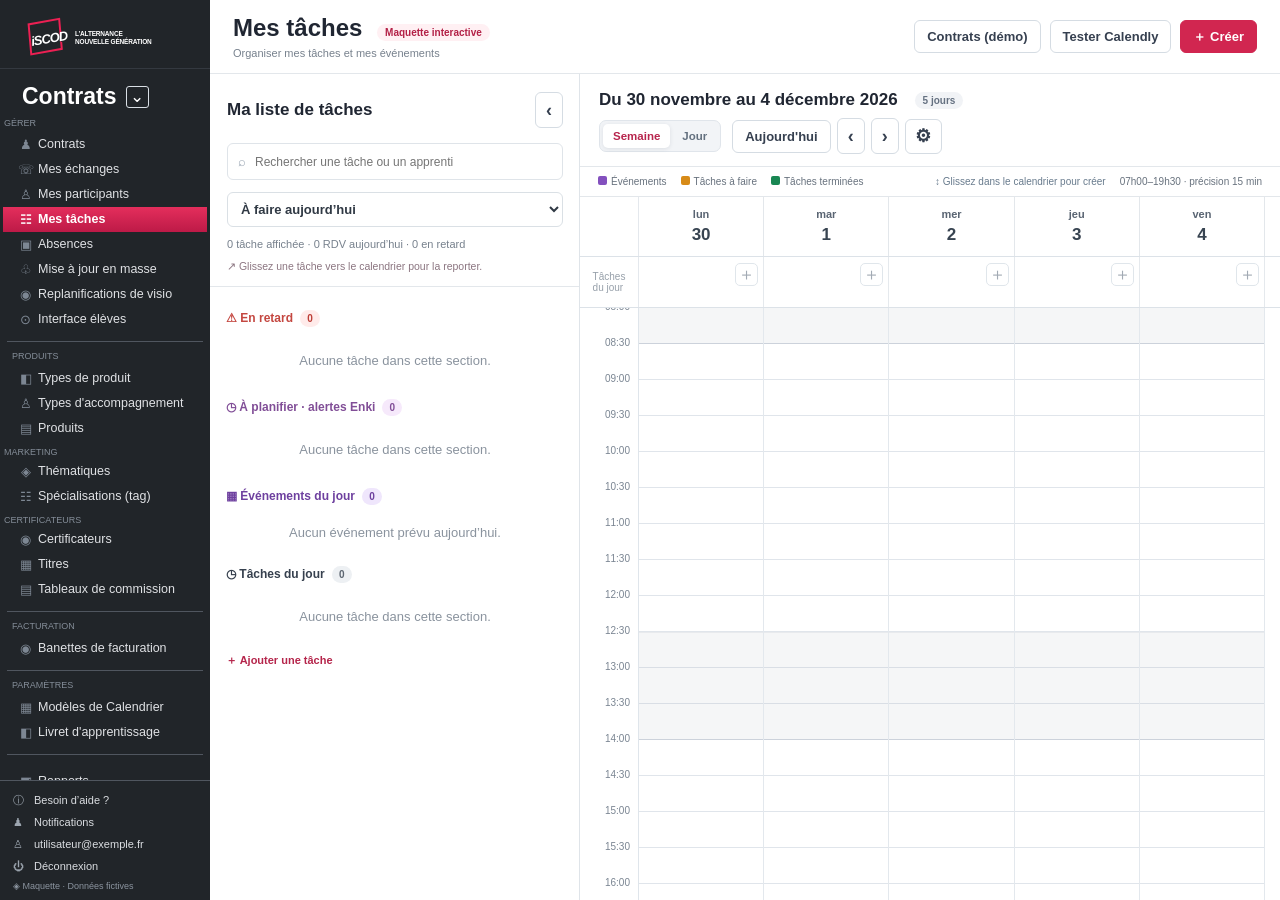
==== index.html @ 91075d15 "fix: align weekday headers and all-day cells with scrollable time grid by compensating scrollbar gut" ====
<!doctype html>
<html lang="fr">
<head>
<meta charset="utf-8">
<meta name="viewport" content="width=device-width,initial-scale=1">
<title>Nabu — Mes tâches | Maquette interactive</title>
<style>
:root{--pink:#d12650;--pink-dark:#ae1941;--ink:#202632;--muted:#77818d;--line:#e3e7eb;--bg:#f4f6f8;--nav:#22272d;--orange:#ea982d;--blue:#3578ca;--green:#459b70;--yellow:#d6ab36}
*{box-sizing:border-box}html,body{margin:0;width:100%;height:100%;font-family:"Segoe UI",Arial,sans-serif;font-size:13px;color:var(--ink)}button,input,select,textarea{font:inherit}button{cursor:pointer}button:focus-visible,input:focus-visible,select:focus-visible,textarea:focus-visible{outline:2px solid #5297e3;outline-offset:2px}button:disabled{opacity:.5;cursor:not-allowed}
.app{display:flex;width:100%;height:100vh;min-height:570px;overflow:hidden}.nav{width:177px;flex:none;background:var(--nav);color:#cdd1d7;display:flex;flex-direction:column;padding:18px 10px 14px}.brand{padding:9px 10px 22px;font-weight:800;color:white;font-size:19px;letter-spacing:-.7px}.brand span{font-size:9px;letter-spacing:2px;font-weight:500;color:#aeb5bd;display:block;margin-top:3px}.nav-title{padding:0 10px 10px;font-size:22px;font-weight:700;color:#fff}.nav-small{font-size:10px;color:#929ba7;margin:15px 10px 7px;text-transform:uppercase;letter-spacing:.06em}.nav-item{display:flex;align-items:center;gap:10px;padding:9px 11px;border-radius:5px;color:#d4d7da;text-decoration:none;font-size:12px;margin:2px 0}.nav-item.active{background:var(--pink);color:#fff;font-weight:700}.nav-item:hover:not(.active){background:#343a43}.nav-icon{width:15px;text-align:center;flex:none;opacity:.85}.nav-foot{margin-top:auto;border-top:1px solid #444b55;padding:12px 10px;color:#9ea6af;font-size:11px;line-height:1.9}
.workspace{min-width:0;flex:1;display:flex;flex-direction:column;background:white}.topbar{height:74px;flex:none;border-bottom:1px solid var(--line);display:flex;align-items:center;justify-content:space-between;gap:20px;padding:12px 23px}.heading h1{font-size:24px;margin:0 0 3px;font-weight:680}.heading small{font-size:11px;color:var(--muted)}.pill{display:inline-block;padding:3px 8px;border-radius:20px;background:#fff0f3;color:#b32046;font-size:10px;font-weight:700;margin-left:8px}.toolbar{display:flex;align-items:center;gap:9px}.btn{border:1px solid #d5dce3;background:white;color:#364050;border-radius:6px;padding:9px 12px;font-weight:600;white-space:nowrap;line-height:1}.btn:hover{background:#f4f6fa}.btn.primary{background:var(--pink);border-color:var(--pink);color:white}.btn.primary:hover{background:var(--pink-dark)}.btn.icon{padding:8px 10px;font-size:18px}.mainrow{display:flex;flex:1;min-height:0;position:relative}.tasks-panel{width:370px;flex:none;border-right:1px solid #dfe4e9;display:flex;flex-direction:column;transition:width .18s ease;overflow:hidden;background:white}.tasks-panel.collapsed{width:0;border:0}.panel-inner{width:370px;height:100%;display:flex;flex-direction:column}.panel-head{padding:18px 17px 12px;border-bottom:1px solid var(--line)}.row{display:flex;align-items:center;gap:9px}.spread{justify-content:space-between}.panel-title{font-size:17px;font-weight:700;margin:0}.search{margin:15px 0 12px;display:flex;align-items:center;border:1px solid #dfe4e9;border-radius:6px;padding:0 10px;gap:7px;color:#94a0ae}.search input{width:100%;border:none;outline:none;height:35px;font-size:12px;background:transparent}.filter-row{display:flex;gap:7px;align-items:center}.filter-select{flex:1;width:100%;height:35px;border:1px solid #dae0e5;border-radius:6px;background:#fff;padding:0 9px;font-weight:600;color:#303944}.countline{font-size:11px;color:var(--muted);margin-top:11px}.panel-content{overflow:auto;flex:1;padding:16px}.section-title{display:flex;align-items:center;gap:7px;margin:7px 0 13px;font-weight:750;font-size:12px;color:#36404e}.section-title.late{color:#c44740}.bubble{min-width:20px;text-align:center;border-radius:12px;background:#edf0f3;color:#5d6671;font-size:10px;padding:3px 6px}.section-title.late .bubble{background:#ffebea;color:#bd3f38}.task-item{border:1px solid #e0e5e9;border-left:3px solid #ed9d37;border-radius:7px;padding:11px 10px;margin:0 0 9px;display:flex;gap:9px;cursor:pointer;background:#fff;box-shadow:0 1px 2px #16223406}.task-item:hover{border-color:#b9c3cf;box-shadow:0 2px 8px #15202c13}.task-item.done{opacity:.6;border-left-color:#a9b2bc}.task-item.late{border-left-color:#cf554e}.task-check{appearance:none;margin:2px 0 0;flex:none;border:1.7px solid #96a1ab;width:16px;height:16px;border-radius:4px;cursor:pointer;position:relative}.task-check:checked{background:#3e9b70;border-color:#3e9b70}.task-check:checked:after{content:"✓";color:white;position:absolute;left:2px;top:-3px;font-size:14px;font-weight:700}.task-main{flex:1;min-width:0}.task-name{font-weight:650;font-size:12px;line-height:1.35;word-break:break-word}.task-item.done .task-name{text-decoration:line-through}.task-participant{color:#8a95a0;font-size:11px;margin-top:5px;white-space:normal}.task-meta{color:#89939c;font-size:11px;margin-top:7px;display:flex;gap:6px;align-items:center;flex-wrap:wrap}.task-meta .overdue{color:#c23d39;font-weight:600}.importance{display:inline-block;background:#fff0e5;color:#aa5d16;border-radius:4px;padding:2px 5px;font-size:10px;font-weight:700}.mini-btn{padding:3px 6px;border:0;background:transparent;color:#818b96;font-size:18px;border-radius:4px;align-self:flex-start}.mini-btn:hover{background:#eef1f5}.empty{padding:30px 12px;text-align:center;color:#8a939e;line-height:1.7}.new-link{color:#b5254b;font-size:11px;text-decoration:none;border:0;background:transparent;padding:5px 0;font-weight:650}
.reopen{position:absolute;left:0;top:17px;border:1px solid #dde2e8;border-left:0;border-radius:0 6px 6px 0;background:white;padding:12px 9px;z-index:11;display:none;box-shadow:1px 2px 8px #1c26321b}.tasks-panel.collapsed+.reopen{display:block}.calendar{flex:1;min-width:0;display:flex;flex-direction:column;background:white}.calendar-head{padding:16px 19px 12px;border-bottom:1px solid var(--line);display:flex;align-items:center;justify-content:space-between;flex-wrap:wrap;gap:8px}.calendar-title{font-size:17px;font-weight:730}.calendar-controls{display:flex;align-items:center;gap:6px}.view-label{font-weight:650;font-size:11px;border-radius:5px;background:#f3f5f7;padding:9px 11px;color:#576371;margin-left:5px}.legend{display:flex;gap:14px;padding:9px 18px;color:#68727e;font-size:10px;border-bottom:1px solid var(--line);flex-wrap:wrap}.swatch{width:9px;height:9px;display:inline-block;border-radius:2px;margin-right:4px}.dayheads,.allday,.time-grid{display:flex;min-width:0}.gutter{width:59px;flex:none;border-right:1px solid #e4e8ed}.dayheads{border-bottom:1px solid #dce2e8}.dayhead{flex:1;text-align:center;padding:11px 3px;border-right:1px solid var(--line);font-size:11px;font-weight:650;color:#596472}.dayhead.today{background:#fff4f6;color:#bf254c}.dayhead .date{display:block;font-size:17px;margin-top:5px;font-weight:800;color:#384451}.dayhead.today .date{background:#d12b51;color:#fff;width:27px;height:27px;line-height:27px;border-radius:50%;margin:3px auto -2px}.allday{border-bottom:1px solid #dce2e8;min-height:51px;max-height:95px}.all-label{display:flex;align-items:center;justify-content:center;color:#97a0aa;font-size:10px}.allday-cell{flex:1;min-width:0;border-right:1px solid #e5e9ed;padding:5px;cursor:crosshair;overflow:auto}.allday-cell:hover{background:#fafbfc}.day-task-chip{display:block;border:1px solid #ecc68e;background:#fff5e6;border-radius:4px;font-size:10px;padding:4px 5px;color:#8c581f;margin-bottom:3px;overflow:hidden;text-overflow:ellipsis;white-space:nowrap;cursor:pointer}.day-task-chip.done{opacity:.5;text-decoration:line-through}.calendar-scroll{flex:1;min-height:0;overflow:auto;position:relative;scrollbar-color:#c1cad3 #f7f8f9;scrollbar-gutter:stable}.dayheads,.allday{padding-right:var(--calendar-scrollbar-width,0px)}.time-grid{height:900px;position:relative}.time-gutter{height:900px;position:relative;border-right:1px solid #dfe5eb;flex:none;width:59px}.time-label{position:absolute;right:8px;transform:translateY(-7px);color:#7a8592;font-size:10px}.time-label.end{bottom:-6px;top:auto;transform:none}.day-column{flex:1;min-width:0;height:900px;position:relative;border-right:1px solid #e3e8ed;cursor:crosshair;background:repeating-linear-gradient(to bottom,transparent 0,transparent 35px,#e0e5eb 35px,#e0e5eb 36px)}.day-column.today{background-color:#fffafd}.day-column:hover{background-color:#f9fbfd}.entry{position:absolute;left:5%;width:90%;z-index:2;border-radius:5px;overflow:hidden;user-select:none;touch-action:none;cursor:grab;box-shadow:0 1px 3px #23314226}.entry:active{cursor:grabbing}.event-entry{padding:5px 7px;border-left:3px solid var(--blue);background:#dceaf9;color:#244f86;font-size:10px}.event-entry.green{border-left-color:var(--green);background:#ddf0e5;color:#246342}.event-entry.yellow{border-left-color:var(--yellow);background:#fff0c6;color:#815c14}.event-entry.past{opacity:.52}.event-title{font-weight:750;white-space:nowrap;overflow:hidden;text-overflow:ellipsis;padding-right:10px}.event-sub{font-size:10px;line-height:1.5;white-space:nowrap;overflow:hidden;text-overflow:ellipsis}.entry .grip{position:absolute;bottom:0;left:25%;right:25%;height:8px;border-radius:5px 5px 0 0;cursor:ns-resize;display:flex;justify-content:center;align-items:center}.entry .grip:after{content:"";width:22px;height:3px;border-radius:9px;background:currentColor;opacity:.45}.task-entry{height:25px!important;padding:4px 5px 4px 7px;border:1px solid #e7b96c;border-left:3px solid var(--orange);background:#fff1dd;color:#865622;display:flex;gap:5px;align-items:center;font-size:10px}.task-entry.done{opacity:.55;text-decoration:line-through}.task-entry span{overflow:hidden;text-overflow:ellipsis;white-space:nowrap;flex:1;font-weight:680}.task-entry .task-check{width:13px;height:13px;margin:0}.task-entry .task-check:checked:after{font-size:11px;left:1px;top:-2px}.now-line{position:absolute;left:0;right:0;border-top:2px solid #ce2650;z-index:6;pointer-events:none}.now-line:before{content:"";background:#ce2650;width:7px;height:7px;position:absolute;top:-4px;left:-4px;border-radius:50%}.dragging{opacity:.75!important;z-index:20!important;box-shadow:0 4px 14px #26384930;pointer-events:none}
.popover{position:fixed;z-index:100;background:#fff;border:1px solid #d9e0e7;box-shadow:0 12px 40px #1d2b3f30;border-radius:10px;padding:17px;width:min(350px,calc(100vw - 24px));display:none}.popover.open{display:block}.popover h3{font-size:16px;margin:0 25px 6px 0;line-height:1.3}.popover p{font-size:12px;color:#65717e;line-height:1.55;margin:8px 0}.pop-row{display:flex;gap:9px;align-items:start;margin:12px 0}.pop-row .sym{font-size:14px;color:#74808e;width:17px;text-align:center}.pop-actions{display:flex;gap:7px;flex-wrap:wrap;margin-top:17px;padding-top:13px;border-top:1px solid var(--line)}.pop-close{position:absolute;top:10px;right:10px;background:none;border:0;font-size:20px;color:#85909b}.pop-actions .btn{font-size:11px;padding:8px 10px}.modal-cover{position:fixed;inset:0;background:#11192788;z-index:200;display:none;align-items:center;justify-content:center;padding:15px}.modal-cover.open{display:flex}.modal{background:white;border-radius:12px;box-shadow:0 16px 50px #0004;width:min(520px,100%);max-height:96vh;overflow:auto}.modal-head{padding:20px 22px 14px;border-bottom:1px solid var(--line);display:flex;justify-content:space-between}.modal-head h2{margin:0;font-size:19px}.modal-body{padding:20px 22px}.toggle{display:flex;background:#f1f4f7;padding:4px;border-radius:7px;gap:4px;margin-bottom:18px}.toggle button{flex:1;border:0;padding:9px;background:transparent;border-radius:5px;color:#66717f;font-weight:700}.toggle button.selected{background:white;color:#bf254e;box-shadow:0 1px 4px #1e2c3a15}.field{display:flex;flex-direction:column;gap:6px;margin-bottom:14px}.field label{color:#4a5663;font-weight:650;font-size:11px}.field input,.field select,.field textarea{width:100%;border:1px solid #d7dfe6;border-radius:6px;padding:10px;background:white;color:#26313e;min-width:0}.field textarea{min-height:65px;resize:vertical}.twocol{display:grid;grid-template-columns:1fr 1fr;gap:12px}.modal-foot{display:flex;justify-content:flex-end;gap:8px;border-top:1px solid var(--line);padding:13px 22px}.hint{font-size:11px;color:#8994a0;margin:-5px 0 14px}.toast{position:fixed;right:18px;bottom:18px;background:#263340;color:white;padding:12px 17px;border-radius:8px;box-shadow:0 10px 25px #0003;z-index:300;display:none;font-size:12px}.toast.visible{display:block}
@media(max-width:1030px){.nav{width:148px}.tasks-panel,.panel-inner{width:310px}.topbar{padding:11px 13px}.heading h1{font-size:20px}.calendar-head{padding:12px}.event-sub{display:none}}
@media(max-width:770px){.nav{display:none}.tasks-panel,.panel-inner{width:280px}.heading small{display:none}.topbar{gap:8px}.toolbar{gap:4px}.btn{padding:8px;font-size:11px}.legend{gap:7px}}
.task-item.archived{border-left-color:#8f9aa7;background:#f8fafc}.task-item.archived .task-name{color:#566170}.task-restore{margin-top:9px;border:1px solid #d9b5c0;border-radius:5px;padding:6px 9px;background:#fff;color:#ad2449;font-size:11px;font-weight:700;cursor:pointer}.task-restore:hover{background:#fff0f4}.task-archived-label{color:#687587;font-size:10px;font-weight:650}

/* Déplacement direct des tâches : liste ↔ calendrier */
.task-item:not(.archived):not(.done),.day-task-chip[data-chip]:not(.done){cursor:grab;user-select:none}
.task-item:not(.archived):not(.done):active,.day-task-chip[data-chip]:not(.done):active{cursor:grabbing}
.task-drag-ghost{position:fixed;z-index:500;pointer-events:none;max-width:285px;min-width:165px;padding:10px 12px;border:1px solid #dfa65b;border-left:4px solid var(--orange);border-radius:8px;background:#fff6e8;box-shadow:0 8px 24px #23314240;color:#75471a;font-size:12px;font-weight:650;line-height:1.35;white-space:nowrap;overflow:hidden;text-overflow:ellipsis}
.task-drop-target{background-color:#f9eacb!important;box-shadow:inset 0 0 0 2px #e49b37!important}
.day-column.task-drop-target{background-image:repeating-linear-gradient(to bottom,transparent 0,transparent 35px,#ead5aa 35px,#ead5aa 36px)}
.dayhead.task-drop-target{border-bottom:3px solid #e49b37}
.calendar{position:relative}.task-drop-help{position:absolute;right:16px;bottom:12px;z-index:9;padding:9px 12px;border:1px solid #efca92;border-radius:7px;background:#fff6e7;box-shadow:0 4px 12px #1b26311c;color:#8a622e;font-size:11px;display:none;pointer-events:none}.drag-tip{color:#8b7580;font-size:10.5px;margin-top:9px;line-height:1.4}
body.task-is-dragging .task-drop-help{display:block}

/* iSCOD sidebar — visual reference Nabu */
:root{--blue:#2F64D6;--purple:#8350BE;--teal:#078B98;--orange:#D78B18;--done:#198753}
.nav{width:177px;min-width:177px;flex:none;background:#212529;padding:0;overflow:hidden;gap:0}
.iscod-brand{height:69px;min-height:69px;padding:16px 13px 9px 29px;display:flex;align-items:center;gap:6px;border-bottom:1px solid #343940}
.iscod-stamp{width:40px;height:36px;min-width:40px;position:relative;display:flex;align-items:center;justify-content:center;transform:rotate(-10deg);color:white}
.iscod-stamp:before{content:"";position:absolute;width:29px;height:28px;border:2px solid #ec2053;top:0;left:0;transform:skew(-5deg)}
.iscod-stamp span{font-size:13px;font-weight:850;font-style:italic;letter-spacing:-1px;white-space:nowrap;position:relative;text-shadow:1px 1px 0 #212529}
.iscod-tagline{font-size:6.5px;font-weight:850;line-height:1.08;letter-spacing:-.18px;color:white;white-space:nowrap}
.nav-group-head{display:flex;align-items:center;gap:9px;color:white;padding:14px 22px 8px;font-size:23px;font-weight:700}
.nav-switch{display:inline-flex;align-items:center;justify-content:center;border:1px solid #d9dfe5;border-radius:3px;width:23px;height:22px;font-size:17px;font-weight:400}
.nav-scroll{flex:1;min-height:0;overflow-y:auto;overflow-x:hidden;scrollbar-width:thin;scrollbar-color:#50565f #212529}
.nav-small{font-size:9px;font-weight:500;color:#848d98;padding:0 5px;letter-spacing:0;margin:0}
.nav-first{padding:0 4px 4px}.nav-subsection{padding:6px 4px 2px}
.nav-item{height:19px;min-height:19px;margin:0 3px;padding:1px 9px 1px 15px;border-radius:0;white-space:nowrap;overflow:hidden;text-overflow:ellipsis;font-size:11.5px;line-height:17px;display:flex;gap:5px;color:#e0e2e5}
.nav-icon{width:15px;min-width:15px;color:#8e99a6;font-size:13px}
.nav-item.active{background:linear-gradient(180deg,#e42e5c,#bd1a47);color:white;font-weight:700}
.nav-item.active .nav-icon{color:#fff}
.nav-section{margin:9px 7px 5px;padding-top:9px;border-top:1px solid #50565f;min-height:1px}
.nav-footer{flex:none;padding:8px 13px 9px;border-top:1px solid #50565f}
.nav-footer a{display:flex;align-items:center;gap:8px;text-decoration:none;color:#dadde1;font-size:11px;line-height:22px;white-space:nowrap;overflow:hidden;text-overflow:ellipsis}
.nav-footer a span{width:13px;color:#9ca5af}
.nav-version{color:#8c95a0;font-size:9px;margin-top:4px}
@media(max-width:1030px){.nav{width:160px;min-width:160px}.nav-group-head{padding-left:12px;font-size:20px}.iscod-brand{padding-left:18px}}
@media(max-width:770px){.nav{display:none}}
/* Une seule couleur pour tous les événements, quelle que soit leur source. */
.event-entry,.event-entry.blue,.event-entry.yellow,.event-entry.green,.event-entry.purple{border-left-color:var(--purple);background:#efe6fc;color:#5c318f}
/* Tasks: warm amber pending, green completed, no strike-through, no fading */
.task-item:not(.archived):not(.done){border-left-color:var(--orange);background:#fffaf1}
.task-item.done:not(.archived){opacity:1;background:#e5f5eb;border-color:#a1d9b8;border-left:4px solid var(--done)}
.task-item.done .task-name{color:#205840;text-decoration:none}
.task-item.done .task-meta{color:#376c51}
.task-done-label{color:#147548;font-weight:750;font-size:10px}
.task-check:checked{background:var(--done);border-color:var(--done)}
.day-task-chip{display:flex;align-items:center;gap:6px;border-color:#efc587;background:#fff3df;color:#805117;cursor:pointer}
.day-task-chip span{overflow:hidden;text-overflow:ellipsis;white-space:nowrap;flex:1}
.day-task-chip .task-check{width:14px;height:14px;margin:0}
.day-task-chip.done{opacity:1;text-decoration:none;background:#def3e5;border-color:#88c8a4;color:#1e6141}
.day-task-chip.done span{text-decoration:none}
.task-entry{background:#fff1d7;border-color:#e8bd78;border-left-color:var(--orange);color:#754b19}
.task-entry.done{opacity:1;text-decoration:none;background:#dcf2e4;border-color:#8dccaa;border-left:3px solid var(--done);color:#1b5c3d}
.task-entry.done span{text-decoration:none}


/* Plages de travail personnelles : grisé purement visuel, sans empêcher les interactions */
.calendar-head{position:relative}
.work-settings-button{display:inline-flex;align-items:center;justify-content:center;padding:8px;width:37px;height:35px;font-size:18px;line-height:1}
.work-settings-button[aria-expanded="true"]{background:#fff0f4;border-color:#e7a6bb;color:#b31d46}
.work-settings{display:none;position:absolute;top:calc(100% + 6px);right:14px;z-index:80;width:min(355px,calc(100vw - 25px));background:#fff;border:1px solid #d9e0e7;border-radius:10px;box-shadow:0 12px 36px #17263a2f;padding:18px}
.work-settings.open{display:block}
.work-settings h3{font-size:16px;margin:0 25px 5px 0;color:#24303c}
.work-settings .work-settings-lead{color:#697583;font-size:11px;line-height:1.5;margin:0 0 14px}
.work-settings .work-settings-close{position:absolute;top:10px;right:12px;padding:2px 7px;font-size:21px;background:transparent;border:0;color:#77818d}
.work-setting-group{margin:0 0 13px}
.work-setting-group>strong{font-size:12px;color:#465262;display:block;margin-bottom:7px}
.work-setting-range{display:grid;grid-template-columns:1fr 1fr;gap:10px}
.work-setting-range label{display:flex;flex-direction:column;gap:4px;color:#717c88;font-size:11px}
.work-setting-range input{width:100%;min-width:0;height:36px;padding:6px 8px;border:1px solid #d8dfe7;border-radius:6px;color:#26323d;background:white}
.work-settings-actions{display:flex;justify-content:flex-end;gap:8px;margin-top:15px}
.work-settings-message{font-size:11px;color:#ad3030;margin:8px 0 0;min-height:0}
.nonwork-band{position:absolute;z-index:0;left:0;right:0;pointer-events:none;background:rgba(128,141,157,.08);border-top:1px solid rgba(120,133,149,.10);border-bottom:1px solid rgba(120,133,149,.12)}
.day-column .entry{z-index:2}
.work-shade-key{display:inline-flex;align-items:center;gap:5px;white-space:nowrap}
.work-shade-key i{width:11px;height:11px;background:rgba(128,141,157,.28);border:1px solid #bfc6cf;border-radius:2px}


.popover{max-height:calc(100vh - 24px);overflow-y:auto}
/* Rattachement aux contrats et données de réservation Calendly */
.contract-modal{width:min(610px,100%)}
.contract-card{border:1px solid #dce4ec;border-radius:8px;padding:12px 14px;margin-bottom:9px;background:#fff}
.contract-card:hover{background:#f8fafc}
.contract-title{font-size:13px;font-weight:700;color:#263442}
.contract-sub{font-size:11px;color:#6a7987;margin:6px 0 9px}
.contract-actions{display:flex;gap:7px;flex-wrap:wrap;margin-top:10px}
.contract-actions .btn{font-size:11px}
.contract-pill{display:inline-block;font-size:10px;padding:3px 7px;border-radius:5px;background:#eff3f7;color:#526477;margin-bottom:6px}
.contract-link-block{margin-top:13px;padding:11px 12px;border:1px solid #b6d1ec;background:#f1f7ff;border-radius:7px}
.contract-link-block .btn{margin-top:8px;font-size:11px}
.contract-status{font-size:11px;color:#516376;margin:8px 0;line-height:1.45}
.contract-status.warning{color:#a36b24}
.booking-details{margin:13px 0 0;padding:11px 12px;border:1px solid #e6e9ee;border-radius:7px;background:#fafbfc}
.booking-details strong{font-size:12px;color:#304052}
.booking-details .pop-row{margin:9px 0}
#calendlyDemoForm textarea{min-height:62px}

/* Les tâches Enki non datées restent visibles dans le flux quotidien. */
.enki-badge{display:inline-flex;align-items:center;border-radius:4px;padding:2px 5px;background:#f6e9fb;color:#783f8d;font-size:10px;font-weight:720}
.section-title.enki-section{color:#814e97}
.section-title.enki-section .bubble{background:#f6e9fb;color:#814e97}

/* Création volontaire : sélectionner un créneau au glisser ou utiliser le + quotidien */
.allday-cell{position:relative;padding-right:29px}
.all-day-add{position:absolute;right:5px;top:6px;z-index:3;width:23px;height:23px;display:flex;align-items:center;justify-content:center;border:1px solid #d8dfe6;border-radius:5px;color:#8993a0;background:#fff;font-size:17px;line-height:1;opacity:.78;cursor:pointer}
.allday-cell:hover .all-day-add,.all-day-add:focus-visible{opacity:1;border-color:#da9bae;color:#b52249;background:#fff4f7}
.day-column{touch-action:pan-y}
.calendar-selection{position:absolute;left:2%;width:96%;z-index:8;pointer-events:none;border:1.5px solid #367fd5;border-left:4px solid #367fd5;background:rgba(54,127,213,.16);border-radius:5px;padding:5px 7px;color:#244d7d;font-size:11px;font-weight:700;line-height:1.3;overflow:hidden;box-shadow:0 1px 5px #244f8630}
.calendar-selection small{display:block;font-size:10px;font-weight:500;margin-top:2px}
.slot-chooser{position:fixed;display:none;z-index:110;background:#fff;border:1px solid #d7e1ec;border-radius:10px;box-shadow:0 10px 30px #25374d32;max-width:calc(100vw - 24px);width:235px;padding:13px}
.slot-chooser.open{display:block}
.slot-chooser strong{font-size:12px}
.slot-chooser p{font-size:11px;color:#687485;margin:5px 0 12px}
.slot-chooser .slot-options{display:flex;gap:7px}
.slot-chooser .slot-options button{flex:1;text-align:center;font-size:11px}
.slot-chooser-close{border:0;background:none;color:#8792a0;font-size:17px;position:absolute;right:8px;top:5px;padding:2px 5px}
.calendar-creation-hint{color:#687b8d;font-size:10px;white-space:nowrap}

/* Fiche de détail harmonisée — contenu compact, action primaire unique */
.popover{width:min(345px,calc(100vw - 24px));padding:15px 16px;max-height:calc(100vh - 24px);overflow:visible}@media(max-height:560px){.popover{overflow-y:auto}}
.popover h3{font-size:14px;margin:0 55px 4px 0;line-height:1.4}
.popover .pop-summary{color:#7c8792;font-size:10.5px;margin:0 0 12px}
.popover .pop-row{display:grid;grid-template-columns:16px 1fr;gap:9px;align-items:start;margin:9px 0}
.popover .pop-row .sym{font-size:14px;width:16px}
.popover .pop-label{display:block;font-size:10px;color:#83909b;margin-bottom:2px}
.popover .pop-value{font-size:12px;color:#293743;font-weight:550;overflow-wrap:anywhere}
.popover .pop-value a{color:#2365a7;text-decoration:none}
.popover .pop-value a:hover{text-decoration:underline}
.popover .pop-comment{margin:12px 0 9px}
.popover .pop-comment label{display:block;color:#697583;font-weight:650;font-size:11px;margin-bottom:6px}
.popover .pop-comment textarea{width:100%;min-height:57px;max-height:125px;resize:vertical;padding:9px 10px;background:#fbfcfd;border:1px solid #e1e6ec;border-radius:6px;line-height:1.5;font-size:11.5px}
.popover .pop-comment small{display:block;text-align:right;color:#929ca7;font-size:10px;margin-top:3px}
.popover .pop-contract-cta{width:100%;margin-top:10px;text-align:center;padding:10px 12px;background:#fff2f5;border:1px solid #e2a9b9;border-radius:6px;color:#a92249;font-weight:750}
.popover .pop-contract-cta:hover{background:#ffe9ef}
.popover .pop-contract-cta:disabled{background:#f4f6f8;color:#98a2ad;border-color:#e5e9ed;opacity:1;cursor:default}
.popover .pop-context-options{position:absolute;top:9px;right:38px}
.popover .pop-overflow-button{height:27px;width:28px;display:grid;place-items:center;border:none;background:transparent;border-radius:5px;color:#667482;font-size:18px}
.popover .pop-overflow-button:hover,.popover .pop-overflow-button[aria-expanded="true"]{background:#edf1f6}
.popover .pop-overflow-menu{display:none;position:absolute;right:0;top:30px;width:185px;padding:5px;background:white;border:1px solid #dce3ea;border-radius:7px;box-shadow:0 9px 22px #1b2d3e28;z-index:2}
.popover .pop-overflow-menu.open{display:block}
.popover .pop-overflow-menu button{display:block;width:100%;padding:8px 10px;border:0;background:transparent;color:#334150;text-align:left;border-radius:4px;font-size:11.5px}
.popover .pop-overflow-menu button:hover{background:#f3f5f8}
.popover .pop-quiet-note{font-size:10.5px;color:#98a2ad;margin-top:7px}

/* Vues calendrier : semaine de travail (5 jours) / journée détaillée */
.calendar-view-toggle{display:inline-flex;gap:2px;padding:3px;background:#f2f4f7;border:1px solid #e0e5eb;border-radius:7px;margin-right:5px;flex:none}
.calendar-view-button{padding:6px 10px;line-height:1.1;border:0;border-radius:5px;background:transparent;color:#63707f;font-weight:650;font-size:11.5px}
.calendar-view-button.active{background:white;color:#b7254d;box-shadow:0 1px 4px #1d29391a}
.calendar-view-button:hover:not(.active){background:#e9edf2}
.dayhead{user-select:none}
.dayhead.openable{cursor:pointer;transition:background-color .12s}
.dayhead.openable:hover:not(.today){background:#f3f5fa;color:#b7254d}
.calendar.single-day .dayhead{font-size:12px;padding:9px 3px}
.calendar.single-day .dayhead .date{font-size:19px}
.calendar.single-day .allday{max-height:155px}
.calendar.single-day .allday-cell{padding-left:12px;padding-right:40px}
.calendar.single-day .day-task-chip{padding:6px 9px;font-size:11px;max-width:100%}
.calendar.single-day .entry{left:2%;width:96%}
.calendar.single-day .event-entry{font-size:11.5px;padding:7px 10px}
.calendar.single-day .event-sub{font-size:10.5px}
.calendar.single-day .task-entry{font-size:11px}
@media(max-width:1130px){.calendar-view-button{padding:6px 8px}.calendar-controls{gap:3px}.calendar-head{padding-left:12px;padding-right:12px}}

/* Événements du jour dans le panneau de gauche — consultation, sans case de validation */
.appointment-item{display:flex;align-items:flex-start;gap:10px;padding:10px 11px;border:1px solid #dce6ed;border-left:3px solid var(--purple);border-radius:7px;margin:0 0 8px;background:#faf7ff;box-shadow:0 1px 2px #16223406;cursor:pointer}
.appointment-item:hover,.appointment-item:focus-visible{border-color:#bba1d7;box-shadow:0 2px 8px #15202c13}
.appointment-time{font-size:11px;font-weight:750;white-space:nowrap;min-width:43px;color:#7543b4;padding-top:1px;font-variant-numeric:tabular-nums}
.appointment-main{flex:1;min-width:0}
.appointment-title{font-size:12px;line-height:1.35;font-weight:650;color:#283c4d;overflow-wrap:anywhere}
.appointment-detail{font-size:11px;color:#73818e;line-height:1.4;margin-top:5px;overflow-wrap:anywhere}
.appointment-origin{font-size:10px;color:#66788a;margin-top:5px}
.appointment-more{flex:none;color:#7a8590;font-size:16px;padding-left:3px;line-height:1}
.section-title.appointments-section{color:#6e409f}
.section-title.appointments-section .bubble{background:#efe6fc;color:#6e409f}
</style>
<link rel="stylesheet" href="shared-nav.css">
</head>
<body>
<div class="app">
<aside class="nav" aria-label="Navigation Nabu (maquette)"><div class="iscod-brand" aria-label="iSCOD — L’alternance nouvelle génération"><div class="iscod-stamp"><span>iSCOD</span></div><div class="iscod-tagline">L’ALTERNANCE<br>NOUVELLE GÉNÉRATION</div></div><div class="nav-group-head"><span>Contrats</span><span class="nav-switch">⌄</span></div><div class="nav-scroll"><div class="nav-small nav-first">GÉRER</div><a href="#" class="nav-item" onclick="return false"><span class="nav-icon">♟</span>Contrats</a><a href="#" class="nav-item" onclick="return false"><span class="nav-icon">☏</span>Mes échanges</a><a href="participants.html" class="nav-item" title="Afficher la liste des participants"><span class="nav-icon">♙</span>Mes participants</a><a href="#" class="nav-item active" aria-current="page" onclick="return false"><span class="nav-icon">☷</span>Mes tâches</a><a href="#" class="nav-item" onclick="return false"><span class="nav-icon">▣</span>Absences</a><a href="#" class="nav-item" onclick="return false"><span class="nav-icon">♧</span>Mise à jour en masse</a><a href="#" class="nav-item" onclick="return false"><span class="nav-icon">◉</span>Replanifications de visio</a><a href="#" class="nav-item" onclick="return false"><span class="nav-icon">⊙</span>Interface élèves</a><div class="nav-section"><div class="nav-small">PRODUITS</div></div><a href="#" class="nav-item" onclick="return false"><span class="nav-icon">◧</span>Types de produit</a><a href="#" class="nav-item" onclick="return false"><span class="nav-icon">♙</span>Types d'accompagnement</a><a href="#" class="nav-item" onclick="return false"><span class="nav-icon">▤</span>Produits</a><div class="nav-small nav-subsection">MARKETING</div><a href="#" class="nav-item" onclick="return false"><span class="nav-icon">◈</span>Thématiques</a><a href="#" class="nav-item" onclick="return false"><span class="nav-icon">☷</span>Spécialisations (tag)</a><div class="nav-small nav-subsection">CERTIFICATEURS</div><a href="#" class="nav-item" onclick="return false"><span class="nav-icon">◉</span>Certificateurs</a><a href="#" class="nav-item" onclick="return false"><span class="nav-icon">▦</span>Titres</a><a href="#" class="nav-item" onclick="return false"><span class="nav-icon">▤</span>Tableaux de commission</a><div class="nav-section"><div class="nav-small">FACTURATION</div></div><a href="#" class="nav-item" onclick="return false"><span class="nav-icon">◉</span>Banettes de facturation</a><div class="nav-section"><div class="nav-small">PARAMÈTRES</div></div><a href="#" class="nav-item" onclick="return false"><span class="nav-icon">▦</span>Modèles de Calendrier</a><a href="#" class="nav-item" onclick="return false"><span class="nav-icon">◧</span>Livret d'apprentissage</a><div class="nav-section"></div><a href="#" class="nav-item" onclick="return false"><span class="nav-icon">◩</span>Rapports</a></div><div class="nav-footer"><a href="#" onclick="return false"><span>ⓘ</span>Besoin d’aide ?</a><a href="#" onclick="return false"><span>♟</span>Notifications</a><a href="#" onclick="return false"><span>♙</span>utilisateur@exemple.fr</a><a href="#" onclick="return false"><span>⏻</span>Déconnexion</a><div class="nav-version">◈ Maquette · Données fictives</div></div></aside>
<main class="workspace">
<header class="topbar">
<div class="heading"><h1>Mes tâches <span class="pill">Maquette interactive</span></h1><small>Organiser mes tâches et mes événements</small></div>
<div class="toolbar"><button type="button" class="btn" id="demoContractsBtn">Contrats (démo)</button><button type="button" class="btn" id="demoCalendlyBtn">Tester Calendly</button><button id="newTaskTop" class="btn primary">＋ Créer</button></div>
</header>
<div class="mainrow">
<section id="taskPanel" class="tasks-panel" aria-label="Liste des tâches">
<div class="panel-inner">
<div class="panel-head">
<div class="row spread"><h2 class="panel-title">Ma liste de tâches</h2><button class="btn icon" id="collapsePanel" title="Replier la liste" aria-label="Replier la liste">‹</button></div>
<div class="search">⌕ <input id="taskSearch" type="search" autocomplete="off" placeholder="Rechercher une tâche ou un apprenti"></div>
<div class="filter-row">
<select id="taskFilter" class="filter-select" aria-label="Catégorie de tâches">
<option value="today">À faire aujourd’hui</option><option value="late">En retard uniquement</option><option value="future7">À venir — 7 prochains jours</option><option value="future30">À venir — 30 prochains jours</option><option value="futureall">À venir — Toutes</option><option value="unscheduled">À planifier</option><option value="done">Terminées</option><option value="archived">Archivées</option>
</select>
</div>
<div class="countline" id="tasksSummary"></div><div class="drag-tip">↗ Glissez une tâche vers le calendrier pour la reporter.</div>
</div>
<div class="panel-content" id="taskList"></div>
</div>
</section>
<button class="reopen" id="reopenPanel" title="Ouvrir la liste" aria-label="Ouvrir la liste">☰</button>
<section class="calendar" aria-label="Calendrier de la semaine">
<div class="calendar-head">
<div class="row"><span class="calendar-title" id="weekTitle">Semaine</span><span class="pill" id="calendarViewBadge" style="background:#f1f3f6;color:#657181">5 jours</span></div>
<div class="calendar-controls">
<div class="calendar-view-toggle" role="group" aria-label="Affichage du calendrier"><button type="button" class="calendar-view-button active" id="weekViewBtn" aria-pressed="true">Semaine</button><button type="button" class="calendar-view-button" id="dayViewBtn" aria-pressed="false">Jour</button></div>
<button class="btn" id="todayBtn">Aujourd'hui</button><button class="btn icon" id="prevWeek" aria-label="Semaine précédente">‹</button><button class="btn icon" id="nextWeek" aria-label="Semaine suivante">›</button><button class="btn work-settings-button" type="button" id="workSettingsButton" aria-label="Définir mes horaires de travail" title="Mes horaires de travail" aria-expanded="false" aria-controls="workSettings">⚙</button>
</div>
<form class="work-settings" id="workSettings" aria-label="Mes horaires de travail">
<button type="button" class="work-settings-close" id="closeWorkSettings" aria-label="Fermer">×</button>
<h3>Mes horaires de travail</h3>
<p class="work-settings-lead">Les plages en dehors de vos horaires seront grisées. Le calendrier reste accessible de 7h à 19h30.</p>
<div class="work-setting-group"><strong>Matin</strong><div class="work-setting-range">
<label>Début<input type="time" id="morningStart" step="900" required></label>
<label>Fin<input type="time" id="morningEnd" step="900" required></label>
</div></div>
<div class="work-setting-group"><strong>Après-midi</strong><div class="work-setting-range">
<label>Début<input type="time" id="afternoonStart" step="900" required></label>
<label>Fin<input type="time" id="afternoonEnd" step="900" required></label>
</div></div>
<p class="work-settings-message" id="workSettingsMessage" role="alert"></p>
<div class="work-settings-actions"><button class="btn" type="button" id="cancelWorkSettings">Annuler</button><button class="btn primary" type="submit">Enregistrer</button></div>
</form>
</div>
<div class="legend">
<span><i class="swatch" style="background:var(--purple)"></i>Événements</span><span><i class="swatch" style="background:var(--orange)"></i>Tâches à faire</span><span><i class="swatch" style="background:var(--done)"></i>Tâches terminées</span>
<span class="calendar-creation-hint" style="margin-left:auto">↕ Glissez dans le calendrier pour créer</span><span>07h00–19h30 · précision 15 min</span>
</div>
<div id="dayHeads" class="dayheads"></div><div class="task-drop-help" id="taskDropHelp">Déposez une tâche sur une date (sans heure) ou sur un créneau (heure précise).</div>
<div id="allDay" class="allday"></div>
<div class="calendar-scroll" id="calendarScroll"><div class="time-grid" id="timeGrid"></div></div>
</section>
</div>
</main>
</div>
<div class="slot-chooser" id="slotChooser" role="dialog" aria-label="Créer dans le créneau sélectionné">
<button type="button" class="slot-chooser-close" id="closeSlotChooser" aria-label="Fermer">×</button>
<strong>Créer sur ce créneau</strong><p id="slotChooserTime"></p>
<div class="slot-options"><button class="btn" type="button" id="slotNewTask">☑ Tâche</button><button class="btn primary" type="button" id="slotNewEvent">▦ Événement</button></div>
</div>
<div class="popover" id="popover" role="dialog" aria-label="Détails"><button class="pop-close" id="closePopover" aria-label="Fermer">×</button><div id="popoverInner"></div></div>
<div class="modal-cover" id="modalCover"><form class="modal" id="editForm">
<div class="modal-head"><h2 id="modalTitle">Nouvelle tâche</h2><button type="button" class="pop-close" style="position:static" id="closeModal" aria-label="Fermer">×</button></div>
<div class="modal-body" id="modalBody"></div><div class="modal-foot"><button type="button" class="btn" id="cancelModal">Annuler</button><button type="submit" class="btn primary" id="saveModal">Enregistrer</button></div>
</form></div>
<div class="modal-cover" id="contractCover"><section class="modal contract-modal" role="dialog" aria-modal="true" aria-label="Dossiers contrats fictifs"><div class="modal-head"><h2 id="contractHeading">Contrats fictifs</h2><button type="button" class="pop-close" id="closeContractCover" style="position:static" aria-label="Fermer">×</button></div><div class="modal-body" id="contractDetail"></div></section></div>
<div class="modal-cover" id="linkCover"><form class="modal" id="linkContractForm" aria-label="Rattacher un contrat"><div class="modal-head"><h2>Rattacher un contrat</h2><button type="button" class="pop-close" id="closeLinkCover" style="position:static" aria-label="Fermer">×</button></div><div class="modal-body"><p class="hint">Choisissez un contrat fictif ou renseignez un lien. Dans le vrai Nabu, ce champ utilisera les contrats accessibles au collaborateur.</p><div class="field"><label for="linkContractSelect">Contrat Nabu</label><select id="linkContractSelect"></select></div><div class="field"><label for="linkContractUrl">Lien du contrat (facultatif)</label><input id="linkContractUrl" type="url" placeholder="https://..." maxlength="500"></div><p class="hint">Ne renseignez aucune information professionnelle réelle dans cette maquette publique.</p></div><div class="modal-foot"><button type="button" class="btn" id="cancelLinkCover">Annuler</button><button type="submit" class="btn primary">Enregistrer le rattachement</button></div></form></div>
<div class="modal-cover" id="calendlyCover"><form class="modal" id="calendlyDemoForm" aria-label="Simuler une réservation Calendly"><div class="modal-head"><h2>Simuler une réservation Calendly</h2><button type="button" class="pop-close" id="closeCalendlyCover" style="position:static" aria-label="Fermer">×</button></div><div class="modal-body"><p class="hint">Simulation locale, sans connexion à Calendly ou à Nabu. Les identités et emails proposés sont fictifs.</p>
<div class="twocol"><div class="field"><label for="calDate">Date du rendez-vous</label><input id="calDate" type="date" required></div><div class="field"><label for="calTime">Heure</label><input id="calTime" type="time" step="900" value="11:00" required></div></div>
<div class="field"><label for="calName">Prénom et nom du réservant *</label><input id="calName" required placeholder="Émilie Perrin"></div>
<div class="field"><label for="calEmail">Adresse email du formulaire *</label><input id="calEmail" type="email" required placeholder="emilie.perrin@example.test"></div>
<div class="twocol"><div class="field"><label for="calRole">Qualité *</label><select id="calRole"><option>Maître d'apprentissage</option><option>Apprenti</option></select></div><div class="field"><label for="calPhone">Téléphone *</label><input id="calPhone" type="tel" required placeholder="06 00 00 00 00"></div></div>
<div class="field"><label for="calSubject">Sujet de l'appel (facultatif)</label><textarea id="calSubject" placeholder="Ex. Point d'intégration"></textarea></div>
</div><div class="modal-foot"><button type="button" class="btn" id="cancelCalendlyCover">Annuler</button><button type="submit" class="btn primary">Simuler la réservation</button></div></form></div>
<div id="toast" class="toast" role="status"></div>
<script src="shared.js"></script>
<script>
(function(){
"use strict";
var HOUR_PX=72, FIRST=7*60, LAST=19*60+30, MAX_PX=(LAST-FIRST)*HOUR_PX/60;
var $=function(s){return document.querySelector(s)};
var now=new Date(), today=dayKey(now), shownMonday=monday(now), activeDay=today, calendarView="week";
var filter="today", query="", editing=null, modalKind="task", modalDate=today, modalMinute=null, modalPrefillDuration=30, popupItem=null, modalPrefillContractId="", itemToLink=null;
var slotDraft=null;
function pad(x){return String(x).padStart(2,"0")}
function dayKey(d){return d.getFullYear()+"-"+pad(d.getMonth()+1)+"-"+pad(d.getDate())}
function parseDay(k){return new Date(k+"T12:00:00")}
function plusDays(k,n){var d=parseDay(k);d.setDate(d.getDate()+n);return dayKey(d)}
function monday(d){var copy=new Date(d.getFullYear(),d.getMonth(),d.getDate());copy.setDate(copy.getDate()-((copy.getDay()+6)%7));return dayKey(copy)}
function workdayMove(k,step){var d=k;do{d=plusDays(d,step)}while([0,6].includes(parseDay(d).getDay()));return d}
function nearestWorkday(k){var day=parseDay(k).getDay();return day===6?plusDays(k,2):day===0?plusDays(k,1):k}
function setCalendarView(view){calendarView=view;hidePopover();hideSlotChooser();if(view==="day"){var start=shownMonday,end=plusDays(start,4);if(activeDay<start||activeDay>end)activeDay=start;activeDay=nearestWorkday(activeDay)}else shownMonday=monday(parseDay(activeDay));renderCalendar()}

function fmtDate(k){return new Intl.DateTimeFormat("fr-FR",{day:"numeric",month:"long"}).format(parseDay(k))}
function fmtFull(k){return new Intl.DateTimeFormat("fr-FR",{weekday:"long",day:"numeric",month:"long",year:"numeric"}).format(parseDay(k))}
function time(m){return pad(Math.floor(m/60))+":"+pad(m%60)}
function minuteFrom(s){var a=(s||"09:00").split(":").map(Number);return a[0]*60+a[1]}
function clamp(x,lo,hi){return Math.max(lo,Math.min(hi,x))}
function snap(x){return Math.round(x/15)*15}
function esc(s){return String(s===undefined||s===null?"":s).replace(/[&<>"']/g,function(ch){return {"&":"&amp;","<":"&lt;",">":"&gt;",'"':"&quot;","'":"&#39;"}[ch]})}
function uid(){return "demo-"+Date.now()+"-"+Math.floor(Math.random()*100000)}
function niceDue(k,m){return k===today?"Aujourd'hui"+(m!==null&&m!==undefined?" · "+time(m):""):fmtDate(k)+(m!==null&&m!==undefined?" · "+time(m):"")}
/* Dossiers exclusivement fictifs (domaines example.test). */
var fakeContracts=[
{id:"DEMO-1001",apprentice:"Léa Dubois",company:"Horizon Conseil",apprenticeEmail:"lea.dubois@example.test",maName:"Émilie Perrin",maEmail:"emilie.perrin@example.test",maPhone:"06 00 00 00 11"},
{id:"DEMO-1002",apprentice:"Adam Laurent",company:"Maison Nova",apprenticeEmail:"adam.laurent@example.test",maName:"Nicolas Leroy",maEmail:"nicolas.leroy@example.test",maPhone:"06 00 00 00 12"},
{id:"DEMO-1003",apprentice:"Chloé Martin",company:"Agence Atlas",apprenticeEmail:"chloe.martin@example.test",maName:"Camille Rossi",maEmail:"camille.rossi@example.test",maPhone:"06 00 00 00 13"},
{id:"DEMO-1004",apprentice:"Noah Petit",company:"Studio Pixel",apprenticeEmail:"noah.petit@example.test",maName:"Julie Garnier",maEmail:"julie.garnier@example.test",maPhone:"06 00 00 00 14"},
{id:"DEMO-1005",apprentice:"Inès Bernard",company:"Cap Horizon",apprenticeEmail:"ines.bernard@example.test",maName:"Thomas Bell",maEmail:"thomas.bell@example.test",maPhone:"06 00 00 00 15"},
{id:"DEMO-1006",apprentice:"Sara Girard",company:"Espace Conseil",apprenticeEmail:"sara.girard@example.test",maName:"Maxime Lenoir",maEmail:"maxime.lenoir@example.test",maPhone:"06 00 00 00 16"}
];
if(window.NabuDemo)fakeContracts=window.NabuDemo.contracts;
function getContract(id){return fakeContracts.find(function(c){return c.id===id})||null}
function normalizeEmail(v){return String(v||"").trim().toLowerCase()}
function matchContractByEmail(email){var key=normalizeEmail(email);if(!key)return {status:"none",contractId:""};var matched=fakeContracts.filter(function(c){return normalizeEmail(c.apprenticeEmail)===key||normalizeEmail(c.maEmail)===key});return matched.length===1?{status:"matched",contractId:matched[0].id}:matched.length>1?{status:"multiple",contractId:""}:{status:"none",contractId:""}}
function contractsOptions(value){return '<option value="">— Aucun contrat associé —</option>'+fakeContracts.map(function(c){return '<option value="'+esc(c.id)+'" '+(c.id===value?'selected':'')+'>'+esc(c.id+" · "+c.apprentice+" · "+c.company)+'</option>'}).join('')}
function safeUrl(value){try{var u=new URL(String(value||""));return /^https?:$/.test(u.protocol)?u.href:""}catch(e){return ""}}
/* Aucun agenda de démonstration prérempli. */
function seed(){return []}
var workingHoursStoreKey="nabu-maquette-working-hours-v1";
var defaultWorkingHours={morningStart:510,morningEnd:750,afternoonStart:840,afternoonEnd:1170};
function validWorkingHours(h){return h&&Object.keys(defaultWorkingHours).every(function(k){return Number.isInteger(h[k])&&h[k]%15===0})&&FIRST<=h.morningStart&&h.morningStart<h.morningEnd&&h.morningEnd<=h.afternoonStart&&h.afternoonStart<h.afternoonEnd&&h.afternoonEnd<=LAST}
var workingHours={...defaultWorkingHours};
try{var savedWorkingHours=JSON.parse(localStorage.getItem(workingHoursStoreKey));if(validWorkingHours(savedWorkingHours))workingHours=savedWorkingHours}catch(err){}
function shadeForCalendar(){var h=workingHours,ranges=[[FIRST,h.morningStart],[h.morningEnd,h.afternoonStart],[h.afternoonEnd,LAST]];return ranges.filter(function(p){return p[1]>p[0]}).map(function(p){return '<div class="nonwork-band" aria-hidden="true" style="top:'+((p[0]-FIRST)*HOUR_PX/60)+'px;height:'+((p[1]-p[0])*HOUR_PX/60)+'px"></div>'}).join('')}
function fillWorkingHoursForm(){Object.keys(defaultWorkingHours).forEach(function(k){$('#'+k).value=time(workingHours[k])});$('#workSettingsMessage').textContent=''}
function toggleWorkingHoursSettings(open){$('#workSettings').classList.toggle('open',open);$('#workSettingsButton').setAttribute('aria-expanded',open?'true':'false');if(open)fillWorkingHoursForm()}
var storeKey="nabu-maquette-v1";
if(window.NabuDemo)window.NabuDemo.ensure();
var items;
try{items=JSON.parse(localStorage.getItem(storeKey));if(!Array.isArray(items))throw Error()}catch(e){items=seed()}
/* Réconcilier les données fictives déjà enregistrées, sans écraser les tâches ajoutées par l'utilisateur. */
/* Fictitious meeting examples simulate events synchronized from Outlook. */
items.forEach(function(t){if((t.id==="e4"||t.id==="e6")&&t.kind==="event"&&t.category==="green"&&t.origin==="Nabu")t.origin="Outlook"});
var fixtureLinks={t1:"DEMO-1001",t2:"DEMO-1002",t3:"DEMO-1003",t4:"DEMO-1004",t5:"DEMO-1003",t6:"DEMO-1005",t7:"DEMO-1006",e1:"DEMO-1003",e2:"DEMO-1001",e3:"DEMO-1004",e5:"DEMO-1006"};
items.forEach(function(t){
 /* Compatibilité avec les rendez-vous déjà sauvegardés localement. */
 if(t.kind==="event"&&t.category==="blue")t.category="yellow";
 if(fixtureLinks[t.id]&&t.contractId===undefined)t.contractId=fixtureLinks[t.id];
 if(t.id==="t7"&&t.kind==="task"&&!t.origin)t.origin="Enki";
 if(t.id==="e2"&&t.origin==="Calendly"){t.bookerName=t.bookerName||"Émilie Perrin";t.bookerRole=t.bookerRole||"Maître d'apprentissage";t.bookerEmail=t.bookerEmail||"emilie.perrin@example.test";t.bookerPhone=t.bookerPhone||"06 00 00 00 01";if(t.bookingSubject===undefined)t.bookingSubject="Suivi du démarrage du contrat"}
 if(t.id==="e5"&&t.origin==="Calendly"){t.bookerName=t.bookerName||"Sara Girard";t.bookerRole=t.bookerRole||"Apprenti";t.bookerEmail=t.bookerEmail||"sara.girard@example.test";t.bookerPhone=t.bookerPhone||"06 00 00 00 02";if(t.bookingSubject===undefined)t.bookingSubject=""}
 if(t.origin==="Calendly"&&t.bookerEmail&&!t.contractManuallyLinked){var m=matchContractByEmail(t.bookerEmail);t.matchStatus=m.status;t.contractId=m.contractId}
});
function persist(){try{localStorage.setItem(storeKey,JSON.stringify(items))}catch(e){}}
function findItem(id){return items.find(function(i){return i.id===id})}
function tasks(){return items.filter(function(t){return t.kind==="task"&&!t.archived})}
function filteredTasks(){var a=items.filter(function(t){return t.kind==="task"&&(filter==="archived"?!!t.archived:!t.archived)});
if(filter==="today")a=a.filter(function(t){return (!t.date&&!t.done)||t.date===today||(t.date!==null&&t.date<today&&!t.done)});
else if(filter==="late")a=a.filter(function(t){return !t.done&&t.date!==null&&t.date<today});
else if(filter==="future7"||filter==="future30"||filter==="futureall"){var n=filter==="future7"?7:filter==="future30"?30:9999;a=a.filter(function(t){return !t.done&&t.date>today&&t.date<=plusDays(today,n)})}
else if(filter==="unscheduled")a=a.filter(function(t){return !t.done&&!t.date});
else if(filter==="done")a=a.filter(function(t){return !!t.done});
if(query)a=a.filter(function(t){return [t.title,t.person,t.company].join(" ").toLowerCase().includes(query)});
a.sort(function(a,b){if(filter==="today"&&a.date===today&&b.date===today&&a.done!==b.done)return a.done?1:-1;var av=a.date||"9999",bv=b.date||"9999";return av.localeCompare(bv)||((a.minute===null?2000:a.minute)-(b.minute===null?2000:b.minute))});return a}
function todaysAppointments(){
return items.filter(function(e){return e.kind==="event"&&e.date===today&&(e.origin==="Nabu"||e.origin==="Calendly")&&e.category!=="green"&&(!query||[e.title,e.person,e.company,e.bookerName,e.bookerEmail,unifiedContact(e).ma].join(" ").toLowerCase().includes(query))})
.sort(function(a,b){return (a.minute||0)-(b.minute||0)||a.title.localeCompare(b.title,"fr")});
}
function appointmentCard(e){
var linked=getContract(e.contractId),person=e.person||(linked&&linked.apprentice)||"",company=e.company||(linked&&linked.company)||"";
return '<article class="appointment-item" data-appointment-open="'+esc(e.id)+'" tabindex="0" role="button" aria-label="Ouvrir l’événement '+esc(e.title)+'">' +
'<span class="appointment-time">'+(e.minute===null||e.minute===undefined?'—':time(e.minute))+'</span>' +
'<div class="appointment-main"><div class="appointment-title">'+esc(e.title)+'</div>' +
(person||company?'<div class="appointment-detail">'+esc([person,company].filter(Boolean).join(" · "))+'</div>':'')+
'<div class="appointment-origin">'+esc(e.origin==='Calendly'?'Calendly':'Nabu')+' · '+(e.duration||30)+' min</div></div>' +
'<span class="appointment-more" aria-hidden="true">›</span></article>';
}
function taskCard(t){var late=t.date&&t.date<today&&!t.done;
return '<article class="task-item '+(t.done?'done ':'')+(late?'late ':'')+(t.archived?'archived':'')+'" data-open="'+esc(t.id)+'" '+(!t.done&&!t.archived?'title="Faire glisser vers le calendrier pour reporter cette tâche"':'')+'>'+(t.archived?'<span aria-hidden="true" style="font-size:16px">▣</span>':'<input class="task-check" type="checkbox" data-check="'+esc(t.id)+'" '+(t.done?'checked':'')+' aria-label="Terminer la tâche">')+'<div class="task-main"><div class="task-name">'+esc(t.title)+'</div>'+(t.person?'<div class="task-participant">'+esc(t.person)+(t.company?' · '+esc(t.company):'')+'</div>':'')+'<div class="task-meta"><span class="'+(late?'overdue':'')+'">'+(t.date?(late?'⚠ En retard · ':'◷ ')+esc(niceDue(t.date,t.minute)):'À planifier')+'</span>'+(t.priority?'<span class="importance">Important</span>':'')+(t.origin==="Enki"?'<span class="enki-badge">ENKI · Alerte</span>':'')+(t.archived?'<span class="task-archived-label">Archivée'+(t.done?' · terminée':'')+'</span>':(t.done?'<span class="task-done-label">✓ Terminée</span>':''))+'</div>'+(t.archived?'<button class="task-restore" type="button" data-restore="'+esc(t.id)+'">↶ Désarchiver</button>':'')+'</div><button class="mini-btn" data-open="'+esc(t.id)+'" aria-label="Actions de tâche">⋯</button></article>'}
function renderTasks(){var a=filteredTasks(),late=tasks().filter(function(t){return !t.done&&t.date&&t.date<today}).length,appointments=filter==="today"?todaysAppointments():[];
$('#tasksSummary').textContent=a.length+' tâche'+(a.length>1?'s':'')+' affichée'+(a.length>1?'s':'')+(filter==="today"?' · '+appointments.length+' RDV aujourd’hui':'')+' · '+late+' en retard';
var html='';
function section(label,list,lateFlag){html+='<div class="section-title '+(lateFlag?'late':label.indexOf("Enki")!==-1?'enki-section':'')+'">'+(lateFlag?'⚠ ':'◷ ')+label+' <span class="bubble">'+list.length+'</span></div>';if(!list.length)html+='<div class="empty" style="padding:10px 6px 20px">Aucune tâche dans cette section.</div>';else html+=list.map(taskCard).join('')}
function appointmentSection(list){html+='<div class="section-title appointments-section">▦ Événements du jour <span class="bubble">'+list.length+'</span></div>';if(!list.length)html+='<div class="empty" style="padding:4px 6px 15px">Aucun événement prévu aujourd’hui.</div>';else html+=list.map(appointmentCard).join('')}
if(filter==="today"){
section("En retard",a.filter(function(t){return t.date&&t.date<today}),true);
section("À planifier · alertes Enki",a.filter(function(t){return !t.date&&!t.done&&t.origin==="Enki"}),false);
var otherUnscheduled=a.filter(function(t){return !t.date&&!t.done&&t.origin!=="Enki"});
if(otherUnscheduled.length)section("Autres tâches à planifier",otherUnscheduled,false);
appointmentSection(appointments);
section("Tâches du jour",a.filter(function(t){return t.date===today}),false)
}
else{section(({late:"En retard",future7:"À venir — 7 jours",future30:"À venir — 30 jours",futureall:"À venir",unscheduled:"À planifier",done:"Terminées",archived:"Archivées"})[filter]||"Mes tâches",a,filter==="late")}
if(filter==="today")html+='<button class="new-link" id="newFromList">＋ Ajouter une tâche</button>';
$('#taskList').innerHTML=html;
$('#taskList').querySelectorAll('[data-restore]').forEach(function(btn){btn.addEventListener('click',function(e){e.stopPropagation();var t=findItem(btn.dataset.restore);if(t&&t.kind==="task"&&t.archived){t.archived=false;persist();renderAll();toast("Tâche désarchivée")}})});
$('#taskList').querySelectorAll('[data-check]').forEach(function(input){input.addEventListener('click',function(e){e.stopPropagation();var t=findItem(input.dataset.check);if(t){t.done=input.checked;persist();renderTasks();renderCalendar();toast(t.done?"Tâche terminée":"Tâche réouverte")}})});
$('#taskList').querySelectorAll('.task-item').forEach(function(card){card.addEventListener('pointerdown',function(e){if(e.button!==0||e.target.closest('button,input,a'))return;var t=findItem(card.dataset.open);if(t&&!t.archived&&!t.done)startTaskDrag(e,t)})});
$('#taskList').querySelectorAll('[data-open]').forEach(function(el){el.addEventListener('click',function(e){e.stopPropagation();if(Date.now()<suppressTaskClickUntil)return;var t=findItem(el.dataset.open);if(t)openPopover(t,e.clientX,e.clientY)})});
$('#taskList').querySelectorAll('[data-appointment-open]').forEach(function(el){
function show(e){e.stopPropagation();var t=findItem(el.dataset.appointmentOpen);if(t){var r=el.getBoundingClientRect();openPopover(t,e.clientX||r.right-10,e.clientY||r.top+18)}}
el.addEventListener('click',show);
el.addEventListener('keydown',function(e){if(e.key==="Enter"||e.key===" "){e.preventDefault();show(e)}});
});
if($('#newFromList'))$('#newFromList').onclick=function(){openModal("task",today,null)}
}
/* La grille scrollable perd l'épaisseur de la barre verticale ; les en-têtes
   restent hors du scroll. Même largeur utile pour les trois rangées. */
function syncCalendarColumns(){
var scroll=$('#calendarScroll'),calendar=$('.calendar');
if(!scroll||!calendar)return;
var scrollbarWidth=Math.max(0,scroll.offsetWidth-scroll.clientWidth);
calendar.style.setProperty('--calendar-scrollbar-width',scrollbarWidth+'px');
}
window.addEventListener('resize',syncCalendarColumns);
function renderCalendar(){var preserved=$('#calendarScroll').scrollTop,dayMode=calendarView==="day";
var days=dayMode?[activeDay]:Array.from({length:5},function(_,i){return plusDays(shownMonday,i)});
$('#weekTitle').textContent=dayMode?fmtFull(activeDay):"Du "+fmtDate(shownMonday)+" au "+fmtDate(plusDays(shownMonday,4))+" "+parseDay(shownMonday).getFullYear();
$('#calendarViewBadge').textContent=dayMode?"1 jour":"5 jours";
$('.calendar').classList.toggle('single-day',dayMode);
$('#weekViewBtn').classList.toggle('active',!dayMode);$('#weekViewBtn').setAttribute('aria-pressed',dayMode?'false':'true');
$('#dayViewBtn').classList.toggle('active',dayMode);$('#dayViewBtn').setAttribute('aria-pressed',dayMode?'true':'false');
$('#prevWeek').setAttribute('aria-label',dayMode?'Jour ouvré précédent':'Semaine précédente');
$('#nextWeek').setAttribute('aria-label',dayMode?'Jour ouvré suivant':'Semaine suivante');
$('#dayHeads').innerHTML='<div class="gutter"></div>'+days.map(function(d){var x=parseDay(d);return '<div class="dayhead '+(d===today?'today':'')+(dayMode?'':' openable')+'" data-date="'+d+'" '+(dayMode?'':'title="Afficher cette journée" role="button" tabindex="0" aria-label="Afficher '+esc(fmtFull(d))+'"')+'>'+new Intl.DateTimeFormat("fr-FR",{weekday:"short"}).format(x).replace(".","")+'<span class="date">'+x.getDate()+'</span></div>'}).join('');
if(!dayMode)$('#dayHeads').querySelectorAll('.dayhead[data-date]').forEach(function(head){function go(){activeDay=head.dataset.date;setCalendarView("day")}head.addEventListener('click',go);head.addEventListener('keydown',function(e){if(e.key==="Enter"||e.key===" "){e.preventDefault();go()}})});
$('#allDay').innerHTML='<div class="gutter all-label">Tâches<br>du jour</div>'+days.map(function(d){var list=items.filter(function(t){return t.kind==="task"&&!t.archived&&t.date===d&&t.minute===null});var max=dayMode?8:2;return '<div class="allday-cell" data-date="'+d+'" title="Déposer une tâche ou utiliser + pour en créer une"><button type="button" class="all-day-add" data-add-day="'+d+'" title="Créer une tâche le '+esc(fmtFull(d))+'" aria-label="Créer une tâche le '+esc(fmtFull(d))+'">＋</button>'+list.slice(0,max).map(function(t){return '<div class="day-task-chip '+(t.done?'done':'')+'" data-chip="'+esc(t.id)+'"><input type="checkbox" class="task-check" data-alldaycheck="'+esc(t.id)+'" '+(t.done?'checked':'')+' aria-label="Terminer la tâche"><span>'+esc(t.title)+'</span></div>'}).join('')+(list.length>max?'<div class="day-task-chip" data-more="'+d+'">+'+(list.length-max)+' autre(s)</div>':'')+'</div>'}).join('');
var labels='<div class="time-gutter">';
for(var min=FIRST;min<=LAST;min+=30){labels+='<div class="time-label'+(min===LAST?' end':'')+'" style="'+(min===LAST?'':'top:'+((min-FIRST)*HOUR_PX/60)+'px')+'">'+time(min)+'</div>'}
labels+='</div>';
$('#timeGrid').innerHTML=labels+days.map(function(d){var events=items.filter(function(x){return x.kind==="event"&&x.date===d});var timed=items.filter(function(x){return x.kind==="task"&&x.date===d&&x.minute!==null&&!x.archived});
var arr=events.concat(timed);
var html='<div class="day-column '+(d===today?'today':'')+'" data-date="'+d+'">'+shadeForCalendar();
events.sort(function(a,b){return a.minute-b.minute});
events.forEach(function(t){var overlaps=events.filter(function(q){return q.minute<t.minute+t.duration&&q.minute+q.duration>t.minute});
var index=overlaps.findIndex(function(q){return q.id===t.id}),count=overlaps.length;
var left=5+(index*90/count),width=90/count;
var top=(t.minute-FIRST)*HOUR_PX/60, height=t.duration*HOUR_PX/60;
var past= d<today||(d===today&&t.minute+t.duration<(new Date()).getHours()*60+(new Date()).getMinutes());
html+='<div class="entry event-entry '+esc(t.category||'blue')+' '+(past?'past':'')+'" data-id="'+esc(t.id)+'" style="top:'+top+'px;height:'+height+'px;left:'+left+'%;width:'+width+'%;" title="'+esc(t.title)+'"><div class="event-title">'+esc(t.title)+'</div><div class="event-sub">'+time(t.minute)+'–'+time(t.minute+t.duration)+'</div>'+(t.origin==="Calendly"?'<div class="event-sub">Calendly · démo</div>':'')+(t.origin!=="Calendly"?'<div class="grip" data-resize="'+esc(t.id)+'" title="Faire glisser pour modifier la durée"></div>':'')+'</div>'});
timed.forEach(function(t){var top=(t.minute-FIRST)*HOUR_PX/60-4;
html+='<div class="entry task-entry '+(t.done?'done':'')+'" data-id="'+esc(t.id)+'" style="top:'+top+'px" title="'+esc(t.title)+'"><input type="checkbox" class="task-check" data-gridcheck="'+esc(t.id)+'" '+(t.done?'checked':'')+' aria-label="Terminer la tâche"><span>'+time(t.minute)+' · '+esc(t.title)+'</span></div>'});
if(d===today){var n=new Date(),cur=n.getHours()*60+n.getMinutes();if(cur>=FIRST&&cur<=LAST)html+='<div class="now-line" style="top:'+((cur-FIRST)*HOUR_PX/60)+'px"></div>'}
return html+'</div>'}).join('');
$('#calendarScroll').scrollTop=preserved;
syncCalendarColumns();
$('#timeGrid').querySelectorAll('.day-column').forEach(function(col){col.addEventListener('pointerdown',beginCalendarSelection)});
$('#allDay').querySelectorAll('[data-add-day]').forEach(function(btn){btn.addEventListener('click',function(e){e.stopPropagation();hideSlotChooser();openModal("task",btn.dataset.addDay,null)})});
$('#allDay').querySelectorAll('[data-alldaycheck]').forEach(function(check){check.addEventListener('pointerdown',function(e){e.stopPropagation()});check.addEventListener('click',function(e){e.stopPropagation();var t=findItem(check.dataset.alldaycheck);if(t){t.done=check.checked;persist();renderAll();toast(t.done?'Tâche terminée':'Tâche réouverte')}})});
$('#allDay').querySelectorAll('[data-chip]').forEach(function(chip){chip.addEventListener('pointerdown',function(e){var t=findItem(chip.dataset.chip);if(t&&!t.done&&!t.archived)startTaskDrag(e,t)});chip.addEventListener('click',function(e){e.stopPropagation();if(Date.now()<suppressTaskClickUntil)return;openPopover(findItem(chip.dataset.chip),e.clientX,e.clientY)})});
$('#timeGrid').querySelectorAll('.entry').forEach(function(el){el.addEventListener('click',function(e){e.stopPropagation();var item=findItem(el.dataset.id);if(item&&item.kind==="task"&&!e.target.closest('[data-gridcheck]')&&Date.now()>=suppressTaskClickUntil)openPopover(item,e.clientX,e.clientY)});el.addEventListener('pointerdown',startDrag);el.querySelectorAll('[data-gridcheck]').forEach(function(check){check.addEventListener('pointerdown',function(e){e.stopPropagation()});check.addEventListener('click',function(e){e.stopPropagation();var t=findItem(check.dataset.gridcheck);t.done=check.checked;persist();renderAll();toast(t.done?'Tâche terminée':'Tâche réouverte')})})});
}
var dragMoved=false,suppressTaskClickUntil=0;
function hideSlotChooser(){var el=$('#slotChooser');el.classList.remove('open');slotDraft=null}
function showSlotChooser(selection,x,y){
slotDraft=selection;
$('#slotChooserTime').textContent=fmtFull(selection.date)+' · '+time(selection.minute)+' – '+time(selection.minute+selection.duration);
var el=$('#slotChooser');el.classList.add('open');
var rect=el.getBoundingClientRect();
el.style.left=clamp(x+13,12,Math.max(12,window.innerWidth-rect.width-12))+'px';
el.style.top=clamp(y+12,12,Math.max(12,window.innerHeight-rect.height-12))+'px';
}
function beginCalendarSelection(e){
if(e.button!==0||e.pointerType==='touch'||e.target.closest('.entry,button,input,a')||$('#modalCover').classList.contains('open'))return;
hideSlotChooser();
var col=e.currentTarget,box=col.getBoundingClientRect(),sy=e.clientY,sx=e.clientX;
var initial=clamp(snap(FIRST+(sy-box.top)*60/HOUR_PX),FIRST,LAST-15),active=false,overlay=null;
function getRange(y){
var end=clamp(snap(FIRST+(clamp(y,box.top,box.bottom)-box.top)*60/HOUR_PX),FIRST,LAST);
var lo=Math.min(initial,end),hi=Math.max(initial,end);
if(hi===lo){if(lo+15<=LAST)hi=lo+15;else lo=Math.max(FIRST,lo-15)}
return {date:col.dataset.date,minute:lo,duration:hi-lo};
}
function paint(range){
if(!overlay){overlay=document.createElement('div');overlay.className='calendar-selection';col.appendChild(overlay)}
overlay.style.top=((range.minute-FIRST)*HOUR_PX/60)+'px';
overlay.style.height=Math.max(18,range.duration*HOUR_PX/60)+'px';
overlay.innerHTML=time(range.minute)+' – '+time(range.minute+range.duration)+'<small>Relâcher pour créer</small>';
}
function move(ev){
if(!active&&(Math.abs(ev.clientY-sy)<8||Math.abs(ev.clientY-sy)<Math.abs(ev.clientX-sx)*.65))return;
if(!active){active=true;hidePopover();col.classList.add('slot-selecting')}
ev.preventDefault();paint(getRange(ev.clientY));
}
function finish(ev){
document.removeEventListener('pointermove',move);document.removeEventListener('pointerup',finish);document.removeEventListener('pointercancel',cancel);
if(overlay)overlay.remove();col.classList.remove('slot-selecting');
if(!active||ev.type==='pointercancel')return;
suppressTaskClickUntil=Date.now()+450;
showSlotChooser(getRange(ev.clientY),ev.clientX,ev.clientY);
}
function cancel(ev){finish(ev)}
document.addEventListener('pointermove',move,{passive:false});
document.addEventListener('pointerup',finish);
document.addEventListener('pointercancel',cancel);
}

function taskDropAt(x,y){var el=document.elementFromPoint(x,y);if(!el)return null;var target=el.closest('.allday-cell,.dayhead,.day-column');if(!target||!target.dataset.date)return null;var inGrid=target.classList.contains('day-column');if(inGrid){var view=$('#calendarScroll').getBoundingClientRect();if(y<view.top||y>view.bottom)return null;var r=target.getBoundingClientRect(),minute=clamp(snap(FIRST+(y-r.top)*60/HOUR_PX),FIRST,LAST-15);return {el:target,date:target.dataset.date,minute:minute}}
return {el:target,date:target.dataset.date,minute:null}}
function startTaskDrag(e,item){
if(e.button!==0||e.target.closest('button,input,a')||!item||item.kind!=='task'||item.done||item.archived)return;
var sx=e.clientX,sy=e.clientY,dragging=false,ghost=null,highlight=null,finishCalled=false;
function clearHighlight(){if(highlight){highlight.classList.remove('task-drop-target');highlight=null}}
function move(ev){
if(finishCalled)return;
if(!dragging&&Math.hypot(ev.clientX-sx,ev.clientY-sy)<7)return;
if(!dragging){dragging=true;hidePopover();document.body.classList.add('task-is-dragging');ghost=document.createElement('div');ghost.className='task-drag-ghost';ghost.textContent='↗ '+item.title;document.body.appendChild(ghost)}
ev.preventDefault();
ghost.style.left=clamp(ev.clientX+14,6,Math.max(6,window.innerWidth-ghost.offsetWidth-6))+'px';
ghost.style.top=clamp(ev.clientY+12,6,Math.max(6,window.innerHeight-ghost.offsetHeight-6))+'px';
var target=taskDropAt(ev.clientX,ev.clientY);
if(highlight&&(!target||highlight!==target.el))clearHighlight();
if(target&&!highlight){highlight=target.el;highlight.classList.add('task-drop-target')}
}
function finish(ev){
if(finishCalled)return;
finishCalled=true;document.removeEventListener('pointermove',move);document.removeEventListener('pointerup',finish);document.removeEventListener('pointercancel',cancel);
if(ghost)ghost.remove();clearHighlight();document.body.classList.remove('task-is-dragging');
if(!dragging)return;
suppressTaskClickUntil=Date.now()+450;
if(ev.type==='pointercancel'){toast('Déplacement annulé');return}
var target=taskDropAt(ev.clientX,ev.clientY);
if(!target){toast('Déposez la tâche sur une journée ou un créneau du calendrier');return}
if(item.date===target.date&&item.minute===target.minute){toast('Échéance inchangée');return}
item.date=target.date;item.minute=target.minute;
persist();renderAll();toast('Tâche reportée au '+fmtDate(item.date)+(item.minute===null?' (sans heure)':' à '+time(item.minute)));
}
function cancel(ev){finish(ev)}
document.addEventListener('pointermove',move,{passive:false});
document.addEventListener('pointerup',finish);
document.addEventListener('pointercancel',cancel);
}
function startDrag(e){if(e.button!==0||e.target.closest('input'))return;
var el=e.currentTarget,item=findItem(el.dataset.id);if(!item)return;
if(item.kind==='task'){startTaskDrag(e,item);return}
if(item.origin==="Calendly"){openPopover(item,e.clientX,e.clientY);return}
var resizing=!!e.target.closest('[data-resize]');e.preventDefault();
var startX=e.clientX,startY=e.clientY,oldMinute=item.minute,oldDuration=item.duration||0,oldDate=item.date,moved=false;
function moving(ev){var dx=ev.clientX-startX,dy=ev.clientY-startY;if(Math.abs(dx)+Math.abs(dy)>5)moved=true;if(!moved)return;el.classList.add('dragging');if(resizing){var ht=clamp(snap(oldDuration+dy*60/HOUR_PX),15,LAST-oldMinute);el.style.height=(ht*HOUR_PX/60)+'px'}else{el.style.transform='translate('+dx+'px,'+dy+'px)'}}
function finish(ev){document.removeEventListener('pointermove',moving);document.removeEventListener('pointerup',finish);document.removeEventListener('pointercancel',finish);el.style.transform='';el.classList.remove('dragging');
if(!moved){openPopover(item,ev.clientX,ev.clientY);return}
dragMoved=true;setTimeout(function(){dragMoved=false},0);
if(resizing){item.duration=clamp(snap(oldDuration+(ev.clientY-startY)*60/HOUR_PX),15,LAST-oldMinute);toast('Durée modifiée : '+item.duration+' min')}
else{var cols=Array.from(document.querySelectorAll('.day-column'));var target=cols.find(function(c){var r=c.getBoundingClientRect();return ev.clientX>=r.left&&ev.clientX<=r.right});if(target)item.date=target.dataset.date;item.minute=clamp(snap(oldMinute+(ev.clientY-startY)*60/HOUR_PX),FIRST,LAST-(item.kind==='event'?item.duration:15));toast('Élément déplacé : '+fmtDate(item.date)+' à '+time(item.minute))}
persist();renderAll()}
document.addEventListener('pointermove',moving);document.addEventListener('pointerup',finish);document.addEventListener('pointercancel',finish);
}
/* Présentation commune : la provenance ne change pas les champs métier affichés. */
function isOutlookMeeting(t){return t.kind==="event"&&t.origin==="Outlook"}
function unifiedContact(t){
 var c=getContract(t.contractId),isBooking=t.origin==="Calendly";
 var role=(t.bookerRole||"").toLowerCase(),bookedMA=isBooking&&role.includes("maître"),bookedApprentice=isBooking&&role.includes("apprenti");
 return {
  apprentice:t.person||(c&&c.apprentice)||(bookedApprentice?t.bookerName:"")||"",
  ma:t.maName||(c&&c.maName)||(bookedMA?t.bookerName:"")||"",
  company:(c&&c.company)||t.company||"",
  phone:t.contactPhone!==undefined?t.contactPhone:(isBooking?t.bookerPhone||"":(c&&c.maPhone)||""),
  email:t.contactEmail!==undefined?t.contactEmail:(isBooking?t.bookerEmail||"":(c&&c.maEmail)||""),
  comment:t.comment!==undefined?t.comment:(t.bookingSubject||"")
 };
}
function unifiedInfoRow(label,value,icon){
 if(!value)return "";
 return '<div class="pop-row"><span class="sym" aria-hidden="true">'+icon+'</span><div><span class="pop-label">'+esc(label)+'</span><span class="pop-value">'+esc(value)+'</span></div></div>';
}
function openPopover(t,x,y){
 if(!t)return;
 if(popupItem&&popupItem!==t)hidePopover();
 hideSlotChooser();popupItem=t;
 var out=isOutlookMeeting(t),contact=unifiedContact(t),contract=getContract(t.contractId),hasContract=!!contract||!!safeUrl(t.contractUrl);
 var subtitle=t.kind==="task"?"Tâche":"Événement";
 var when=t.date?fmtFull(t.date):"À planifier";
 if(t.minute!==null&&t.minute!==undefined)when+=" · "+time(t.minute)+(t.kind==="event"&&t.duration?"–"+time(t.minute+t.duration):"");
 var body='<h3>'+esc(t.title)+'</h3><p class="pop-summary">'+esc(subtitle)+' · '+esc(when)+(out?' · Outlook':'')+'</p>';
 if(!out){
  body+=unifiedInfoRow("Apprenti",contact.apprentice,"♙");
  body+=unifiedInfoRow("Maître d’apprentissage",contact.ma+(contact.company?" ("+contact.company+")":""),"◉");
  body+=unifiedInfoRow("Téléphone",contact.phone,"☎");
  body+=unifiedInfoRow("Email",contact.email,"✉");
  body+='<div class="pop-comment"><label for="popComment">Commentaire</label><textarea id="popComment" maxlength="1200" placeholder="Ajouter un commentaire ou préciser le sujet de l’appel…">'+esc(contact.comment)+'</textarea><small>Enregistrement automatique</small></div>';
  if(t.origin==="Calendly"&&t.matchStatus==="multiple"&&!hasContract)body+='<div class="contract-status warning">Plusieurs contrats correspondants : rattachement à vérifier.</div>';
  else if(t.origin==="Calendly"&&t.matchStatus==="none"&&!hasContract)body+='<div class="contract-status warning">Contrat non identifié : rattachement manuel nécessaire.</div>';
  body+='<button type="button" class="pop-contract-cta" data-popaction="opencontract" '+(hasContract?'':'disabled title="Associer un contrat depuis le menu ⋯"')+'>↗ Ouvrir le contrat lié</button>';
 }
 body+='<div class="pop-context-options"><button type="button" class="pop-overflow-button" id="popOverflow" aria-label="Autres actions" aria-expanded="false" aria-controls="popOverflowMenu" title="Autres actions">⋯</button><div class="pop-overflow-menu" id="popOverflowMenu">';
 if(t.kind==="task"&&!t.archived)body+='<button type="button" data-popaction="toggle">'+(t.done?'↺ Réouvrir':'✓ Terminer')+'</button>';
 if(!t.archived)body+='<button type="button" data-popaction="edit">✎ Modifier</button>';
 if(t.kind==="task"&&!t.archived)body+='<button type="button" data-popaction="postpone">↗ Reporter</button>';
 if(t.kind==="task")body+='<button type="button" data-popaction="'+(t.archived?'restore':'archive')+'">'+(t.archived?'↶ Désarchiver':'Archiver')+'</button>';
 if(!out)body+='<button type="button" data-popaction="linkcontract">'+(hasContract?'Changer le contrat':'Associer un contrat')+'</button>';
 body+='</div></div>';
 $('#popoverInner').innerHTML=body;
 var p=$('#popover');p.classList.add('open');
 var rect=p.getBoundingClientRect();
 p.style.left=clamp(x+12,12,Math.max(12,window.innerWidth-rect.width-12))+'px';
 p.style.top=clamp(y+10,12,Math.max(12,window.innerHeight-rect.height-12))+'px';
 var comment=$('#popComment');
 if(comment)comment.addEventListener('blur',function(){
  if(unifiedContact(t).comment===comment.value)return;
  t.comment=comment.value;persist();
 });
 var toggle=$('#popOverflow');
 toggle.onclick=function(e){e.stopPropagation();var menu=$('#popOverflowMenu'),open=!menu.classList.contains('open');menu.classList.toggle('open',open);toggle.setAttribute('aria-expanded',open?'true':'false')};
 $('#popoverInner').querySelectorAll('[data-popaction]').forEach(function(btn){btn.onclick=function(){
  var a=btn.dataset.popaction;hidePopover();
  if(a==="toggle"){t.done=!t.done;persist();renderAll();toast(t.done?"Tâche terminée":"Tâche réouverte")}
  else if(a==="edit")openModal(t.kind,t.date,t.minute,t);
  else if(a==="postpone")openModal("task",t.date,t.minute,t);
  else if(a==="archive"){t.archived=true;persist();renderAll();toast("Tâche archivée")}
  else if(a==="restore"){t.archived=false;persist();renderAll();toast("Tâche désarchivée")}
  else if(a==="opencontract")openLinkedContract(t);
  else if(a==="linkcontract")openLinkContract(t);
 }});
}
function hidePopover(){var field=$('#popComment');if(popupItem&&field&&$('#popover').classList.contains('open')&&unifiedContact(popupItem).comment!==field.value){popupItem.comment=field.value;persist()}$('#popover').classList.remove('open');popupItem=null}
function openModal(kind,date,minute,item,fromContractId,prefillDuration){hideSlotChooser();hidePopover();editing=item||null;modalKind=kind||"task";modalDate=date||today;modalMinute=minute===undefined?null:minute;modalPrefillDuration=prefillDuration||30;modalPrefillContractId=fromContractId||"";renderModal();$('#modalCover').classList.add('open');setTimeout(function(){var title=$('#fTitle');if(title)title.focus()},25)}
function renderModal(){var t=editing,kind=t?t.kind:modalKind;
$('#modalTitle').textContent=t?(kind==="task"?"Modifier la tâche":"Modifier l’événement"):(kind==="task"?"Nouvelle tâche":"Nouvel événement");
if(!t)$('#modalTitle').textContent=kind==="task"?"Nouvelle tâche":"Nouvel événement";
var date=(t?t.date:modalDate)||today,start=(t?t.minute:modalMinute),dur=t&&t.duration?t.duration:modalPrefillDuration;
var html='<div class="toggle"><button type="button" data-kind="task" class="'+(kind==="task"?'selected':'')+'" '+(t?'disabled':'')+'>☑ Tâche</button><button type="button" data-kind="event" class="'+(kind==="event"?'selected':'')+'" '+(t?'disabled':'')+'>▦ Événement</button></div>';
html+='<div class="field"><label for="fTitle">Intitulé *</label><input id="fTitle" name="title" required maxlength="160" placeholder="'+(kind==="task"?'Ex. Rappeler le maître d’apprentissage':'Ex. Réunion de suivi')+'" value="'+esc(t?t.title:'')+'"></div>';
html+='<div class="twocol"><div class="field"><label for="fDate">'+(kind==="task"?'Échéance':'Date')+'</label><input id="fDate" name="date" type="date" value="'+esc(date)+'"></div>';
html+='<div class="field"><label for="fMinute">'+(kind==="task"?'Heure (facultative)':'Début')+'</label><input id="fMinute" name="start" type="time" step="900" value="'+(start!==null?time(start):(kind==="event"?"09:00":""))+'"></div></div>';
if(kind==="event"){html+='<div class="twocol"><div class="field"><label for="fDuration">Durée</label><select id="fDuration" name="duration">'+Array.from(new Set([15,30,45,60,75,90,120,dur])).sort(function(a,b){return a-b}).map(function(n){return '<option value="'+n+'" '+(dur===n?'selected':'')+'>'+n+' minutes</option>'}).join('')+'</select></div></div>'}
var chosenContractId=t?t.contractId:modalPrefillContractId;
var prefContract=getContract(chosenContractId);
html+='<div class="field"><label for="fContractId">Contrat Nabu associé (facultatif)</label><select id="fContractId">'+contractsOptions(chosenContractId)+'</select></div>';
html+='<div class="field"><label for="fContractUrl">Lien direct du contrat (facultatif)</label><input id="fContractUrl" type="url" maxlength="500" placeholder="https://..." value="'+esc(t?t.contractUrl||"":"")+'"></div>';
html+='<p class="hint">Créé depuis un contrat ? Le rattachement est prérempli. Création manuelle ? Choisissez un contrat fictif ou ajoutez un lien. Ne saisissez pas d’URL professionnelle réelle dans cette maquette publique.</p>';
var personInfo=t?unifiedContact(t):null;
html+='<div class="field"><label for="fPerson">Nom de l’apprenti (facultatif)</label><input id="fPerson" name="person" placeholder="Nom fictif" value="'+esc(t?t.person||"":prefContract?prefContract.apprentice:"")+'"></div>';
html+='<div class="twocol"><div class="field"><label for="fMaName">Nom du maître d’apprentissage</label><input id="fMaName" maxlength="100" placeholder="Nom fictif" value="'+esc(t?t.maName||((prefContract&&prefContract.maName)||""):(prefContract&&prefContract.maName)||"")+'"></div><div class="field"><label for="fCompany">Entreprise</label><input id="fCompany" name="company" placeholder="Entreprise fictive" value="'+esc(t?t.company||"":prefContract?prefContract.company:"")+'"></div></div>';
html+='<div class="twocol"><div class="field"><label for="fContactPhone">Téléphone</label><input id="fContactPhone" type="tel" maxlength="35" placeholder="06 00 00 00 00" value="'+esc(t?personInfo.phone:(prefContract&&prefContract.maPhone)||"")+'"></div><div class="field"><label for="fContactEmail">Email</label><input id="fContactEmail" type="email" maxlength="160" placeholder="nom@example.test" value="'+esc(t?personInfo.email:(prefContract&&prefContract.maEmail)||"")+'"></div></div>';
html+='<div class="field"><label for="fComment">Commentaire / sujet de l’appel (facultatif)</label><textarea id="fComment" maxlength="1200" placeholder="Précisions utiles…">'+esc(t?personInfo.comment:"")+'</textarea></div>';
if(kind==="task"){html+='<div class="field"><label for="fOwner">Responsable</label><select id="fOwner"><option selected>Moi (automatiquement)</option><option>Collègue (simulation)</option></select></div><p class="hint">Aucun clic nécessaire pour s’attribuer la tâche.</p><label style="font-size:12px"><input id="fPriority" type="checkbox" '+(t&&t.priority?'checked':'')+'> Importance élevée</label>'}
html+='<p class="hint" style="margin-top:16px">Prototype : aucune donnée envoyée à Nabu. Les modifications sont enregistrées uniquement dans ce navigateur.</p>';
$('#modalBody').innerHTML=html;
$('#modalBody').querySelectorAll('[data-kind]').forEach(function(btn){btn.onclick=function(){modalKind=btn.dataset.kind;renderModal()}});
$('#fContractId').onchange=function(){var c=getContract($('#fContractId').value);if(c){$('#fPerson').value=c.apprentice;$('#fMaName').value=c.maName;$('#fCompany').value=c.company;$('#fContactPhone').value=c.maPhone||"";$('#fContactEmail').value=c.maEmail||""}};
}
function saveForm(e){e.preventDefault();var title=$('#fTitle').value.trim(),d=$('#fDate').value||null,m=$('#fMinute').value?minuteFrom($('#fMinute').value):null;if(!title)return;
var obj=editing||{id:uid(),kind:modalKind,done:false,archived:false};var isEvent=obj.kind==="event";
obj.title=title;obj.date=d;obj.minute=m;obj.person=$('#fPerson').value.trim();obj.maName=$('#fMaName').value.trim();obj.company=$('#fCompany').value.trim();
obj.contactPhone=$('#fContactPhone').value.trim();obj.contactEmail=$('#fContactEmail').value.trim();obj.comment=$('#fComment').value.trim();
obj.contractId=$('#fContractId').value||"";obj.contractUrl=safeUrl($('#fContractUrl').value.trim());
if($('#fContractUrl').value.trim()&&!obj.contractUrl){toast('Le lien du contrat doit commencer par https:// ou http://');return}
if(isEvent){if(!obj.date){toast("Choisir une date pour l'événement");return}if(m===null)m=9*60;obj.minute=clamp(snap(m),FIRST,LAST-15);obj.duration=Number($('#fDuration').value);obj.category="purple";if(!editing||!obj.origin)obj.origin="Nabu";if(obj.minute+obj.duration>LAST)obj.duration=LAST-obj.minute}
else{obj.minute=m===null?null:clamp(snap(m),FIRST,LAST-15);obj.priority=$('#fPriority').checked}
if(!editing)items.push(obj);
persist();$('#modalCover').classList.remove('open');renderAll();toast(editing?"Modification enregistrée":"Élément créé")}
function showContractsDemo(id){
hidePopover();$('#contractCover').classList.add('open');
var selected=getContract(id);$('#contractHeading').textContent=selected?'Contrat '+selected.id:'Contrats Nabu (démonstration)';
var list=selected?[selected]:fakeContracts;
$('#contractDetail').innerHTML='<p class="hint">Cette vue reproduit le parcours de consultation d’un contrat. Tous les dossiers sont fictifs.</p>'+
list.map(function(c){return '<div class="contract-card"><span class="contract-pill">'+esc(c.id)+' · Démonstration</span><div class="contract-title">'+esc(c.apprentice)+'</div><div class="contract-sub">'+esc(c.company)+'<br>Email apprenti : '+esc(c.apprenticeEmail)+'<br>MA : '+esc(c.maName)+' · '+esc(c.maEmail)+'</div><div class="contract-actions">'+(!selected?'<button type="button" class="btn" data-view-contract="'+esc(c.id)+'">↗ Ouvrir le contrat</button>':'')+'<button type="button" class="btn" data-go-profile="'+esc(c.id)+'">↗ Fiche participant</button><button type="button" class="btn primary" data-new-linked="task" data-contract="'+esc(c.id)+'">＋ Tâche liée</button><button type="button" class="btn" data-new-linked="event" data-contract="'+esc(c.id)+'">＋ Événement lié</button></div></div>'}).join('')+
(selected?'<button type="button" class="btn" id="backContracts">← Tous les contrats fictifs</button>':'');
$('#contractDetail').querySelectorAll('[data-view-contract]').forEach(function(b){b.onclick=function(){showContractsDemo(b.dataset.viewContract)}});
$('#contractDetail').querySelectorAll('[data-go-profile]').forEach(function(b){b.onclick=function(){window.location.href="participant.html?contract="+encodeURIComponent(b.dataset.goProfile)}});
$('#contractDetail').querySelectorAll('[data-new-linked]').forEach(function(b){b.onclick=function(){var id=b.dataset.contract;$('#contractCover').classList.remove('open');openModal(b.dataset.newLinked,today,null,null,id)}});
var back=$('#backContracts');if(back)back.onclick=function(){showContractsDemo("")};
}
function openLinkedContract(t){var url=safeUrl(t.contractUrl);if(url){window.open(url,'_blank','noopener,noreferrer');return}if(getContract(t.contractId)){window.location.href='participant.html?contract='+encodeURIComponent(t.contractId);return}toast('Aucun contrat rattaché')}
function openLinkContract(t){itemToLink=t;$('#linkContractSelect').innerHTML=contractsOptions(t.contractId);$('#linkContractUrl').value=t.contractUrl||'';$('#linkCover').classList.add('open')}
function closeLinkContract(){$('#linkCover').classList.remove('open');itemToLink=null}
function openCalendlyDemo(){
hidePopover();$('#calDate').value=today;$('#calTime').value='11:00';$('#calName').value='Émilie Perrin';$('#calEmail').value='emilie.perrin@example.test';$('#calRole').value="Maître d'apprentissage";$('#calPhone').value='06 00 00 00 01';$('#calSubject').value='Suivi de contrat';$('#calendlyCover').classList.add('open');
}
function toast(message){var el=$('#toast');el.textContent=message;el.classList.add('visible');clearTimeout(toast._timer);toast._timer=setTimeout(function(){el.classList.remove('visible')},2500)}
function renderAll(){renderTasks();renderCalendar()}
$('#demoContractsBtn').onclick=function(){showContractsDemo("")};
window.addEventListener('pageshow',function(){if(window.NabuDemo){var latest=window.NabuDemo.getItems();if(Array.isArray(latest)){items=latest;renderAll()}}});
window.addEventListener('storage',function(e){if(e.key===storeKey&&window.NabuDemo){items=window.NabuDemo.getItems();renderAll()}});

$('#closeContractCover').onclick=function(){$('#contractCover').classList.remove('open')};
$('#contractCover').addEventListener('click',function(e){if(e.target===$('#contractCover'))$('#contractCover').classList.remove('open')});
$('#linkContractForm').onsubmit=function(e){e.preventDefault();if(!itemToLink)return;var raw=$('#linkContractUrl').value.trim(),url=safeUrl(raw);if(raw&&!url){toast('Le lien doit commencer par https:// ou http://');return}
itemToLink.contractId=$('#linkContractSelect').value||'';itemToLink.contractUrl=url;
if(itemToLink.origin==='Calendly'){itemToLink.contractManuallyLinked=!!(itemToLink.contractId||url);itemToLink.matchStatus=itemToLink.contractManuallyLinked?'manual':matchContractByEmail(itemToLink.bookerEmail).status}
if(getContract(itemToLink.contractId)){var c=getContract(itemToLink.contractId);itemToLink.person=c.apprentice;itemToLink.maName=c.maName;itemToLink.company=c.company;if(itemToLink.origin!=="Calendly"){itemToLink.contactPhone=c.maPhone||"";itemToLink.contactEmail=c.maEmail||""}}
persist();renderAll();closeLinkContract();toast('Rattachement du contrat enregistré');
};
$('#closeLinkCover').onclick=$('#cancelLinkCover').onclick=closeLinkContract;
$('#linkCover').addEventListener('click',function(e){if(e.target===$('#linkCover'))closeLinkContract()});
$('#demoCalendlyBtn').onclick=openCalendlyDemo;
$('#closeCalendlyCover').onclick=$('#cancelCalendlyCover').onclick=function(){$('#calendlyCover').classList.remove('open')};
$('#calendlyCover').addEventListener('click',function(e){if(e.target===$('#calendlyCover'))$('#calendlyCover').classList.remove('open')});
$('#calendlyDemoForm').onsubmit=function(e){
e.preventDefault();
var email=$('#calEmail').value.trim(),match=matchContractByEmail(email),contract=getContract(match.contractId);
var name=$('#calName').value.trim(),role=$('#calRole').value;
var start=clamp(snap(minuteFrom($('#calTime').value)),FIRST,LAST-15),date=$('#calDate').value;
var item={id:uid(),kind:'event',title:'Rendez-vous '+(role==="Apprenti"?"apprenti":"maître d’apprentissage")+' — '+name,date:date,minute:start,duration:15,category:'purple',origin:'Calendly',person:contract?contract.apprentice:'',company:contract?contract.company:'',contractId:match.contractId,contractUrl:'',matchStatus:match.status,bookerName:name,bookerEmail:email,bookerRole:role,bookerPhone:$('#calPhone').value.trim(),bookingSubject:$('#calSubject').value.trim()};
items.push(item);persist();$('#calendlyCover').classList.remove('open');shownMonday=monday(parseDay(date));renderAll();toast(match.status==='matched'?'Calendly simulé : contrat '+match.contractId+' associé':match.status==='multiple'?'Calendly simulé : plusieurs contrats, choix manuel requis':'Calendly simulé : aucun contrat trouvé');
};
$('#newTaskTop').onclick=function(){openModal("task",today,null)};
$('#collapsePanel').onclick=function(){$('#taskPanel').classList.add('collapsed')};
$('#reopenPanel').onclick=function(){$('#taskPanel').classList.remove('collapsed')};
$('#taskFilter').onchange=function(e){filter=e.target.value;renderTasks()};
$('#taskSearch').oninput=function(e){query=e.target.value.trim().toLowerCase();renderTasks()};
$('#weekViewBtn').onclick=function(){setCalendarView("week")};
$('#dayViewBtn').onclick=function(){setCalendarView("day")};
$('#todayBtn').onclick=function(){activeDay=nearestWorkday(dayKey(new Date()));shownMonday=monday(parseDay(activeDay));renderCalendar()};
$('#prevWeek').onclick=function(){if(calendarView==="day"){activeDay=workdayMove(activeDay,-1);shownMonday=monday(parseDay(activeDay))}else{shownMonday=plusDays(shownMonday,-7);activeDay=shownMonday}renderCalendar()};
$('#nextWeek').onclick=function(){if(calendarView==="day"){activeDay=workdayMove(activeDay,1);shownMonday=monday(parseDay(activeDay))}else{shownMonday=plusDays(shownMonday,7);activeDay=shownMonday}renderCalendar()};
$('#workSettingsButton').onclick=function(){toggleWorkingHoursSettings(!$('#workSettings').classList.contains('open'))};
$('#closeWorkSettings').onclick=$('#cancelWorkSettings').onclick=function(){toggleWorkingHoursSettings(false)};
$('#workSettings').onsubmit=function(e){
e.preventDefault();
var h={};Object.keys(defaultWorkingHours).forEach(function(k){h[k]=minuteFrom($('#'+k).value)});
if(!validWorkingHours(h)){$('#workSettingsMessage').textContent='Vérifiez les horaires : 7h–19h30, par pas de 15 minutes, et dans l’ordre matin / après-midi.';return}
workingHours=h;try{localStorage.setItem(workingHoursStoreKey,JSON.stringify(h))}catch(err){}
toggleWorkingHoursSettings(false);renderCalendar();toast('Horaires enregistrés : plages grisées mises à jour');
};
$('#slotNewTask').onclick=function(){if(slotDraft){var s=slotDraft;openModal("task",s.date,s.minute,null,null,s.duration)}};
$('#slotNewEvent').onclick=function(){if(slotDraft){var s=slotDraft;openModal("event",s.date,s.minute,null,null,s.duration)}};
$('#closeSlotChooser').onclick=hideSlotChooser;
document.addEventListener('pointerdown',function(e){if($('#slotChooser').classList.contains('open')&&!e.target.closest('#slotChooser'))hideSlotChooser()});
$('#closePopover').onclick=hidePopover;
document.addEventListener('pointerdown',function(e){if($('#popover').classList.contains('open')&&!e.target.closest('#popover')&&!e.target.closest('.entry')&&!e.target.closest('.task-item')&&!e.target.closest('.day-task-chip'))hidePopover()});
document.addEventListener('keydown',function(e){if(e.key==="Escape"){hideSlotChooser();hidePopover();toggleWorkingHoursSettings(false);$('#modalCover').classList.remove('open');$('#contractCover').classList.remove('open');closeLinkContract();$('#calendlyCover').classList.remove('open')}});
$('#closeModal').onclick=$('#cancelModal').onclick=function(){$('#modalCover').classList.remove('open')};
$('#modalCover').addEventListener('click',function(e){if(e.target===$('#modalCover'))$('#modalCover').classList.remove('open')});
document.addEventListener('pointerdown',function(e){if($('#workSettings').classList.contains('open')&&!e.target.closest('#workSettings')&&!e.target.closest('#workSettingsButton'))toggleWorkingHoursSettings(false)});
$('#editForm').onsubmit=saveForm;
renderAll();$('#calendarScroll').scrollTop=72;
try{var requestedTask=new URLSearchParams(location.search).get("task");if(requestedTask){var direct=findItem(requestedTask);if(direct){if(direct.date){shownMonday=monday(parseDay(direct.date));activeDay=nearestWorkday(direct.date);setCalendarView("day")}openPopover(direct,Math.round(window.innerWidth*.53),Math.round(window.innerHeight*.27))}}}catch(err){}
})();
</script>
</body>
</html>
---- shared-nav.css ----
.nav{width:210px;min-width:210px;flex:none;background:#212529;color:#cdd1d7;padding:0;overflow:hidden;gap:0;display:flex;flex-direction:column}
.iscod-brand{height:69px;min-height:69px;padding:16px 13px 9px 29px;display:flex;align-items:center;gap:6px;border-bottom:1px solid #343940}
.iscod-stamp{width:40px;height:36px;min-width:40px;position:relative;display:flex;align-items:center;justify-content:center;transform:rotate(-10deg);color:white}
.iscod-stamp:before{content:"";position:absolute;width:29px;height:28px;border:2px solid #ec2053;top:0;left:0;transform:skew(-5deg)}
.iscod-stamp span{font-size:13px;font-weight:850;font-style:italic;letter-spacing:-1px;white-space:nowrap;position:relative;text-shadow:1px 1px 0 #212529}
.iscod-tagline{font-size:6.5px;font-weight:850;line-height:1.08;letter-spacing:-.18px;color:white;white-space:nowrap}
.nav-group-head{display:flex;align-items:center;gap:9px;color:white;padding:14px 22px 8px;font-size:23px;font-weight:700}
.nav-switch{display:inline-flex;align-items:center;justify-content:center;border:1px solid #d9dfe5;border-radius:3px;width:23px;height:22px;font-size:17px;font-weight:400}
.nav-scroll{flex:1;min-height:0;overflow-y:auto;overflow-x:hidden;scrollbar-width:thin;scrollbar-color:#50565f #212529}
.nav-small{font-size:9px;font-weight:500;color:#848d98;padding:0 5px;letter-spacing:0;margin:0}
.nav-first{padding:0 4px 4px}.nav-subsection{padding:6px 4px 2px}
.nav-item{height:25px;min-height:25px;margin:0 3px;padding:3px 9px 3px 15px;border-radius:0;white-space:nowrap;overflow:hidden;text-overflow:ellipsis;font-size:12.5px;line-height:19px;display:flex;gap:5px;color:#e0e2e5;text-decoration:none}
.nav-icon{width:15px;min-width:15px;color:#8e99a6;font-size:13px}
.nav-item.active{background:linear-gradient(180deg,#e42e5c,#bd1a47);color:white;font-weight:700}
.nav-item.active .nav-icon{color:#fff}
.nav-section{margin:9px 7px 5px;padding-top:9px;border-top:1px solid #50565f;min-height:1px}
.nav-footer{flex:none;padding:8px 13px 9px;border-top:1px solid #50565f}
.nav-footer a{display:flex;align-items:center;gap:8px;text-decoration:none;color:#dadde1;font-size:11px;line-height:22px;white-space:nowrap;overflow:hidden;text-overflow:ellipsis}
.nav-footer a span{width:13px;color:#9ca5af}
.nav-version{color:#8c95a0;font-size:9px;margin-top:4px}
@media(max-width:1030px){.nav{width:185px;min-width:185px}.nav-group-head{padding-left:12px;font-size:20px}.iscod-brand{padding-left:18px}}
@media(max-width:770px){.nav{display:none}}

/* Identité de navigation commune aux trois vues. */
.nav{height:100vh;position:sticky;top:0;z-index:20}
.nav .nav-item:hover:not(.active){background:#343a43;color:white;text-decoration:none}
.nav .nav-item.active{color:#fff}
.nav .nav-scroll{padding-bottom:8px}
@media(max-width:770px){.nav{display:none}}
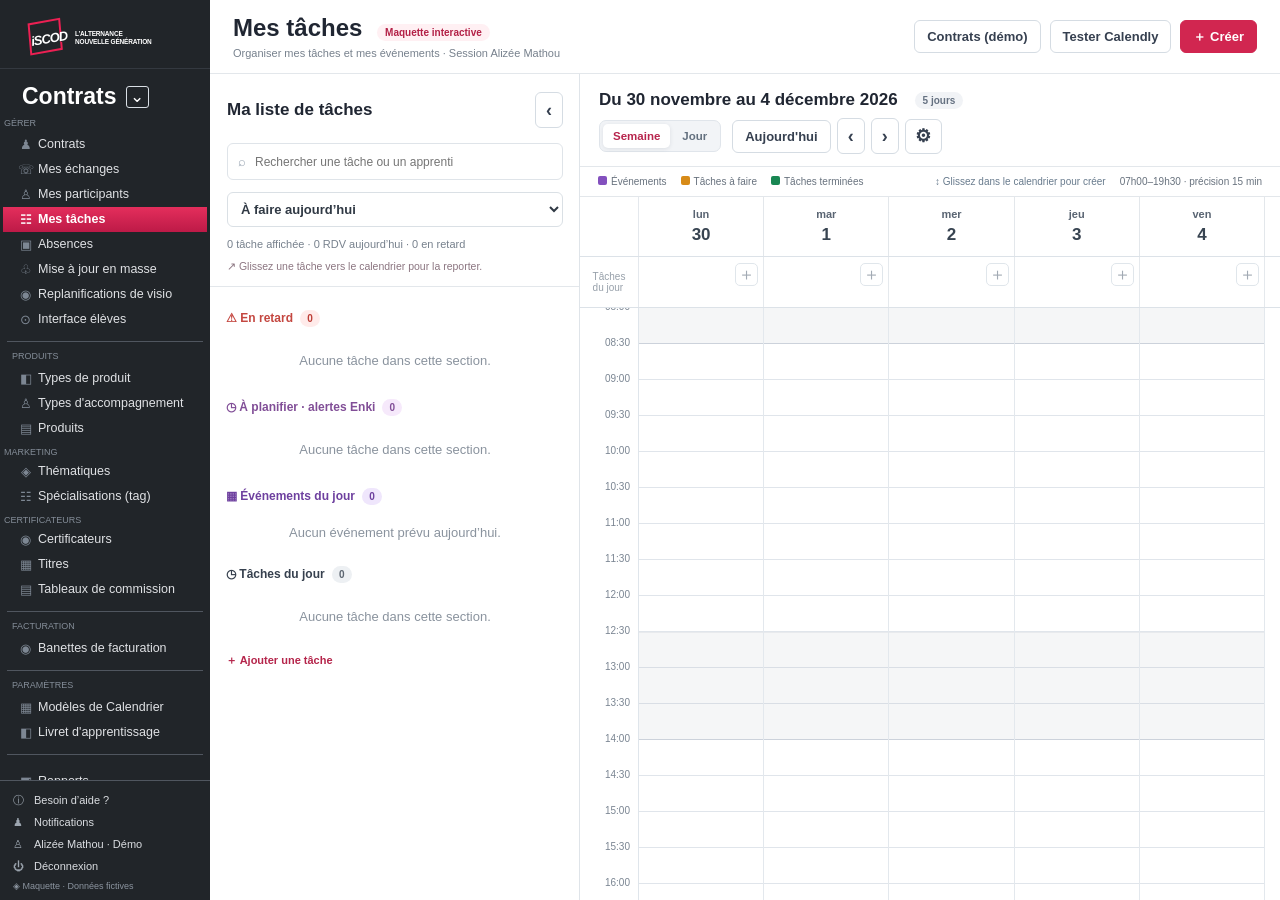
==== commit 6af0c7bf: "feat: demonstrate read-only Outlook events, Calendly contract matching and XPE persona" ====
--- a/index.html
+++ b/index.html
@@ -176,6 +176,8 @@
 @media(max-width:1130px){.calendar-view-button{padding:6px 8px}.calendar-controls{gap:3px}.calendar-head{padding-left:12px;padding-right:12px}}
 
 /* Événements du jour dans le panneau de gauche — consultation, sans case de validation */
+ .calendar-event-lock{position:absolute;top:5px;right:5px;font-size:11px;z-index:3;line-height:1;pointer-events:none}
+.pop-source{background:#f1ecfa;color:#693ba7;border:1px solid #e4d9f6;border-radius:5px;padding:6px 8px;font-size:10.5px;font-weight:650;margin:0 0 11px}
 .appointment-item{display:flex;align-items:flex-start;gap:10px;padding:10px 11px;border:1px solid #dce6ed;border-left:3px solid var(--purple);border-radius:7px;margin:0 0 8px;background:#faf7ff;box-shadow:0 1px 2px #16223406;cursor:pointer}
 .appointment-item:hover,.appointment-item:focus-visible{border-color:#bba1d7;box-shadow:0 2px 8px #15202c13}
 .appointment-time{font-size:11px;font-weight:750;white-space:nowrap;min-width:43px;color:#7543b4;padding-top:1px;font-variant-numeric:tabular-nums}
@@ -191,10 +193,10 @@
 </head>
 <body>
 <div class="app">
-<aside class="nav" aria-label="Navigation Nabu (maquette)"><div class="iscod-brand" aria-label="iSCOD — L’alternance nouvelle génération"><div class="iscod-stamp"><span>iSCOD</span></div><div class="iscod-tagline">L’ALTERNANCE<br>NOUVELLE GÉNÉRATION</div></div><div class="nav-group-head"><span>Contrats</span><span class="nav-switch">⌄</span></div><div class="nav-scroll"><div class="nav-small nav-first">GÉRER</div><a href="#" class="nav-item" onclick="return false"><span class="nav-icon">♟</span>Contrats</a><a href="#" class="nav-item" onclick="return false"><span class="nav-icon">☏</span>Mes échanges</a><a href="participants.html" class="nav-item" title="Afficher la liste des participants"><span class="nav-icon">♙</span>Mes participants</a><a href="#" class="nav-item active" aria-current="page" onclick="return false"><span class="nav-icon">☷</span>Mes tâches</a><a href="#" class="nav-item" onclick="return false"><span class="nav-icon">▣</span>Absences</a><a href="#" class="nav-item" onclick="return false"><span class="nav-icon">♧</span>Mise à jour en masse</a><a href="#" class="nav-item" onclick="return false"><span class="nav-icon">◉</span>Replanifications de visio</a><a href="#" class="nav-item" onclick="return false"><span class="nav-icon">⊙</span>Interface élèves</a><div class="nav-section"><div class="nav-small">PRODUITS</div></div><a href="#" class="nav-item" onclick="return false"><span class="nav-icon">◧</span>Types de produit</a><a href="#" class="nav-item" onclick="return false"><span class="nav-icon">♙</span>Types d'accompagnement</a><a href="#" class="nav-item" onclick="return false"><span class="nav-icon">▤</span>Produits</a><div class="nav-small nav-subsection">MARKETING</div><a href="#" class="nav-item" onclick="return false"><span class="nav-icon">◈</span>Thématiques</a><a href="#" class="nav-item" onclick="return false"><span class="nav-icon">☷</span>Spécialisations (tag)</a><div class="nav-small nav-subsection">CERTIFICATEURS</div><a href="#" class="nav-item" onclick="return false"><span class="nav-icon">◉</span>Certificateurs</a><a href="#" class="nav-item" onclick="return false"><span class="nav-icon">▦</span>Titres</a><a href="#" class="nav-item" onclick="return false"><span class="nav-icon">▤</span>Tableaux de commission</a><div class="nav-section"><div class="nav-small">FACTURATION</div></div><a href="#" class="nav-item" onclick="return false"><span class="nav-icon">◉</span>Banettes de facturation</a><div class="nav-section"><div class="nav-small">PARAMÈTRES</div></div><a href="#" class="nav-item" onclick="return false"><span class="nav-icon">▦</span>Modèles de Calendrier</a><a href="#" class="nav-item" onclick="return false"><span class="nav-icon">◧</span>Livret d'apprentissage</a><div class="nav-section"></div><a href="#" class="nav-item" onclick="return false"><span class="nav-icon">◩</span>Rapports</a></div><div class="nav-footer"><a href="#" onclick="return false"><span>ⓘ</span>Besoin d’aide ?</a><a href="#" onclick="return false"><span>♟</span>Notifications</a><a href="#" onclick="return false"><span>♙</span>utilisateur@exemple.fr</a><a href="#" onclick="return false"><span>⏻</span>Déconnexion</a><div class="nav-version">◈ Maquette · Données fictives</div></div></aside>
+<aside class="nav" aria-label="Navigation Nabu (maquette)"><div class="iscod-brand" aria-label="iSCOD — L’alternance nouvelle génération"><div class="iscod-stamp"><span>iSCOD</span></div><div class="iscod-tagline">L’ALTERNANCE<br>NOUVELLE GÉNÉRATION</div></div><div class="nav-group-head"><span>Contrats</span><span class="nav-switch">⌄</span></div><div class="nav-scroll"><div class="nav-small nav-first">GÉRER</div><a href="#" class="nav-item" onclick="return false"><span class="nav-icon">♟</span>Contrats</a><a href="#" class="nav-item" onclick="return false"><span class="nav-icon">☏</span>Mes échanges</a><a href="participants.html" class="nav-item" title="Afficher la liste des participants"><span class="nav-icon">♙</span>Mes participants</a><a href="#" class="nav-item active" aria-current="page" onclick="return false"><span class="nav-icon">☷</span>Mes tâches</a><a href="#" class="nav-item" onclick="return false"><span class="nav-icon">▣</span>Absences</a><a href="#" class="nav-item" onclick="return false"><span class="nav-icon">♧</span>Mise à jour en masse</a><a href="#" class="nav-item" onclick="return false"><span class="nav-icon">◉</span>Replanifications de visio</a><a href="#" class="nav-item" onclick="return false"><span class="nav-icon">⊙</span>Interface élèves</a><div class="nav-section"><div class="nav-small">PRODUITS</div></div><a href="#" class="nav-item" onclick="return false"><span class="nav-icon">◧</span>Types de produit</a><a href="#" class="nav-item" onclick="return false"><span class="nav-icon">♙</span>Types d'accompagnement</a><a href="#" class="nav-item" onclick="return false"><span class="nav-icon">▤</span>Produits</a><div class="nav-small nav-subsection">MARKETING</div><a href="#" class="nav-item" onclick="return false"><span class="nav-icon">◈</span>Thématiques</a><a href="#" class="nav-item" onclick="return false"><span class="nav-icon">☷</span>Spécialisations (tag)</a><div class="nav-small nav-subsection">CERTIFICATEURS</div><a href="#" class="nav-item" onclick="return false"><span class="nav-icon">◉</span>Certificateurs</a><a href="#" class="nav-item" onclick="return false"><span class="nav-icon">▦</span>Titres</a><a href="#" class="nav-item" onclick="return false"><span class="nav-icon">▤</span>Tableaux de commission</a><div class="nav-section"><div class="nav-small">FACTURATION</div></div><a href="#" class="nav-item" onclick="return false"><span class="nav-icon">◉</span>Banettes de facturation</a><div class="nav-section"><div class="nav-small">PARAMÈTRES</div></div><a href="#" class="nav-item" onclick="return false"><span class="nav-icon">▦</span>Modèles de Calendrier</a><a href="#" class="nav-item" onclick="return false"><span class="nav-icon">◧</span>Livret d'apprentissage</a><div class="nav-section"></div><a href="#" class="nav-item" onclick="return false"><span class="nav-icon">◩</span>Rapports</a></div><div class="nav-footer"><a href="#" onclick="return false"><span>ⓘ</span>Besoin d’aide ?</a><a href="#" onclick="return false"><span>♟</span>Notifications</a><a href="#" onclick="return false"><span>♙</span>Alizée Mathou · Démo</a><a href="#" onclick="return false"><span>⏻</span>Déconnexion</a><div class="nav-version">◈ Maquette · Données fictives</div></div></aside>
 <main class="workspace">
 <header class="topbar">
-<div class="heading"><h1>Mes tâches <span class="pill">Maquette interactive</span></h1><small>Organiser mes tâches et mes événements</small></div>
+<div class="heading"><h1>Mes tâches <span class="pill">Maquette interactive</span></h1><small>Organiser mes tâches et mes événements · Session Alizée Mathou</small></div>
 <div class="toolbar"><button type="button" class="btn" id="demoContractsBtn">Contrats (démo)</button><button type="button" class="btn" id="demoCalendlyBtn">Tester Calendly</button><button id="newTaskTop" class="btn primary">＋ Créer</button></div>
 </header>
 <div class="mainrow">
@@ -349,7 +351,7 @@
 if(query)a=a.filter(function(t){return [t.title,t.person,t.company].join(" ").toLowerCase().includes(query)});
 a.sort(function(a,b){if(filter==="today"&&a.date===today&&b.date===today&&a.done!==b.done)return a.done?1:-1;var av=a.date||"9999",bv=b.date||"9999";return av.localeCompare(bv)||((a.minute===null?2000:a.minute)-(b.minute===null?2000:b.minute))});return a}
 function todaysAppointments(){
-return items.filter(function(e){return e.kind==="event"&&e.date===today&&(e.origin==="Nabu"||e.origin==="Calendly")&&e.category!=="green"&&(!query||[e.title,e.person,e.company,e.bookerName,e.bookerEmail,unifiedContact(e).ma].join(" ").toLowerCase().includes(query))})
+return items.filter(function(e){return e.kind==="event"&&e.date===today&&(e.origin==="Nabu"||e.origin==="Calendly"||(e.origin==="Outlook"&&!!e.bookerEmail))&&(!query||[e.title,e.person,e.company,e.bookerName,e.bookerEmail,unifiedContact(e).ma].join(" ").toLowerCase().includes(query))})
 .sort(function(a,b){return (a.minute||0)-(b.minute||0)||a.title.localeCompare(b.title,"fr")});
 }
 function appointmentCard(e){
@@ -358,7 +360,7 @@
 '<span class="appointment-time">'+(e.minute===null||e.minute===undefined?'—':time(e.minute))+'</span>' +
 '<div class="appointment-main"><div class="appointment-title">'+esc(e.title)+'</div>' +
 (person||company?'<div class="appointment-detail">'+esc([person,company].filter(Boolean).join(" · "))+'</div>':'')+
-'<div class="appointment-origin">'+esc(e.origin==='Calendly'?'Calendly':'Nabu')+' · '+(e.duration||30)+' min</div></div>' +
+'<div class="appointment-origin">'+esc(e.sourceDetail||e.origin||"Nabu")+' · '+(e.duration||30)+' min</div></div>' +
 '<span class="appointment-more" aria-hidden="true">›</span></article>';
 }
 function taskCard(t){var late=t.date&&t.date<today&&!t.done;
@@ -423,7 +425,7 @@
 var left=5+(index*90/count),width=90/count;
 var top=(t.minute-FIRST)*HOUR_PX/60, height=t.duration*HOUR_PX/60;
 var past= d<today||(d===today&&t.minute+t.duration<(new Date()).getHours()*60+(new Date()).getMinutes());
-html+='<div class="entry event-entry '+esc(t.category||'blue')+' '+(past?'past':'')+'" data-id="'+esc(t.id)+'" style="top:'+top+'px;height:'+height+'px;left:'+left+'%;width:'+width+'%;" title="'+esc(t.title)+'"><div class="event-title">'+esc(t.title)+'</div><div class="event-sub">'+time(t.minute)+'–'+time(t.minute+t.duration)+'</div>'+(t.origin==="Calendly"?'<div class="event-sub">Calendly · démo</div>':'')+(t.origin!=="Calendly"?'<div class="grip" data-resize="'+esc(t.id)+'" title="Faire glisser pour modifier la durée"></div>':'')+'</div>'});
+html+='<div class="entry event-entry '+esc(t.category||'blue')+' '+(past?'past':'')+'" data-id="'+esc(t.id)+'" style="top:'+top+'px;height:'+height+'px;left:'+left+'%;width:'+width+'%;" title="'+esc(t.title)+'"><div class="event-title">'+esc(t.title)+'</div><div class="event-sub">'+time(t.minute)+'–'+time(t.minute+t.duration)+'</div>'+((t.sourceDetail||t.origin)?'<div class="event-sub">'+esc(t.sourceDetail||t.origin)+'</div>':'')+(t.outlookReadOnly?'<span class="calendar-event-lock" aria-label="Événement Outlook en lecture seule" title="Lecture seule — Outlook">🔒</span>':'')+((t.origin!=="Calendly"&&!t.outlookReadOnly)?'<div class="grip" data-resize="'+esc(t.id)+'" title="Faire glisser pour modifier la durée"></div>':'')+'</div>'});
 timed.forEach(function(t){var top=(t.minute-FIRST)*HOUR_PX/60-4;
 html+='<div class="entry task-entry '+(t.done?'done':'')+'" data-id="'+esc(t.id)+'" style="top:'+top+'px" title="'+esc(t.title)+'"><input type="checkbox" class="task-check" data-gridcheck="'+esc(t.id)+'" '+(t.done?'checked':'')+' aria-label="Terminer la tâche"><span>'+time(t.minute)+' · '+esc(t.title)+'</span></div>'});
 if(d===today){var n=new Date(),cur=n.getHours()*60+n.getMinutes();if(cur>=FIRST&&cur<=LAST)html+='<div class="now-line" style="top:'+((cur-FIRST)*HOUR_PX/60)+'px"></div>'}
@@ -519,7 +521,7 @@
 function startDrag(e){if(e.button!==0||e.target.closest('input'))return;
 var el=e.currentTarget,item=findItem(el.dataset.id);if(!item)return;
 if(item.kind==='task'){startTaskDrag(e,item);return}
-if(item.origin==="Calendly"){openPopover(item,e.clientX,e.clientY);return}
+if(item.origin==="Calendly"||isOutlookMeeting(item)){openPopover(item,e.clientX,e.clientY);return}
 var resizing=!!e.target.closest('[data-resize]');e.preventDefault();
 var startX=e.clientX,startY=e.clientY,oldMinute=item.minute,oldDuration=item.duration||0,oldDate=item.date,moved=false;
 function moving(ev){var dx=ev.clientX-startX,dy=ev.clientY-startY;if(Math.abs(dx)+Math.abs(dy)>5)moved=true;if(!moved)return;el.classList.add('dragging');if(resizing){var ht=clamp(snap(oldDuration+dy*60/HOUR_PX),15,LAST-oldMinute);el.style.height=(ht*HOUR_PX/60)+'px'}else{el.style.transform='translate('+dx+'px,'+dy+'px)'}}
@@ -532,9 +534,9 @@
 document.addEventListener('pointermove',moving);document.addEventListener('pointerup',finish);document.addEventListener('pointercancel',finish);
 }
 /* Présentation commune : la provenance ne change pas les champs métier affichés. */
-function isOutlookMeeting(t){return t.kind==="event"&&t.origin==="Outlook"}
+function isOutlookMeeting(t){return t.kind==="event"&&(t.origin==="Outlook"||t.outlookReadOnly===true)}
 function unifiedContact(t){
- var c=getContract(t.contractId),isBooking=t.origin==="Calendly";
+ var c=getContract(t.contractId),isBooking=t.origin==="Calendly"||!!t.bookerEmail;
  var role=(t.bookerRole||"").toLowerCase(),bookedMA=isBooking&&role.includes("maître"),bookedApprentice=isBooking&&role.includes("apprenti");
  return {
   apprentice:t.person||(c&&c.apprentice)||(bookedApprentice?t.bookerName:"")||"",
@@ -557,23 +559,27 @@
  var subtitle=t.kind==="task"?"Tâche":"Événement";
  var when=t.date?fmtFull(t.date):"À planifier";
  if(t.minute!==null&&t.minute!==undefined)when+=" · "+time(t.minute)+(t.kind==="event"&&t.duration?"–"+time(t.minute+t.duration):"");
- var body='<h3>'+esc(t.title)+'</h3><p class="pop-summary">'+esc(subtitle)+' · '+esc(when)+(out?' · Outlook':'')+'</p>';
- if(!out){
+ var body='<h3>'+esc(t.title)+'</h3><p class="pop-summary">'+esc(subtitle)+' · '+esc(when)+'</p>';
+if(out)body+='<div class="pop-source">🔒 Lecture seule · Synchronisé depuis Outlook'+(t.sourceDetail==="Calendly via Outlook"?' · Réservation Calendly':'')+'</div>';
+ if(!out||t.bookerEmail||hasContract){
   body+=unifiedInfoRow("Apprenti",contact.apprentice,"♙");
   body+=unifiedInfoRow("Maître d’apprentissage",contact.ma+(contact.company?" ("+contact.company+")":""),"◉");
   body+=unifiedInfoRow("Téléphone",contact.phone,"☎");
   body+=unifiedInfoRow("Email",contact.email,"✉");
-  body+='<div class="pop-comment"><label for="popComment">Commentaire</label><textarea id="popComment" maxlength="1200" placeholder="Ajouter un commentaire ou préciser le sujet de l’appel…">'+esc(contact.comment)+'</textarea><small>Enregistrement automatique</small></div>';
-  if(t.origin==="Calendly"&&t.matchStatus==="multiple"&&!hasContract)body+='<div class="contract-status warning">Plusieurs contrats correspondants : rattachement à vérifier.</div>';
-  else if(t.origin==="Calendly"&&t.matchStatus==="none"&&!hasContract)body+='<div class="contract-status warning">Contrat non identifié : rattachement manuel nécessaire.</div>';
+  if(!out)body+='<div class="pop-comment"><label for="popComment">Commentaire</label><textarea id="popComment" maxlength="1200" placeholder="Ajouter un commentaire ou préciser le sujet de l’appel…">'+esc(contact.comment)+'</textarea><small>Enregistrement automatique</small></div>';
+  if(out&&t.bookingSubject)body+=unifiedInfoRow("Objet de la réservation",t.bookingSubject,"▦");
+  if(out&&t.bookerEmail)body+=unifiedInfoRow("Email du réservant",t.bookerEmail,"✉");
+  if(t.bookerEmail&&t.matchStatus==="multiple"&&!hasContract)body+='<div class="contract-status warning">Plusieurs contrats correspondants : rattachement à vérifier.</div>';
+  else if(t.bookerEmail&&t.matchStatus==="none"&&!hasContract)body+='<div class="contract-status warning">Contrat non identifié : rattachement manuel nécessaire.</div>';
   body+='<button type="button" class="pop-contract-cta" data-popaction="opencontract" '+(hasContract?'':'disabled title="Associer un contrat depuis le menu ⋯"')+'>↗ Ouvrir le contrat lié</button>';
  }
+ if(out&&!t.bookerEmail&&!hasContract&&t.attendees&&t.attendees.length)body+=unifiedInfoRow("Participants",t.attendees.join(", "),"♙");
  body+='<div class="pop-context-options"><button type="button" class="pop-overflow-button" id="popOverflow" aria-label="Autres actions" aria-expanded="false" aria-controls="popOverflowMenu" title="Autres actions">⋯</button><div class="pop-overflow-menu" id="popOverflowMenu">';
  if(t.kind==="task"&&!t.archived)body+='<button type="button" data-popaction="toggle">'+(t.done?'↺ Réouvrir':'✓ Terminer')+'</button>';
- if(!t.archived)body+='<button type="button" data-popaction="edit">✎ Modifier</button>';
+ if(!t.archived&&!out)body+='<button type="button" data-popaction="edit">✎ Modifier</button>';
  if(t.kind==="task"&&!t.archived)body+='<button type="button" data-popaction="postpone">↗ Reporter</button>';
  if(t.kind==="task")body+='<button type="button" data-popaction="'+(t.archived?'restore':'archive')+'">'+(t.archived?'↶ Désarchiver':'Archiver')+'</button>';
- if(!out)body+='<button type="button" data-popaction="linkcontract">'+(hasContract?'Changer le contrat':'Associer un contrat')+'</button>';
+ body+='<button type="button" data-popaction="linkcontract">'+(hasContract?'Changer le contrat (Nabu)':'Associer un contrat (Nabu)')+'</button>';
  body+='</div></div>';
  $('#popoverInner').innerHTML=body;
  var p=$('#popover');p.classList.add('open');
@@ -663,7 +669,7 @@
 $('#contractCover').addEventListener('click',function(e){if(e.target===$('#contractCover'))$('#contractCover').classList.remove('open')});
 $('#linkContractForm').onsubmit=function(e){e.preventDefault();if(!itemToLink)return;var raw=$('#linkContractUrl').value.trim(),url=safeUrl(raw);if(raw&&!url){toast('Le lien doit commencer par https:// ou http://');return}
 itemToLink.contractId=$('#linkContractSelect').value||'';itemToLink.contractUrl=url;
-if(itemToLink.origin==='Calendly'){itemToLink.contractManuallyLinked=!!(itemToLink.contractId||url);itemToLink.matchStatus=itemToLink.contractManuallyLinked?'manual':matchContractByEmail(itemToLink.bookerEmail).status}
+if(itemToLink.origin==='Calendly'||itemToLink.bookerEmail){itemToLink.contractManuallyLinked=!!(itemToLink.contractId||url);itemToLink.matchStatus=itemToLink.contractManuallyLinked?'manual':matchContractByEmail(itemToLink.bookerEmail).status}
 if(getContract(itemToLink.contractId)){var c=getContract(itemToLink.contractId);itemToLink.person=c.apprentice;itemToLink.maName=c.maName;itemToLink.company=c.company;if(itemToLink.origin!=="Calendly"){itemToLink.contactPhone=c.maPhone||"";itemToLink.contactEmail=c.maEmail||""}}
 persist();renderAll();closeLinkContract();toast('Rattachement du contrat enregistré');
 };
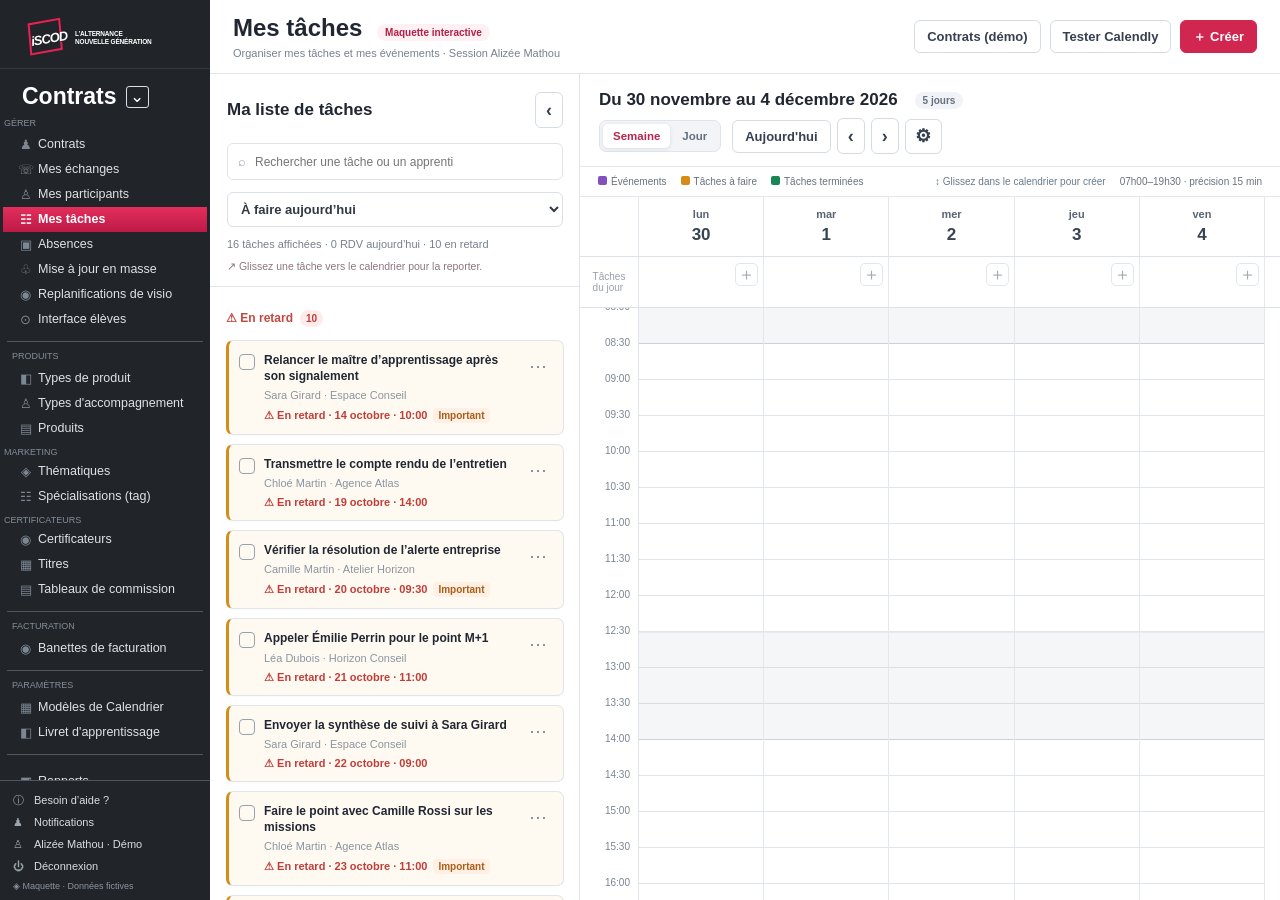
==== commit c562b6dd: "ui: Alizée calendar shows only her tasks; retain standard mouse cursor on calendar" ====
--- a/index.html
+++ b/index.html
@@ -9,7 +9,7 @@
 *{box-sizing:border-box}html,body{margin:0;width:100%;height:100%;font-family:"Segoe UI",Arial,sans-serif;font-size:13px;color:var(--ink)}button,input,select,textarea{font:inherit}button{cursor:pointer}button:focus-visible,input:focus-visible,select:focus-visible,textarea:focus-visible{outline:2px solid #5297e3;outline-offset:2px}button:disabled{opacity:.5;cursor:not-allowed}
 .app{display:flex;width:100%;height:100vh;min-height:570px;overflow:hidden}.nav{width:177px;flex:none;background:var(--nav);color:#cdd1d7;display:flex;flex-direction:column;padding:18px 10px 14px}.brand{padding:9px 10px 22px;font-weight:800;color:white;font-size:19px;letter-spacing:-.7px}.brand span{font-size:9px;letter-spacing:2px;font-weight:500;color:#aeb5bd;display:block;margin-top:3px}.nav-title{padding:0 10px 10px;font-size:22px;font-weight:700;color:#fff}.nav-small{font-size:10px;color:#929ba7;margin:15px 10px 7px;text-transform:uppercase;letter-spacing:.06em}.nav-item{display:flex;align-items:center;gap:10px;padding:9px 11px;border-radius:5px;color:#d4d7da;text-decoration:none;font-size:12px;margin:2px 0}.nav-item.active{background:var(--pink);color:#fff;font-weight:700}.nav-item:hover:not(.active){background:#343a43}.nav-icon{width:15px;text-align:center;flex:none;opacity:.85}.nav-foot{margin-top:auto;border-top:1px solid #444b55;padding:12px 10px;color:#9ea6af;font-size:11px;line-height:1.9}
 .workspace{min-width:0;flex:1;display:flex;flex-direction:column;background:white}.topbar{height:74px;flex:none;border-bottom:1px solid var(--line);display:flex;align-items:center;justify-content:space-between;gap:20px;padding:12px 23px}.heading h1{font-size:24px;margin:0 0 3px;font-weight:680}.heading small{font-size:11px;color:var(--muted)}.pill{display:inline-block;padding:3px 8px;border-radius:20px;background:#fff0f3;color:#b32046;font-size:10px;font-weight:700;margin-left:8px}.toolbar{display:flex;align-items:center;gap:9px}.btn{border:1px solid #d5dce3;background:white;color:#364050;border-radius:6px;padding:9px 12px;font-weight:600;white-space:nowrap;line-height:1}.btn:hover{background:#f4f6fa}.btn.primary{background:var(--pink);border-color:var(--pink);color:white}.btn.primary:hover{background:var(--pink-dark)}.btn.icon{padding:8px 10px;font-size:18px}.mainrow{display:flex;flex:1;min-height:0;position:relative}.tasks-panel{width:370px;flex:none;border-right:1px solid #dfe4e9;display:flex;flex-direction:column;transition:width .18s ease;overflow:hidden;background:white}.tasks-panel.collapsed{width:0;border:0}.panel-inner{width:370px;height:100%;display:flex;flex-direction:column}.panel-head{padding:18px 17px 12px;border-bottom:1px solid var(--line)}.row{display:flex;align-items:center;gap:9px}.spread{justify-content:space-between}.panel-title{font-size:17px;font-weight:700;margin:0}.search{margin:15px 0 12px;display:flex;align-items:center;border:1px solid #dfe4e9;border-radius:6px;padding:0 10px;gap:7px;color:#94a0ae}.search input{width:100%;border:none;outline:none;height:35px;font-size:12px;background:transparent}.filter-row{display:flex;gap:7px;align-items:center}.filter-select{flex:1;width:100%;height:35px;border:1px solid #dae0e5;border-radius:6px;background:#fff;padding:0 9px;font-weight:600;color:#303944}.countline{font-size:11px;color:var(--muted);margin-top:11px}.panel-content{overflow:auto;flex:1;padding:16px}.section-title{display:flex;align-items:center;gap:7px;margin:7px 0 13px;font-weight:750;font-size:12px;color:#36404e}.section-title.late{color:#c44740}.bubble{min-width:20px;text-align:center;border-radius:12px;background:#edf0f3;color:#5d6671;font-size:10px;padding:3px 6px}.section-title.late .bubble{background:#ffebea;color:#bd3f38}.task-item{border:1px solid #e0e5e9;border-left:3px solid #ed9d37;border-radius:7px;padding:11px 10px;margin:0 0 9px;display:flex;gap:9px;cursor:pointer;background:#fff;box-shadow:0 1px 2px #16223406}.task-item:hover{border-color:#b9c3cf;box-shadow:0 2px 8px #15202c13}.task-item.done{opacity:.6;border-left-color:#a9b2bc}.task-item.late{border-left-color:#cf554e}.task-check{appearance:none;margin:2px 0 0;flex:none;border:1.7px solid #96a1ab;width:16px;height:16px;border-radius:4px;cursor:pointer;position:relative}.task-check:checked{background:#3e9b70;border-color:#3e9b70}.task-check:checked:after{content:"✓";color:white;position:absolute;left:2px;top:-3px;font-size:14px;font-weight:700}.task-main{flex:1;min-width:0}.task-name{font-weight:650;font-size:12px;line-height:1.35;word-break:break-word}.task-item.done .task-name{text-decoration:line-through}.task-participant{color:#8a95a0;font-size:11px;margin-top:5px;white-space:normal}.task-meta{color:#89939c;font-size:11px;margin-top:7px;display:flex;gap:6px;align-items:center;flex-wrap:wrap}.task-meta .overdue{color:#c23d39;font-weight:600}.importance{display:inline-block;background:#fff0e5;color:#aa5d16;border-radius:4px;padding:2px 5px;font-size:10px;font-weight:700}.mini-btn{padding:3px 6px;border:0;background:transparent;color:#818b96;font-size:18px;border-radius:4px;align-self:flex-start}.mini-btn:hover{background:#eef1f5}.empty{padding:30px 12px;text-align:center;color:#8a939e;line-height:1.7}.new-link{color:#b5254b;font-size:11px;text-decoration:none;border:0;background:transparent;padding:5px 0;font-weight:650}
-.reopen{position:absolute;left:0;top:17px;border:1px solid #dde2e8;border-left:0;border-radius:0 6px 6px 0;background:white;padding:12px 9px;z-index:11;display:none;box-shadow:1px 2px 8px #1c26321b}.tasks-panel.collapsed+.reopen{display:block}.calendar{flex:1;min-width:0;display:flex;flex-direction:column;background:white}.calendar-head{padding:16px 19px 12px;border-bottom:1px solid var(--line);display:flex;align-items:center;justify-content:space-between;flex-wrap:wrap;gap:8px}.calendar-title{font-size:17px;font-weight:730}.calendar-controls{display:flex;align-items:center;gap:6px}.view-label{font-weight:650;font-size:11px;border-radius:5px;background:#f3f5f7;padding:9px 11px;color:#576371;margin-left:5px}.legend{display:flex;gap:14px;padding:9px 18px;color:#68727e;font-size:10px;border-bottom:1px solid var(--line);flex-wrap:wrap}.swatch{width:9px;height:9px;display:inline-block;border-radius:2px;margin-right:4px}.dayheads,.allday,.time-grid{display:flex;min-width:0}.gutter{width:59px;flex:none;border-right:1px solid #e4e8ed}.dayheads{border-bottom:1px solid #dce2e8}.dayhead{flex:1;text-align:center;padding:11px 3px;border-right:1px solid var(--line);font-size:11px;font-weight:650;color:#596472}.dayhead.today{background:#fff4f6;color:#bf254c}.dayhead .date{display:block;font-size:17px;margin-top:5px;font-weight:800;color:#384451}.dayhead.today .date{background:#d12b51;color:#fff;width:27px;height:27px;line-height:27px;border-radius:50%;margin:3px auto -2px}.allday{border-bottom:1px solid #dce2e8;min-height:51px;max-height:95px}.all-label{display:flex;align-items:center;justify-content:center;color:#97a0aa;font-size:10px}.allday-cell{flex:1;min-width:0;border-right:1px solid #e5e9ed;padding:5px;cursor:crosshair;overflow:auto}.allday-cell:hover{background:#fafbfc}.day-task-chip{display:block;border:1px solid #ecc68e;background:#fff5e6;border-radius:4px;font-size:10px;padding:4px 5px;color:#8c581f;margin-bottom:3px;overflow:hidden;text-overflow:ellipsis;white-space:nowrap;cursor:pointer}.day-task-chip.done{opacity:.5;text-decoration:line-through}.calendar-scroll{flex:1;min-height:0;overflow:auto;position:relative;scrollbar-color:#c1cad3 #f7f8f9;scrollbar-gutter:stable}.dayheads,.allday{padding-right:var(--calendar-scrollbar-width,0px)}.time-grid{height:900px;position:relative}.time-gutter{height:900px;position:relative;border-right:1px solid #dfe5eb;flex:none;width:59px}.time-label{position:absolute;right:8px;transform:translateY(-7px);color:#7a8592;font-size:10px}.time-label.end{bottom:-6px;top:auto;transform:none}.day-column{flex:1;min-width:0;height:900px;position:relative;border-right:1px solid #e3e8ed;cursor:crosshair;background:repeating-linear-gradient(to bottom,transparent 0,transparent 35px,#e0e5eb 35px,#e0e5eb 36px)}.day-column.today{background-color:#fffafd}.day-column:hover{background-color:#f9fbfd}.entry{position:absolute;left:5%;width:90%;z-index:2;border-radius:5px;overflow:hidden;user-select:none;touch-action:none;cursor:grab;box-shadow:0 1px 3px #23314226}.entry:active{cursor:grabbing}.event-entry{padding:5px 7px;border-left:3px solid var(--blue);background:#dceaf9;color:#244f86;font-size:10px}.event-entry.green{border-left-color:var(--green);background:#ddf0e5;color:#246342}.event-entry.yellow{border-left-color:var(--yellow);background:#fff0c6;color:#815c14}.event-entry.past{opacity:.52}.event-title{font-weight:750;white-space:nowrap;overflow:hidden;text-overflow:ellipsis;padding-right:10px}.event-sub{font-size:10px;line-height:1.5;white-space:nowrap;overflow:hidden;text-overflow:ellipsis}.entry .grip{position:absolute;bottom:0;left:25%;right:25%;height:8px;border-radius:5px 5px 0 0;cursor:ns-resize;display:flex;justify-content:center;align-items:center}.entry .grip:after{content:"";width:22px;height:3px;border-radius:9px;background:currentColor;opacity:.45}.task-entry{height:25px!important;padding:4px 5px 4px 7px;border:1px solid #e7b96c;border-left:3px solid var(--orange);background:#fff1dd;color:#865622;display:flex;gap:5px;align-items:center;font-size:10px}.task-entry.done{opacity:.55;text-decoration:line-through}.task-entry span{overflow:hidden;text-overflow:ellipsis;white-space:nowrap;flex:1;font-weight:680}.task-entry .task-check{width:13px;height:13px;margin:0}.task-entry .task-check:checked:after{font-size:11px;left:1px;top:-2px}.now-line{position:absolute;left:0;right:0;border-top:2px solid #ce2650;z-index:6;pointer-events:none}.now-line:before{content:"";background:#ce2650;width:7px;height:7px;position:absolute;top:-4px;left:-4px;border-radius:50%}.dragging{opacity:.75!important;z-index:20!important;box-shadow:0 4px 14px #26384930;pointer-events:none}
+.reopen{position:absolute;left:0;top:17px;border:1px solid #dde2e8;border-left:0;border-radius:0 6px 6px 0;background:white;padding:12px 9px;z-index:11;display:none;box-shadow:1px 2px 8px #1c26321b}.tasks-panel.collapsed+.reopen{display:block}.calendar{flex:1;min-width:0;display:flex;flex-direction:column;background:white}.calendar-head{padding:16px 19px 12px;border-bottom:1px solid var(--line);display:flex;align-items:center;justify-content:space-between;flex-wrap:wrap;gap:8px}.calendar-title{font-size:17px;font-weight:730}.calendar-controls{display:flex;align-items:center;gap:6px}.view-label{font-weight:650;font-size:11px;border-radius:5px;background:#f3f5f7;padding:9px 11px;color:#576371;margin-left:5px}.legend{display:flex;gap:14px;padding:9px 18px;color:#68727e;font-size:10px;border-bottom:1px solid var(--line);flex-wrap:wrap}.swatch{width:9px;height:9px;display:inline-block;border-radius:2px;margin-right:4px}.dayheads,.allday,.time-grid{display:flex;min-width:0}.gutter{width:59px;flex:none;border-right:1px solid #e4e8ed}.dayheads{border-bottom:1px solid #dce2e8}.dayhead{flex:1;text-align:center;padding:11px 3px;border-right:1px solid var(--line);font-size:11px;font-weight:650;color:#596472}.dayhead.today{background:#fff4f6;color:#bf254c}.dayhead .date{display:block;font-size:17px;margin-top:5px;font-weight:800;color:#384451}.dayhead.today .date{background:#d12b51;color:#fff;width:27px;height:27px;line-height:27px;border-radius:50%;margin:3px auto -2px}.allday{border-bottom:1px solid #dce2e8;min-height:51px;max-height:95px}.all-label{display:flex;align-items:center;justify-content:center;color:#97a0aa;font-size:10px}.allday-cell{flex:1;min-width:0;border-right:1px solid #e5e9ed;padding:5px;cursor:default;overflow:auto}.allday-cell:hover{background:#fafbfc}.day-task-chip{display:block;border:1px solid #ecc68e;background:#fff5e6;border-radius:4px;font-size:10px;padding:4px 5px;color:#8c581f;margin-bottom:3px;overflow:hidden;text-overflow:ellipsis;white-space:nowrap;cursor:pointer}.day-task-chip.done{opacity:.5;text-decoration:line-through}.calendar-scroll{flex:1;min-height:0;overflow:auto;position:relative;scrollbar-color:#c1cad3 #f7f8f9;scrollbar-gutter:stable}.dayheads,.allday{padding-right:var(--calendar-scrollbar-width,0px)}.time-grid{height:900px;position:relative}.time-gutter{height:900px;position:relative;border-right:1px solid #dfe5eb;flex:none;width:59px}.time-label{position:absolute;right:8px;transform:translateY(-7px);color:#7a8592;font-size:10px}.time-label.end{bottom:-6px;top:auto;transform:none}.day-column{flex:1;min-width:0;height:900px;position:relative;border-right:1px solid #e3e8ed;cursor:default;background:repeating-linear-gradient(to bottom,transparent 0,transparent 35px,#e0e5eb 35px,#e0e5eb 36px)}.day-column.today{background-color:#fffafd}.day-column:hover{background-color:#f9fbfd}.entry{position:absolute;left:5%;width:90%;z-index:2;border-radius:5px;overflow:hidden;user-select:none;touch-action:none;cursor:grab;box-shadow:0 1px 3px #23314226}.entry:active{cursor:grabbing}.event-entry{padding:5px 7px;border-left:3px solid var(--blue);background:#dceaf9;color:#244f86;font-size:10px}.event-entry.green{border-left-color:var(--green);background:#ddf0e5;color:#246342}.event-entry.yellow{border-left-color:var(--yellow);background:#fff0c6;color:#815c14}.event-entry.past{opacity:.52}.event-title{font-weight:750;white-space:nowrap;overflow:hidden;text-overflow:ellipsis;padding-right:10px}.event-sub{font-size:10px;line-height:1.5;white-space:nowrap;overflow:hidden;text-overflow:ellipsis}.entry .grip{position:absolute;bottom:0;left:25%;right:25%;height:8px;border-radius:5px 5px 0 0;cursor:ns-resize;display:flex;justify-content:center;align-items:center}.entry .grip:after{content:"";width:22px;height:3px;border-radius:9px;background:currentColor;opacity:.45}.task-entry{height:25px!important;padding:4px 5px 4px 7px;border:1px solid #e7b96c;border-left:3px solid var(--orange);background:#fff1dd;color:#865622;display:flex;gap:5px;align-items:center;font-size:10px}.task-entry.done{opacity:.55;text-decoration:line-through}.task-entry span{overflow:hidden;text-overflow:ellipsis;white-space:nowrap;flex:1;font-weight:680}.task-entry .task-check{width:13px;height:13px;margin:0}.task-entry .task-check:checked:after{font-size:11px;left:1px;top:-2px}.now-line{position:absolute;left:0;right:0;border-top:2px solid #ce2650;z-index:6;pointer-events:none}.now-line:before{content:"";background:#ce2650;width:7px;height:7px;position:absolute;top:-4px;left:-4px;border-radius:50%}.dragging{opacity:.75!important;z-index:20!important;box-shadow:0 4px 14px #26384930;pointer-events:none}
 .popover{position:fixed;z-index:100;background:#fff;border:1px solid #d9e0e7;box-shadow:0 12px 40px #1d2b3f30;border-radius:10px;padding:17px;width:min(350px,calc(100vw - 24px));display:none}.popover.open{display:block}.popover h3{font-size:16px;margin:0 25px 6px 0;line-height:1.3}.popover p{font-size:12px;color:#65717e;line-height:1.55;margin:8px 0}.pop-row{display:flex;gap:9px;align-items:start;margin:12px 0}.pop-row .sym{font-size:14px;color:#74808e;width:17px;text-align:center}.pop-actions{display:flex;gap:7px;flex-wrap:wrap;margin-top:17px;padding-top:13px;border-top:1px solid var(--line)}.pop-close{position:absolute;top:10px;right:10px;background:none;border:0;font-size:20px;color:#85909b}.pop-actions .btn{font-size:11px;padding:8px 10px}.modal-cover{position:fixed;inset:0;background:#11192788;z-index:200;display:none;align-items:center;justify-content:center;padding:15px}.modal-cover.open{display:flex}.modal{background:white;border-radius:12px;box-shadow:0 16px 50px #0004;width:min(520px,100%);max-height:96vh;overflow:auto}.modal-head{padding:20px 22px 14px;border-bottom:1px solid var(--line);display:flex;justify-content:space-between}.modal-head h2{margin:0;font-size:19px}.modal-body{padding:20px 22px}.toggle{display:flex;background:#f1f4f7;padding:4px;border-radius:7px;gap:4px;margin-bottom:18px}.toggle button{flex:1;border:0;padding:9px;background:transparent;border-radius:5px;color:#66717f;font-weight:700}.toggle button.selected{background:white;color:#bf254e;box-shadow:0 1px 4px #1e2c3a15}.field{display:flex;flex-direction:column;gap:6px;margin-bottom:14px}.field label{color:#4a5663;font-weight:650;font-size:11px}.field input,.field select,.field textarea{width:100%;border:1px solid #d7dfe6;border-radius:6px;padding:10px;background:white;color:#26313e;min-width:0}.field textarea{min-height:65px;resize:vertical}.twocol{display:grid;grid-template-columns:1fr 1fr;gap:12px}.modal-foot{display:flex;justify-content:flex-end;gap:8px;border-top:1px solid var(--line);padding:13px 22px}.hint{font-size:11px;color:#8994a0;margin:-5px 0 14px}.toast{position:fixed;right:18px;bottom:18px;background:#263340;color:white;padding:12px 17px;border-radius:8px;box-shadow:0 10px 25px #0003;z-index:300;display:none;font-size:12px}.toast.visible{display:block}
 @media(max-width:1030px){.nav{width:148px}.tasks-panel,.panel-inner{width:310px}.topbar{padding:11px 13px}.heading h1{font-size:20px}.calendar-head{padding:12px}.event-sub{display:none}}
 @media(max-width:770px){.nav{display:none}.tasks-panel,.panel-inner{width:280px}.heading small{display:none}.topbar{gap:8px}.toolbar{gap:4px}.btn{padding:8px;font-size:11px}.legend{gap:7px}}
@@ -176,7 +176,6 @@
 @media(max-width:1130px){.calendar-view-button{padding:6px 8px}.calendar-controls{gap:3px}.calendar-head{padding-left:12px;padding-right:12px}}
 
 /* Événements du jour dans le panneau de gauche — consultation, sans case de validation */
- .calendar-event-lock{position:absolute;top:5px;right:5px;font-size:11px;z-index:3;line-height:1;pointer-events:none}
 .pop-source{background:#f1ecfa;color:#693ba7;border:1px solid #e4d9f6;border-radius:5px;padding:6px 8px;font-size:10.5px;font-weight:650;margin:0 0 11px}
 .appointment-item{display:flex;align-items:flex-start;gap:10px;padding:10px 11px;border:1px solid #dce6ed;border-left:3px solid var(--purple);border-radius:7px;margin:0 0 8px;background:#faf7ff;box-shadow:0 1px 2px #16223406;cursor:pointer}
 .appointment-item:hover,.appointment-item:focus-visible{border-color:#bba1d7;box-shadow:0 2px 8px #15202c13}
@@ -341,8 +340,9 @@
 });
 function persist(){try{localStorage.setItem(storeKey,JSON.stringify(items))}catch(e){}}
 function findItem(id){return items.find(function(i){return i.id===id})}
-function tasks(){return items.filter(function(t){return t.kind==="task"&&!t.archived})}
-function filteredTasks(){var a=items.filter(function(t){return t.kind==="task"&&(filter==="archived"?!!t.archived:!t.archived)});
+function isMine(t){return !t.owner||t.owner===(window.NabuDemo&&window.NabuDemo.currentUser||"Alizée Mathou")}
+function tasks(){return items.filter(function(t){return t.kind==="task"&&!t.archived&&isMine(t)})}
+function filteredTasks(){var a=items.filter(function(t){return t.kind==="task"&&isMine(t)&&(filter==="archived"?!!t.archived:!t.archived)});
 if(filter==="today")a=a.filter(function(t){return (!t.date&&!t.done)||t.date===today||(t.date!==null&&t.date<today&&!t.done)});
 else if(filter==="late")a=a.filter(function(t){return !t.done&&t.date!==null&&t.date<today});
 else if(filter==="future7"||filter==="future30"||filter==="futureall"){var n=filter==="future7"?7:filter==="future30"?30:9999;a=a.filter(function(t){return !t.done&&t.date>today&&t.date<=plusDays(today,n)})}
@@ -412,11 +412,11 @@
 $('#nextWeek').setAttribute('aria-label',dayMode?'Jour ouvré suivant':'Semaine suivante');
 $('#dayHeads').innerHTML='<div class="gutter"></div>'+days.map(function(d){var x=parseDay(d);return '<div class="dayhead '+(d===today?'today':'')+(dayMode?'':' openable')+'" data-date="'+d+'" '+(dayMode?'':'title="Afficher cette journée" role="button" tabindex="0" aria-label="Afficher '+esc(fmtFull(d))+'"')+'>'+new Intl.DateTimeFormat("fr-FR",{weekday:"short"}).format(x).replace(".","")+'<span class="date">'+x.getDate()+'</span></div>'}).join('');
 if(!dayMode)$('#dayHeads').querySelectorAll('.dayhead[data-date]').forEach(function(head){function go(){activeDay=head.dataset.date;setCalendarView("day")}head.addEventListener('click',go);head.addEventListener('keydown',function(e){if(e.key==="Enter"||e.key===" "){e.preventDefault();go()}})});
-$('#allDay').innerHTML='<div class="gutter all-label">Tâches<br>du jour</div>'+days.map(function(d){var list=items.filter(function(t){return t.kind==="task"&&!t.archived&&t.date===d&&t.minute===null});var max=dayMode?8:2;return '<div class="allday-cell" data-date="'+d+'" title="Déposer une tâche ou utiliser + pour en créer une"><button type="button" class="all-day-add" data-add-day="'+d+'" title="Créer une tâche le '+esc(fmtFull(d))+'" aria-label="Créer une tâche le '+esc(fmtFull(d))+'">＋</button>'+list.slice(0,max).map(function(t){return '<div class="day-task-chip '+(t.done?'done':'')+'" data-chip="'+esc(t.id)+'"><input type="checkbox" class="task-check" data-alldaycheck="'+esc(t.id)+'" '+(t.done?'checked':'')+' aria-label="Terminer la tâche"><span>'+esc(t.title)+'</span></div>'}).join('')+(list.length>max?'<div class="day-task-chip" data-more="'+d+'">+'+(list.length-max)+' autre(s)</div>':'')+'</div>'}).join('');
+$('#allDay').innerHTML='<div class="gutter all-label">Tâches<br>du jour</div>'+days.map(function(d){var list=items.filter(function(t){return t.kind==="task"&&isMine(t)&&!t.archived&&t.date===d&&t.minute===null});var max=dayMode?8:2;return '<div class="allday-cell" data-date="'+d+'" title="Déposer une tâche ou utiliser + pour en créer une"><button type="button" class="all-day-add" data-add-day="'+d+'" title="Créer une tâche le '+esc(fmtFull(d))+'" aria-label="Créer une tâche le '+esc(fmtFull(d))+'">＋</button>'+list.slice(0,max).map(function(t){return '<div class="day-task-chip '+(t.done?'done':'')+'" data-chip="'+esc(t.id)+'"><input type="checkbox" class="task-check" data-alldaycheck="'+esc(t.id)+'" '+(t.done?'checked':'')+' aria-label="Terminer la tâche"><span>'+esc(t.title)+'</span></div>'}).join('')+(list.length>max?'<div class="day-task-chip" data-more="'+d+'">+'+(list.length-max)+' autre(s)</div>':'')+'</div>'}).join('');
 var labels='<div class="time-gutter">';
 for(var min=FIRST;min<=LAST;min+=30){labels+='<div class="time-label'+(min===LAST?' end':'')+'" style="'+(min===LAST?'':'top:'+((min-FIRST)*HOUR_PX/60)+'px')+'">'+time(min)+'</div>'}
 labels+='</div>';
-$('#timeGrid').innerHTML=labels+days.map(function(d){var events=items.filter(function(x){return x.kind==="event"&&x.date===d});var timed=items.filter(function(x){return x.kind==="task"&&x.date===d&&x.minute!==null&&!x.archived});
+$('#timeGrid').innerHTML=labels+days.map(function(d){var events=items.filter(function(x){return x.kind==="event"&&x.date===d});var timed=items.filter(function(x){return x.kind==="task"&&isMine(x)&&x.date===d&&x.minute!==null&&!x.archived});
 var arr=events.concat(timed);
 var html='<div class="day-column '+(d===today?'today':'')+'" data-date="'+d+'">'+shadeForCalendar();
 events.sort(function(a,b){return a.minute-b.minute});
@@ -425,7 +425,7 @@
 var left=5+(index*90/count),width=90/count;
 var top=(t.minute-FIRST)*HOUR_PX/60, height=t.duration*HOUR_PX/60;
 var past= d<today||(d===today&&t.minute+t.duration<(new Date()).getHours()*60+(new Date()).getMinutes());
-html+='<div class="entry event-entry '+esc(t.category||'blue')+' '+(past?'past':'')+'" data-id="'+esc(t.id)+'" style="top:'+top+'px;height:'+height+'px;left:'+left+'%;width:'+width+'%;" title="'+esc(t.title)+'"><div class="event-title">'+esc(t.title)+'</div><div class="event-sub">'+time(t.minute)+'–'+time(t.minute+t.duration)+'</div>'+((t.sourceDetail||t.origin)?'<div class="event-sub">'+esc(t.sourceDetail||t.origin)+'</div>':'')+(t.outlookReadOnly?'<span class="calendar-event-lock" aria-label="Événement Outlook en lecture seule" title="Lecture seule — Outlook">🔒</span>':'')+((t.origin!=="Calendly"&&!t.outlookReadOnly)?'<div class="grip" data-resize="'+esc(t.id)+'" title="Faire glisser pour modifier la durée"></div>':'')+'</div>'});
+html+='<div class="entry event-entry '+esc(t.category||'blue')+' '+(past?'past':'')+'" data-id="'+esc(t.id)+'" style="top:'+top+'px;height:'+height+'px;left:'+left+'%;width:'+width+'%;" title="'+esc(t.title)+'"><div class="event-title">'+esc(t.title)+'</div><div class="event-sub">'+time(t.minute)+'–'+time(t.minute+t.duration)+'</div>'+((t.sourceDetail||t.origin)?'<div class="event-sub">'+esc(t.sourceDetail||t.origin)+'</div>':'')+((t.origin!=="Calendly"&&!t.outlookReadOnly)?'<div class="grip" data-resize="'+esc(t.id)+'" title="Faire glisser pour modifier la durée"></div>':'')+'</div>'});
 timed.forEach(function(t){var top=(t.minute-FIRST)*HOUR_PX/60-4;
 html+='<div class="entry task-entry '+(t.done?'done':'')+'" data-id="'+esc(t.id)+'" style="top:'+top+'px" title="'+esc(t.title)+'"><input type="checkbox" class="task-check" data-gridcheck="'+esc(t.id)+'" '+(t.done?'checked':'')+' aria-label="Terminer la tâche"><span>'+time(t.minute)+' · '+esc(t.title)+'</span></div>'});
 if(d===today){var n=new Date(),cur=n.getHours()*60+n.getMinutes();if(cur>=FIRST&&cur<=LAST)html+='<div class="now-line" style="top:'+((cur-FIRST)*HOUR_PX/60)+'px"></div>'}
@@ -537,7 +537,9 @@
 function isOutlookMeeting(t){return t.kind==="event"&&(t.origin==="Outlook"||t.outlookReadOnly===true)}
 function unifiedContact(t){
  var c=getContract(t.contractId),isBooking=t.origin==="Calendly"||!!t.bookerEmail;
- var role=(t.bookerRole||"").toLowerCase(),bookedMA=isBooking&&role.includes("maître"),bookedApprentice=isBooking&&role.includes("apprenti");
+ /* « maître d’apprentissage » contient la sous-chaîne « apprenti » :
+    les deux rôles doivent donc être mutuellement exclusifs. */
+ var role=(t.bookerRole||"").toLowerCase(),bookedMA=isBooking&&(role.includes("maître")||role.includes("maitre")),bookedApprentice=isBooking&&!bookedMA&&role.includes("apprenti");
  return {
   apprentice:t.person||(c&&c.apprentice)||(bookedApprentice?t.bookerName:"")||"",
   ma:t.maName||(c&&c.maName)||(bookedMA?t.bookerName:"")||"",
@@ -556,14 +558,18 @@
  if(popupItem&&popupItem!==t)hidePopover();
  hideSlotChooser();popupItem=t;
  var out=isOutlookMeeting(t),contact=unifiedContact(t),contract=getContract(t.contractId),hasContract=!!contract||!!safeUrl(t.contractUrl);
+ var maRole=String(t.bookerRole||"").toLocaleLowerCase("fr-FR");
+ var isMaBooking=!!t.bookerEmail&&(maRole.includes("maître")||maRole.includes("maitre"));
+ var maContracts=isMaBooking?fakeContracts.filter(function(c){return normalizeEmail(c.maEmail)===normalizeEmail(t.bookerEmail)}):[];
  var subtitle=t.kind==="task"?"Tâche":"Événement";
  var when=t.date?fmtFull(t.date):"À planifier";
  if(t.minute!==null&&t.minute!==undefined)when+=" · "+time(t.minute)+(t.kind==="event"&&t.duration?"–"+time(t.minute+t.duration):"");
  var body='<h3>'+esc(t.title)+'</h3><p class="pop-summary">'+esc(subtitle)+' · '+esc(when)+'</p>';
-if(out)body+='<div class="pop-source">🔒 Lecture seule · Synchronisé depuis Outlook'+(t.sourceDetail==="Calendly via Outlook"?' · Réservation Calendly':'')+'</div>';
+if(out)body+='<div class="pop-source">Lecture seule · Synchronisé depuis Outlook'+(t.sourceDetail==="Calendly via Outlook"?' · Réservation Calendly':'')+'</div>';
  if(!out||t.bookerEmail||hasContract){
   body+=unifiedInfoRow("Apprenti",contact.apprentice,"♙");
   body+=unifiedInfoRow("Maître d’apprentissage",contact.ma+(contact.company?" ("+contact.company+")":""),"◉");
+  if(t.declaredApprentice)body+=unifiedInfoRow("Apprenti déclaré lors de la réservation (Calendly)",t.declaredApprentice,"♙");
   body+=unifiedInfoRow("Téléphone",contact.phone,"☎");
   body+=unifiedInfoRow("Email",contact.email,"✉");
   if(!out)body+='<div class="pop-comment"><label for="popComment">Commentaire</label><textarea id="popComment" maxlength="1200" placeholder="Ajouter un commentaire ou préciser le sujet de l’appel…">'+esc(contact.comment)+'</textarea><small>Enregistrement automatique</small></div>';
@@ -571,7 +577,8 @@
   if(out&&t.bookerEmail)body+=unifiedInfoRow("Email du réservant",t.bookerEmail,"✉");
   if(t.bookerEmail&&t.matchStatus==="multiple"&&!hasContract)body+='<div class="contract-status warning">Plusieurs contrats correspondants : rattachement à vérifier.</div>';
   else if(t.bookerEmail&&t.matchStatus==="none"&&!hasContract)body+='<div class="contract-status warning">Contrat non identifié : rattachement manuel nécessaire.</div>';
-  body+='<button type="button" class="pop-contract-cta" data-popaction="opencontract" '+(hasContract?'':'disabled title="Associer un contrat depuis le menu ⋯"')+'>↗ Ouvrir le contrat lié</button>';
+  if(maContracts.length>1)body+='<button type="button" class="pop-contract-cta" data-popaction="openmacontracts">↗ Ouvrir les contrats liés ('+maContracts.length+')</button>';
+  else body+='<button type="button" class="pop-contract-cta" data-popaction="opencontract" '+(hasContract?'':'disabled title="Associer un contrat depuis le menu ⋯"')+'>↗ Ouvrir le contrat lié</button>';
  }
  if(out&&!t.bookerEmail&&!hasContract&&t.attendees&&t.attendees.length)body+=unifiedInfoRow("Participants",t.attendees.join(", "),"♙");
  body+='<div class="pop-context-options"><button type="button" class="pop-overflow-button" id="popOverflow" aria-label="Autres actions" aria-expanded="false" aria-controls="popOverflowMenu" title="Autres actions">⋯</button><div class="pop-overflow-menu" id="popOverflowMenu">';
@@ -601,6 +608,7 @@
   else if(a==="archive"){t.archived=true;persist();renderAll();toast("Tâche archivée")}
   else if(a==="restore"){t.archived=false;persist();renderAll();toast("Tâche désarchivée")}
   else if(a==="opencontract")openLinkedContract(t);
+  else if(a==="openmacontracts")window.location.href="participants.html?maEmail="+encodeURIComponent(t.bookerEmail);
   else if(a==="linkcontract")openLinkContract(t);
  }});
 }
@@ -633,6 +641,7 @@
 }
 function saveForm(e){e.preventDefault();var title=$('#fTitle').value.trim(),d=$('#fDate').value||null,m=$('#fMinute').value?minuteFrom($('#fMinute').value):null;if(!title)return;
 var obj=editing||{id:uid(),kind:modalKind,done:false,archived:false};var isEvent=obj.kind==="event";
+if(!editing&&!isEvent)obj.owner=window.NabuDemo&&window.NabuDemo.currentUser||"Alizée Mathou";
 obj.title=title;obj.date=d;obj.minute=m;obj.person=$('#fPerson').value.trim();obj.maName=$('#fMaName').value.trim();obj.company=$('#fCompany').value.trim();
 obj.contactPhone=$('#fContactPhone').value.trim();obj.contactEmail=$('#fContactEmail').value.trim();obj.comment=$('#fComment').value.trim();
 obj.contractId=$('#fContractId').value||"";obj.contractUrl=safeUrl($('#fContractUrl').value.trim());
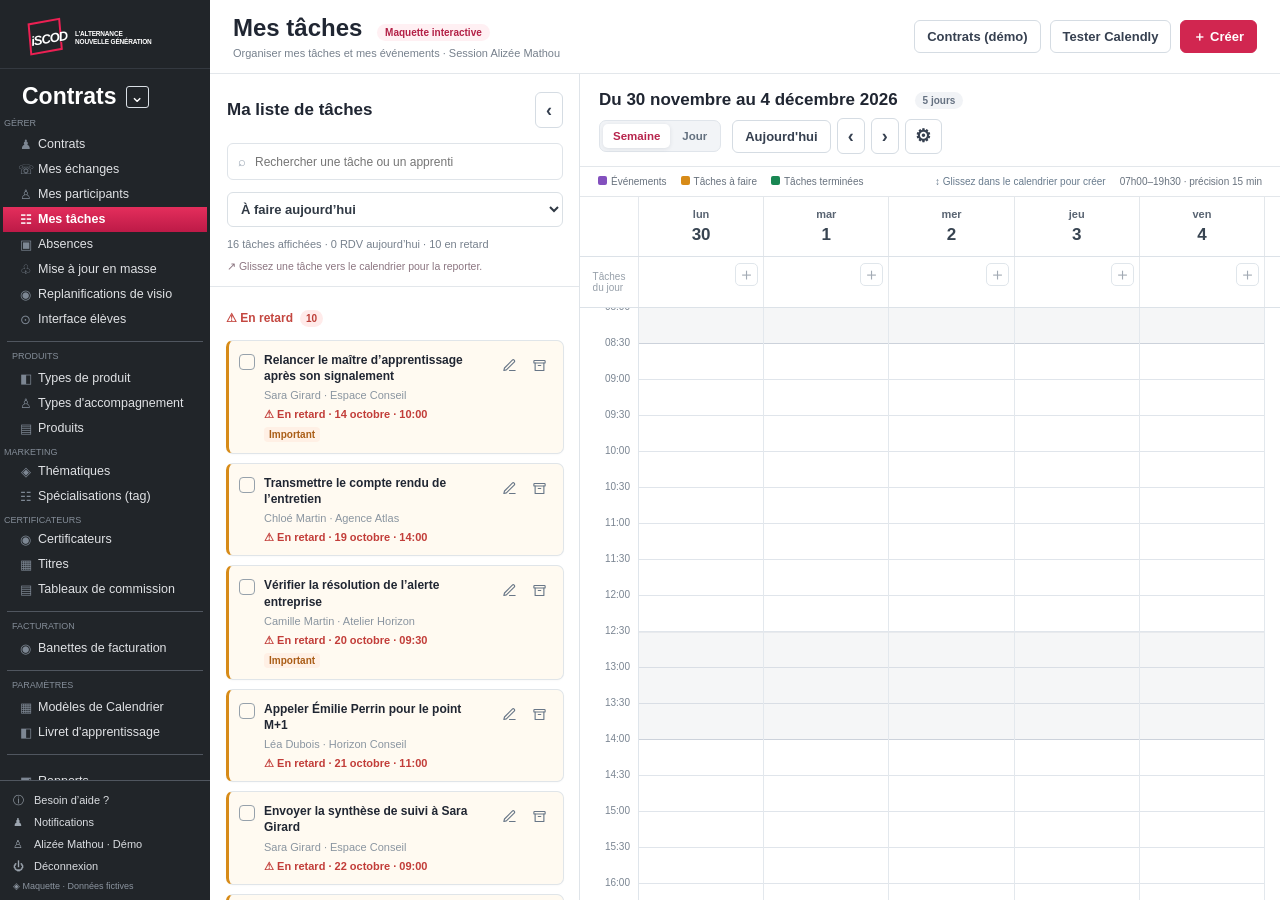
==== commit efa535b1: "ui: task sidebar quick edit/archive icons and legible compact 15-minute bookings" ====
--- a/index.html
+++ b/index.html
@@ -8,8 +8,15 @@
 :root{--pink:#d12650;--pink-dark:#ae1941;--ink:#202632;--muted:#77818d;--line:#e3e7eb;--bg:#f4f6f8;--nav:#22272d;--orange:#ea982d;--blue:#3578ca;--green:#459b70;--yellow:#d6ab36}
 *{box-sizing:border-box}html,body{margin:0;width:100%;height:100%;font-family:"Segoe UI",Arial,sans-serif;font-size:13px;color:var(--ink)}button,input,select,textarea{font:inherit}button{cursor:pointer}button:focus-visible,input:focus-visible,select:focus-visible,textarea:focus-visible{outline:2px solid #5297e3;outline-offset:2px}button:disabled{opacity:.5;cursor:not-allowed}
 .app{display:flex;width:100%;height:100vh;min-height:570px;overflow:hidden}.nav{width:177px;flex:none;background:var(--nav);color:#cdd1d7;display:flex;flex-direction:column;padding:18px 10px 14px}.brand{padding:9px 10px 22px;font-weight:800;color:white;font-size:19px;letter-spacing:-.7px}.brand span{font-size:9px;letter-spacing:2px;font-weight:500;color:#aeb5bd;display:block;margin-top:3px}.nav-title{padding:0 10px 10px;font-size:22px;font-weight:700;color:#fff}.nav-small{font-size:10px;color:#929ba7;margin:15px 10px 7px;text-transform:uppercase;letter-spacing:.06em}.nav-item{display:flex;align-items:center;gap:10px;padding:9px 11px;border-radius:5px;color:#d4d7da;text-decoration:none;font-size:12px;margin:2px 0}.nav-item.active{background:var(--pink);color:#fff;font-weight:700}.nav-item:hover:not(.active){background:#343a43}.nav-icon{width:15px;text-align:center;flex:none;opacity:.85}.nav-foot{margin-top:auto;border-top:1px solid #444b55;padding:12px 10px;color:#9ea6af;font-size:11px;line-height:1.9}
-.workspace{min-width:0;flex:1;display:flex;flex-direction:column;background:white}.topbar{height:74px;flex:none;border-bottom:1px solid var(--line);display:flex;align-items:center;justify-content:space-between;gap:20px;padding:12px 23px}.heading h1{font-size:24px;margin:0 0 3px;font-weight:680}.heading small{font-size:11px;color:var(--muted)}.pill{display:inline-block;padding:3px 8px;border-radius:20px;background:#fff0f3;color:#b32046;font-size:10px;font-weight:700;margin-left:8px}.toolbar{display:flex;align-items:center;gap:9px}.btn{border:1px solid #d5dce3;background:white;color:#364050;border-radius:6px;padding:9px 12px;font-weight:600;white-space:nowrap;line-height:1}.btn:hover{background:#f4f6fa}.btn.primary{background:var(--pink);border-color:var(--pink);color:white}.btn.primary:hover{background:var(--pink-dark)}.btn.icon{padding:8px 10px;font-size:18px}.mainrow{display:flex;flex:1;min-height:0;position:relative}.tasks-panel{width:370px;flex:none;border-right:1px solid #dfe4e9;display:flex;flex-direction:column;transition:width .18s ease;overflow:hidden;background:white}.tasks-panel.collapsed{width:0;border:0}.panel-inner{width:370px;height:100%;display:flex;flex-direction:column}.panel-head{padding:18px 17px 12px;border-bottom:1px solid var(--line)}.row{display:flex;align-items:center;gap:9px}.spread{justify-content:space-between}.panel-title{font-size:17px;font-weight:700;margin:0}.search{margin:15px 0 12px;display:flex;align-items:center;border:1px solid #dfe4e9;border-radius:6px;padding:0 10px;gap:7px;color:#94a0ae}.search input{width:100%;border:none;outline:none;height:35px;font-size:12px;background:transparent}.filter-row{display:flex;gap:7px;align-items:center}.filter-select{flex:1;width:100%;height:35px;border:1px solid #dae0e5;border-radius:6px;background:#fff;padding:0 9px;font-weight:600;color:#303944}.countline{font-size:11px;color:var(--muted);margin-top:11px}.panel-content{overflow:auto;flex:1;padding:16px}.section-title{display:flex;align-items:center;gap:7px;margin:7px 0 13px;font-weight:750;font-size:12px;color:#36404e}.section-title.late{color:#c44740}.bubble{min-width:20px;text-align:center;border-radius:12px;background:#edf0f3;color:#5d6671;font-size:10px;padding:3px 6px}.section-title.late .bubble{background:#ffebea;color:#bd3f38}.task-item{border:1px solid #e0e5e9;border-left:3px solid #ed9d37;border-radius:7px;padding:11px 10px;margin:0 0 9px;display:flex;gap:9px;cursor:pointer;background:#fff;box-shadow:0 1px 2px #16223406}.task-item:hover{border-color:#b9c3cf;box-shadow:0 2px 8px #15202c13}.task-item.done{opacity:.6;border-left-color:#a9b2bc}.task-item.late{border-left-color:#cf554e}.task-check{appearance:none;margin:2px 0 0;flex:none;border:1.7px solid #96a1ab;width:16px;height:16px;border-radius:4px;cursor:pointer;position:relative}.task-check:checked{background:#3e9b70;border-color:#3e9b70}.task-check:checked:after{content:"✓";color:white;position:absolute;left:2px;top:-3px;font-size:14px;font-weight:700}.task-main{flex:1;min-width:0}.task-name{font-weight:650;font-size:12px;line-height:1.35;word-break:break-word}.task-item.done .task-name{text-decoration:line-through}.task-participant{color:#8a95a0;font-size:11px;margin-top:5px;white-space:normal}.task-meta{color:#89939c;font-size:11px;margin-top:7px;display:flex;gap:6px;align-items:center;flex-wrap:wrap}.task-meta .overdue{color:#c23d39;font-weight:600}.importance{display:inline-block;background:#fff0e5;color:#aa5d16;border-radius:4px;padding:2px 5px;font-size:10px;font-weight:700}.mini-btn{padding:3px 6px;border:0;background:transparent;color:#818b96;font-size:18px;border-radius:4px;align-self:flex-start}.mini-btn:hover{background:#eef1f5}.empty{padding:30px 12px;text-align:center;color:#8a939e;line-height:1.7}.new-link{color:#b5254b;font-size:11px;text-decoration:none;border:0;background:transparent;padding:5px 0;font-weight:650}
-.reopen{position:absolute;left:0;top:17px;border:1px solid #dde2e8;border-left:0;border-radius:0 6px 6px 0;background:white;padding:12px 9px;z-index:11;display:none;box-shadow:1px 2px 8px #1c26321b}.tasks-panel.collapsed+.reopen{display:block}.calendar{flex:1;min-width:0;display:flex;flex-direction:column;background:white}.calendar-head{padding:16px 19px 12px;border-bottom:1px solid var(--line);display:flex;align-items:center;justify-content:space-between;flex-wrap:wrap;gap:8px}.calendar-title{font-size:17px;font-weight:730}.calendar-controls{display:flex;align-items:center;gap:6px}.view-label{font-weight:650;font-size:11px;border-radius:5px;background:#f3f5f7;padding:9px 11px;color:#576371;margin-left:5px}.legend{display:flex;gap:14px;padding:9px 18px;color:#68727e;font-size:10px;border-bottom:1px solid var(--line);flex-wrap:wrap}.swatch{width:9px;height:9px;display:inline-block;border-radius:2px;margin-right:4px}.dayheads,.allday,.time-grid{display:flex;min-width:0}.gutter{width:59px;flex:none;border-right:1px solid #e4e8ed}.dayheads{border-bottom:1px solid #dce2e8}.dayhead{flex:1;text-align:center;padding:11px 3px;border-right:1px solid var(--line);font-size:11px;font-weight:650;color:#596472}.dayhead.today{background:#fff4f6;color:#bf254c}.dayhead .date{display:block;font-size:17px;margin-top:5px;font-weight:800;color:#384451}.dayhead.today .date{background:#d12b51;color:#fff;width:27px;height:27px;line-height:27px;border-radius:50%;margin:3px auto -2px}.allday{border-bottom:1px solid #dce2e8;min-height:51px;max-height:95px}.all-label{display:flex;align-items:center;justify-content:center;color:#97a0aa;font-size:10px}.allday-cell{flex:1;min-width:0;border-right:1px solid #e5e9ed;padding:5px;cursor:default;overflow:auto}.allday-cell:hover{background:#fafbfc}.day-task-chip{display:block;border:1px solid #ecc68e;background:#fff5e6;border-radius:4px;font-size:10px;padding:4px 5px;color:#8c581f;margin-bottom:3px;overflow:hidden;text-overflow:ellipsis;white-space:nowrap;cursor:pointer}.day-task-chip.done{opacity:.5;text-decoration:line-through}.calendar-scroll{flex:1;min-height:0;overflow:auto;position:relative;scrollbar-color:#c1cad3 #f7f8f9;scrollbar-gutter:stable}.dayheads,.allday{padding-right:var(--calendar-scrollbar-width,0px)}.time-grid{height:900px;position:relative}.time-gutter{height:900px;position:relative;border-right:1px solid #dfe5eb;flex:none;width:59px}.time-label{position:absolute;right:8px;transform:translateY(-7px);color:#7a8592;font-size:10px}.time-label.end{bottom:-6px;top:auto;transform:none}.day-column{flex:1;min-width:0;height:900px;position:relative;border-right:1px solid #e3e8ed;cursor:default;background:repeating-linear-gradient(to bottom,transparent 0,transparent 35px,#e0e5eb 35px,#e0e5eb 36px)}.day-column.today{background-color:#fffafd}.day-column:hover{background-color:#f9fbfd}.entry{position:absolute;left:5%;width:90%;z-index:2;border-radius:5px;overflow:hidden;user-select:none;touch-action:none;cursor:grab;box-shadow:0 1px 3px #23314226}.entry:active{cursor:grabbing}.event-entry{padding:5px 7px;border-left:3px solid var(--blue);background:#dceaf9;color:#244f86;font-size:10px}.event-entry.green{border-left-color:var(--green);background:#ddf0e5;color:#246342}.event-entry.yellow{border-left-color:var(--yellow);background:#fff0c6;color:#815c14}.event-entry.past{opacity:.52}.event-title{font-weight:750;white-space:nowrap;overflow:hidden;text-overflow:ellipsis;padding-right:10px}.event-sub{font-size:10px;line-height:1.5;white-space:nowrap;overflow:hidden;text-overflow:ellipsis}.entry .grip{position:absolute;bottom:0;left:25%;right:25%;height:8px;border-radius:5px 5px 0 0;cursor:ns-resize;display:flex;justify-content:center;align-items:center}.entry .grip:after{content:"";width:22px;height:3px;border-radius:9px;background:currentColor;opacity:.45}.task-entry{height:25px!important;padding:4px 5px 4px 7px;border:1px solid #e7b96c;border-left:3px solid var(--orange);background:#fff1dd;color:#865622;display:flex;gap:5px;align-items:center;font-size:10px}.task-entry.done{opacity:.55;text-decoration:line-through}.task-entry span{overflow:hidden;text-overflow:ellipsis;white-space:nowrap;flex:1;font-weight:680}.task-entry .task-check{width:13px;height:13px;margin:0}.task-entry .task-check:checked:after{font-size:11px;left:1px;top:-2px}.now-line{position:absolute;left:0;right:0;border-top:2px solid #ce2650;z-index:6;pointer-events:none}.now-line:before{content:"";background:#ce2650;width:7px;height:7px;position:absolute;top:-4px;left:-4px;border-radius:50%}.dragging{opacity:.75!important;z-index:20!important;box-shadow:0 4px 14px #26384930;pointer-events:none}
+.workspace{min-width:0;flex:1;display:flex;flex-direction:column;background:white}.topbar{height:74px;flex:none;border-bottom:1px solid var(--line);display:flex;align-items:center;justify-content:space-between;gap:20px;padding:12px 23px}.heading h1{font-size:24px;margin:0 0 3px;font-weight:680}.heading small{font-size:11px;color:var(--muted)}.pill{display:inline-block;padding:3px 8px;border-radius:20px;background:#fff0f3;color:#b32046;font-size:10px;font-weight:700;margin-left:8px}.toolbar{display:flex;align-items:center;gap:9px}.btn{border:1px solid #d5dce3;background:white;color:#364050;border-radius:6px;padding:9px 12px;font-weight:600;white-space:nowrap;line-height:1}.btn:hover{background:#f4f6fa}.btn.primary{background:var(--pink);border-color:var(--pink);color:white}.btn.primary:hover{background:var(--pink-dark)}.btn.icon{padding:8px 10px;font-size:18px}.mainrow{display:flex;flex:1;min-height:0;position:relative}.tasks-panel{width:370px;flex:none;border-right:1px solid #dfe4e9;display:flex;flex-direction:column;transition:width .18s ease;overflow:hidden;background:white}.tasks-panel.collapsed{width:0;border:0}.panel-inner{width:370px;height:100%;display:flex;flex-direction:column}.panel-head{padding:18px 17px 12px;border-bottom:1px solid var(--line)}.row{display:flex;align-items:center;gap:9px}.spread{justify-content:space-between}.panel-title{font-size:17px;font-weight:700;margin:0}.search{margin:15px 0 12px;display:flex;align-items:center;border:1px solid #dfe4e9;border-radius:6px;padding:0 10px;gap:7px;color:#94a0ae}.search input{width:100%;border:none;outline:none;height:35px;font-size:12px;background:transparent}.filter-row{display:flex;gap:7px;align-items:center}.filter-select{flex:1;width:100%;height:35px;border:1px solid #dae0e5;border-radius:6px;background:#fff;padding:0 9px;font-weight:600;color:#303944}.countline{font-size:11px;color:var(--muted);margin-top:11px}.panel-content{overflow:auto;flex:1;padding:16px}.section-title{display:flex;align-items:center;gap:7px;margin:7px 0 13px;font-weight:750;font-size:12px;color:#36404e}.section-title.late{color:#c44740}.bubble{min-width:20px;text-align:center;border-radius:12px;background:#edf0f3;color:#5d6671;font-size:10px;padding:3px 6px}.section-title.late .bubble{background:#ffebea;color:#bd3f38}.task-item{border:1px solid #e0e5e9;border-left:3px solid #ed9d37;border-radius:7px;padding:11px 10px;margin:0 0 9px;display:flex;gap:9px;cursor:pointer;background:#fff;box-shadow:0 1px 2px #16223406}.task-item:hover{border-color:#b9c3cf;box-shadow:0 2px 8px #15202c13}.task-item.done{opacity:.6;border-left-color:#a9b2bc}.task-item.late{border-left-color:#cf554e}.task-check{appearance:none;margin:2px 0 0;flex:none;border:1.7px solid #96a1ab;width:16px;height:16px;border-radius:4px;cursor:pointer;position:relative}.task-check:checked{background:#3e9b70;border-color:#3e9b70}.task-check:checked:after{content:"✓";color:white;position:absolute;left:2px;top:-3px;font-size:14px;font-weight:700}.task-main{flex:1;min-width:0}.task-name{font-weight:650;font-size:12px;line-height:1.35;word-break:break-word}.task-item.done .task-name{text-decoration:line-through}.task-participant{color:#8a95a0;font-size:11px;margin-top:5px;white-space:normal}.task-meta{color:#89939c;font-size:11px;margin-top:7px;display:flex;gap:6px;align-items:center;flex-wrap:wrap}.task-meta .overdue{color:#c23d39;font-weight:600}.importance{display:inline-block;background:#fff0e5;color:#aa5d16;border-radius:4px;padding:2px 5px;font-size:10px;font-weight:700}.task-quick-actions{display:flex;flex:none;align-items:flex-start;gap:3px;margin-left:auto}
+.task-icon-btn{width:27px;height:27px;display:flex;align-items:center;justify-content:center;padding:4px;border:0;border-radius:5px;background:transparent;color:#687687;cursor:pointer}
+.task-icon-btn:hover,.task-icon-btn:focus-visible{background:#edf1f5;color:#293c50}
+.task-icon-btn:focus-visible{outline:2px solid #8370b2;outline-offset:1px}.empty{padding:30px 12px;text-align:center;color:#8a939e;line-height:1.7}.new-link{color:#b5254b;font-size:11px;text-decoration:none;border:0;background:transparent;padding:5px 0;font-weight:650}
+.reopen{position:absolute;left:0;top:17px;border:1px solid #dde2e8;border-left:0;border-radius:0 6px 6px 0;background:white;padding:12px 9px;z-index:11;display:none;box-shadow:1px 2px 8px #1c26321b}.tasks-panel.collapsed+.reopen{display:block}.calendar{flex:1;min-width:0;display:flex;flex-direction:column;background:white}.calendar-head{padding:16px 19px 12px;border-bottom:1px solid var(--line);display:flex;align-items:center;justify-content:space-between;flex-wrap:wrap;gap:8px}.calendar-title{font-size:17px;font-weight:730}.calendar-controls{display:flex;align-items:center;gap:6px}.view-label{font-weight:650;font-size:11px;border-radius:5px;background:#f3f5f7;padding:9px 11px;color:#576371;margin-left:5px}.legend{display:flex;gap:14px;padding:9px 18px;color:#68727e;font-size:10px;border-bottom:1px solid var(--line);flex-wrap:wrap}.swatch{width:9px;height:9px;display:inline-block;border-radius:2px;margin-right:4px}.dayheads,.allday,.time-grid{display:flex;min-width:0}.gutter{width:59px;flex:none;border-right:1px solid #e4e8ed}.dayheads{border-bottom:1px solid #dce2e8}.dayhead{flex:1;text-align:center;padding:11px 3px;border-right:1px solid var(--line);font-size:11px;font-weight:650;color:#596472}.dayhead.today{background:#fff4f6;color:#bf254c}.dayhead .date{display:block;font-size:17px;margin-top:5px;font-weight:800;color:#384451}.dayhead.today .date{background:#d12b51;color:#fff;width:27px;height:27px;line-height:27px;border-radius:50%;margin:3px auto -2px}.allday{border-bottom:1px solid #dce2e8;min-height:51px;max-height:95px}.all-label{display:flex;align-items:center;justify-content:center;color:#97a0aa;font-size:10px}.allday-cell{flex:1;min-width:0;border-right:1px solid #e5e9ed;padding:5px;cursor:default;overflow:auto}.allday-cell:hover{background:#fafbfc}.day-task-chip{display:block;border:1px solid #ecc68e;background:#fff5e6;border-radius:4px;font-size:10px;padding:4px 5px;color:#8c581f;margin-bottom:3px;overflow:hidden;text-overflow:ellipsis;white-space:nowrap;cursor:pointer}.day-task-chip.done{opacity:.5;text-decoration:line-through}.calendar-scroll{flex:1;min-height:0;overflow:auto;position:relative;scrollbar-color:#c1cad3 #f7f8f9;scrollbar-gutter:stable}.dayheads,.allday{padding-right:var(--calendar-scrollbar-width,0px)}.time-grid{height:900px;position:relative}.time-gutter{height:900px;position:relative;border-right:1px solid #dfe5eb;flex:none;width:59px}.time-label{position:absolute;right:8px;transform:translateY(-7px);color:#7a8592;font-size:10px}.time-label.end{bottom:-6px;top:auto;transform:none}.day-column{flex:1;min-width:0;height:900px;position:relative;border-right:1px solid #e3e8ed;cursor:default;background:repeating-linear-gradient(to bottom,transparent 0,transparent 35px,#e0e5eb 35px,#e0e5eb 36px)}.day-column.today{background-color:#fffafd}.day-column:hover{background-color:#f9fbfd}.entry{position:absolute;left:5%;width:90%;z-index:2;border-radius:5px;overflow:hidden;user-select:none;touch-action:none;cursor:grab;box-shadow:0 1px 3px #23314226}.entry:active{cursor:grabbing}.event-entry{padding:5px 7px;border-left:3px solid var(--blue);background:#dceaf9;color:#244f86;font-size:10px}.event-entry.green{border-left-color:var(--green);background:#ddf0e5;color:#246342}.event-entry.yellow{border-left-color:var(--yellow);background:#fff0c6;color:#815c14}.event-entry.past{opacity:.52}.event-title{font-weight:750;white-space:nowrap;overflow:hidden;text-overflow:ellipsis;padding-right:10px}.event-sub{font-size:10px;line-height:1.5;white-space:nowrap;overflow:hidden;text-overflow:ellipsis}
+.event-entry.short-booking{padding:1px 5px 1px 6px;cursor:pointer;overflow:visible;z-index:4}
+.event-entry.short-booking .event-title{font-size:10px;line-height:15px;white-space:nowrap;overflow:hidden;text-overflow:ellipsis;padding-right:1px}
+.event-short-time{font-weight:800;opacity:.95}
+.event-entry.short-booking:hover,.event-entry.short-booking:focus-within{z-index:7;box-shadow:0 2px 8px #35254d55;filter:saturate(1.15)}.entry .grip{position:absolute;bottom:0;left:25%;right:25%;height:8px;border-radius:5px 5px 0 0;cursor:ns-resize;display:flex;justify-content:center;align-items:center}.entry .grip:after{content:"";width:22px;height:3px;border-radius:9px;background:currentColor;opacity:.45}.task-entry{height:25px!important;padding:4px 5px 4px 7px;border:1px solid #e7b96c;border-left:3px solid var(--orange);background:#fff1dd;color:#865622;display:flex;gap:5px;align-items:center;font-size:10px}.task-entry.done{opacity:.55;text-decoration:line-through}.task-entry span{overflow:hidden;text-overflow:ellipsis;white-space:nowrap;flex:1;font-weight:680}.task-entry .task-check{width:13px;height:13px;margin:0}.task-entry .task-check:checked:after{font-size:11px;left:1px;top:-2px}.now-line{position:absolute;left:0;right:0;border-top:2px solid #ce2650;z-index:6;pointer-events:none}.now-line:before{content:"";background:#ce2650;width:7px;height:7px;position:absolute;top:-4px;left:-4px;border-radius:50%}.dragging{opacity:.75!important;z-index:20!important;box-shadow:0 4px 14px #26384930;pointer-events:none}
 .popover{position:fixed;z-index:100;background:#fff;border:1px solid #d9e0e7;box-shadow:0 12px 40px #1d2b3f30;border-radius:10px;padding:17px;width:min(350px,calc(100vw - 24px));display:none}.popover.open{display:block}.popover h3{font-size:16px;margin:0 25px 6px 0;line-height:1.3}.popover p{font-size:12px;color:#65717e;line-height:1.55;margin:8px 0}.pop-row{display:flex;gap:9px;align-items:start;margin:12px 0}.pop-row .sym{font-size:14px;color:#74808e;width:17px;text-align:center}.pop-actions{display:flex;gap:7px;flex-wrap:wrap;margin-top:17px;padding-top:13px;border-top:1px solid var(--line)}.pop-close{position:absolute;top:10px;right:10px;background:none;border:0;font-size:20px;color:#85909b}.pop-actions .btn{font-size:11px;padding:8px 10px}.modal-cover{position:fixed;inset:0;background:#11192788;z-index:200;display:none;align-items:center;justify-content:center;padding:15px}.modal-cover.open{display:flex}.modal{background:white;border-radius:12px;box-shadow:0 16px 50px #0004;width:min(520px,100%);max-height:96vh;overflow:auto}.modal-head{padding:20px 22px 14px;border-bottom:1px solid var(--line);display:flex;justify-content:space-between}.modal-head h2{margin:0;font-size:19px}.modal-body{padding:20px 22px}.toggle{display:flex;background:#f1f4f7;padding:4px;border-radius:7px;gap:4px;margin-bottom:18px}.toggle button{flex:1;border:0;padding:9px;background:transparent;border-radius:5px;color:#66717f;font-weight:700}.toggle button.selected{background:white;color:#bf254e;box-shadow:0 1px 4px #1e2c3a15}.field{display:flex;flex-direction:column;gap:6px;margin-bottom:14px}.field label{color:#4a5663;font-weight:650;font-size:11px}.field input,.field select,.field textarea{width:100%;border:1px solid #d7dfe6;border-radius:6px;padding:10px;background:white;color:#26313e;min-width:0}.field textarea{min-height:65px;resize:vertical}.twocol{display:grid;grid-template-columns:1fr 1fr;gap:12px}.modal-foot{display:flex;justify-content:flex-end;gap:8px;border-top:1px solid var(--line);padding:13px 22px}.hint{font-size:11px;color:#8994a0;margin:-5px 0 14px}.toast{position:fixed;right:18px;bottom:18px;background:#263340;color:white;padding:12px 17px;border-radius:8px;box-shadow:0 10px 25px #0003;z-index:300;display:none;font-size:12px}.toast.visible{display:block}
 @media(max-width:1030px){.nav{width:148px}.tasks-panel,.panel-inner{width:310px}.topbar{padding:11px 13px}.heading h1{font-size:20px}.calendar-head{padding:12px}.event-sub{display:none}}
 @media(max-width:770px){.nav{display:none}.tasks-panel,.panel-inner{width:280px}.heading small{display:none}.topbar{gap:8px}.toolbar{gap:4px}.btn{padding:8px;font-size:11px}.legend{gap:7px}}
@@ -363,8 +370,14 @@
 '<div class="appointment-origin">'+esc(e.sourceDetail||e.origin||"Nabu")+' · '+(e.duration||30)+' min</div></div>' +
 '<span class="appointment-more" aria-hidden="true">›</span></article>';
 }
+function actionSvg(kind){
+ var svg='<svg viewBox="0 0 24 24" width="15" height="15" fill="none" stroke="currentColor" stroke-width="1.8" stroke-linecap="round" stroke-linejoin="round" aria-hidden="true">';
+ if(kind==="edit")return svg+'<path d="M12 20h9"/><path d="M16.5 3.5a2.12 2.12 0 0 1 3 3L7 19l-4 1 1-4Z"/></svg>';
+ if(kind==="archive")return svg+'<rect x="3" y="4" width="18" height="4" rx="1"/><path d="M5 8v12h14V8"/><path d="M10 12h4"/></svg>';
+ return svg+'<path d="M3 12a9 9 0 1 0 2.6-6.36"/><path d="M3 3v5h5"/></svg>';
+}
 function taskCard(t){var late=t.date&&t.date<today&&!t.done;
-return '<article class="task-item '+(t.done?'done ':'')+(late?'late ':'')+(t.archived?'archived':'')+'" data-open="'+esc(t.id)+'" '+(!t.done&&!t.archived?'title="Faire glisser vers le calendrier pour reporter cette tâche"':'')+'>'+(t.archived?'<span aria-hidden="true" style="font-size:16px">▣</span>':'<input class="task-check" type="checkbox" data-check="'+esc(t.id)+'" '+(t.done?'checked':'')+' aria-label="Terminer la tâche">')+'<div class="task-main"><div class="task-name">'+esc(t.title)+'</div>'+(t.person?'<div class="task-participant">'+esc(t.person)+(t.company?' · '+esc(t.company):'')+'</div>':'')+'<div class="task-meta"><span class="'+(late?'overdue':'')+'">'+(t.date?(late?'⚠ En retard · ':'◷ ')+esc(niceDue(t.date,t.minute)):'À planifier')+'</span>'+(t.priority?'<span class="importance">Important</span>':'')+(t.origin==="Enki"?'<span class="enki-badge">ENKI · Alerte</span>':'')+(t.archived?'<span class="task-archived-label">Archivée'+(t.done?' · terminée':'')+'</span>':(t.done?'<span class="task-done-label">✓ Terminée</span>':''))+'</div>'+(t.archived?'<button class="task-restore" type="button" data-restore="'+esc(t.id)+'">↶ Désarchiver</button>':'')+'</div><button class="mini-btn" data-open="'+esc(t.id)+'" aria-label="Actions de tâche">⋯</button></article>'}
+return '<article class="task-item '+(t.done?'done ':'')+(late?'late ':'')+(t.archived?'archived':'')+'" data-open="'+esc(t.id)+'" '+(!t.done&&!t.archived?'title="Faire glisser vers le calendrier pour reporter cette tâche"':'')+'>'+(t.archived?'<span aria-hidden="true" style="font-size:16px">▣</span>':'<input class="task-check" type="checkbox" data-check="'+esc(t.id)+'" '+(t.done?'checked':'')+' aria-label="Terminer la tâche">')+'<div class="task-main"><div class="task-name">'+esc(t.title)+'</div>'+(t.person?'<div class="task-participant">'+esc(t.person)+(t.company?' · '+esc(t.company):'')+'</div>':'')+'<div class="task-meta"><span class="'+(late?'overdue':'')+'">'+(t.date?(late?'⚠ En retard · ':'◷ ')+esc(niceDue(t.date,t.minute)):'À planifier')+'</span>'+(t.priority?'<span class="importance">Important</span>':'')+(t.origin==="Enki"?'<span class="enki-badge">ENKI · Alerte</span>':'')+(t.archived?'<span class="task-archived-label">Archivée'+(t.done?' · terminée':'')+'</span>':(t.done?'<span class="task-done-label">✓ Terminée</span>':''))+'</div>'+(t.archived?'<button class="task-restore" type="button" data-restore="'+esc(t.id)+'">↶ Désarchiver</button>':'')+'</div>'+(t.archived?'':'<div class="task-quick-actions"><button type="button" class="task-icon-btn" data-quick-edit="'+esc(t.id)+'" title="Modifier la tâche" aria-label="Modifier la tâche '+esc(t.title)+'">'+actionSvg("edit")+'</button><button type="button" class="task-icon-btn" data-quick-archive="'+esc(t.id)+'" title="Archiver la tâche" aria-label="Archiver la tâche '+esc(t.title)+'">'+actionSvg("archive")+'</button></div>')+'</article>'}
 function renderTasks(){var a=filteredTasks(),late=tasks().filter(function(t){return !t.done&&t.date&&t.date<today}).length,appointments=filter==="today"?todaysAppointments():[];
 $('#tasksSummary').textContent=a.length+' tâche'+(a.length>1?'s':'')+' affichée'+(a.length>1?'s':'')+(filter==="today"?' · '+appointments.length+' RDV aujourd’hui':'')+' · '+late+' en retard';
 var html='';
@@ -382,6 +395,12 @@
 if(filter==="today")html+='<button class="new-link" id="newFromList">＋ Ajouter une tâche</button>';
 $('#taskList').innerHTML=html;
 $('#taskList').querySelectorAll('[data-restore]').forEach(function(btn){btn.addEventListener('click',function(e){e.stopPropagation();var t=findItem(btn.dataset.restore);if(t&&t.kind==="task"&&t.archived){t.archived=false;persist();renderAll();toast("Tâche désarchivée")}})});
+$('#taskList').querySelectorAll('[data-quick-edit]').forEach(function(btn){btn.addEventListener('click',function(e){
+ e.stopPropagation();var t=findItem(btn.dataset.quickEdit);if(t&&t.kind==="task"&&!t.archived)openModal("task",t.date,t.minute,t);
+})});
+$('#taskList').querySelectorAll('[data-quick-archive]').forEach(function(btn){btn.addEventListener('click',function(e){
+ e.stopPropagation();var t=findItem(btn.dataset.quickArchive);if(t&&t.kind==="task"&&!t.archived){t.archived=true;persist();renderAll();toast("Tâche archivée")}
+})});
 $('#taskList').querySelectorAll('[data-check]').forEach(function(input){input.addEventListener('click',function(e){e.stopPropagation();var t=findItem(input.dataset.check);if(t){t.done=input.checked;persist();renderTasks();renderCalendar();toast(t.done?"Tâche terminée":"Tâche réouverte")}})});
 $('#taskList').querySelectorAll('.task-item').forEach(function(card){card.addEventListener('pointerdown',function(e){if(e.button!==0||e.target.closest('button,input,a'))return;var t=findItem(card.dataset.open);if(t&&!t.archived&&!t.done)startTaskDrag(e,t)})});
 $('#taskList').querySelectorAll('[data-open]').forEach(function(el){el.addEventListener('click',function(e){e.stopPropagation();if(Date.now()<suppressTaskClickUntil)return;var t=findItem(el.dataset.open);if(t)openPopover(t,e.clientX,e.clientY)})});
@@ -425,7 +444,11 @@
 var left=5+(index*90/count),width=90/count;
 var top=(t.minute-FIRST)*HOUR_PX/60, height=t.duration*HOUR_PX/60;
 var past= d<today||(d===today&&t.minute+t.duration<(new Date()).getHours()*60+(new Date()).getMinutes());
-html+='<div class="entry event-entry '+esc(t.category||'blue')+' '+(past?'past':'')+'" data-id="'+esc(t.id)+'" style="top:'+top+'px;height:'+height+'px;left:'+left+'%;width:'+width+'%;" title="'+esc(t.title)+'"><div class="event-title">'+esc(t.title)+'</div><div class="event-sub">'+time(t.minute)+'–'+time(t.minute+t.duration)+'</div>'+((t.sourceDetail||t.origin)?'<div class="event-sub">'+esc(t.sourceDetail||t.origin)+'</div>':'')+((t.origin!=="Calendly"&&!t.outlookReadOnly)?'<div class="grip" data-resize="'+esc(t.id)+'" title="Faire glisser pour modifier la durée"></div>':'')+'</div>'});
+var compact=t.duration<=15;
+html+='<div class="entry event-entry '+esc(t.category||'blue')+' '+(past?'past':'')+(compact?' short-booking':'')+'" data-id="'+esc(t.id)+'" style="top:'+top+'px;height:'+height+'px;left:'+left+'%;width:'+width+'%;" title="'+esc(t.title+' · '+time(t.minute)+'–'+time(t.minute+t.duration))+'">'+
+'<div class="event-title">'+(compact?'<span class="event-short-time">'+time(t.minute)+'</span> · ':'')+esc(t.title)+'</div>'+
+(compact?'':'<div class="event-sub">'+time(t.minute)+'–'+time(t.minute+t.duration)+'</div>'+((t.sourceDetail||t.origin)?'<div class="event-sub">'+esc(t.sourceDetail||t.origin)+'</div>':''))+
+((t.origin!=="Calendly"&&!t.outlookReadOnly)?'<div class="grip" data-resize="'+esc(t.id)+'" title="Faire glisser pour modifier la durée"></div>':'')+'</div>'});
 timed.forEach(function(t){var top=(t.minute-FIRST)*HOUR_PX/60-4;
 html+='<div class="entry task-entry '+(t.done?'done':'')+'" data-id="'+esc(t.id)+'" style="top:'+top+'px" title="'+esc(t.title)+'"><input type="checkbox" class="task-check" data-gridcheck="'+esc(t.id)+'" '+(t.done?'checked':'')+' aria-label="Terminer la tâche"><span>'+time(t.minute)+' · '+esc(t.title)+'</span></div>'});
 if(d===today){var n=new Date(),cur=n.getHours()*60+n.getMinutes();if(cur>=FIRST&&cur<=LAST)html+='<div class="now-line" style="top:'+((cur-FIRST)*HOUR_PX/60)+'px"></div>'}
